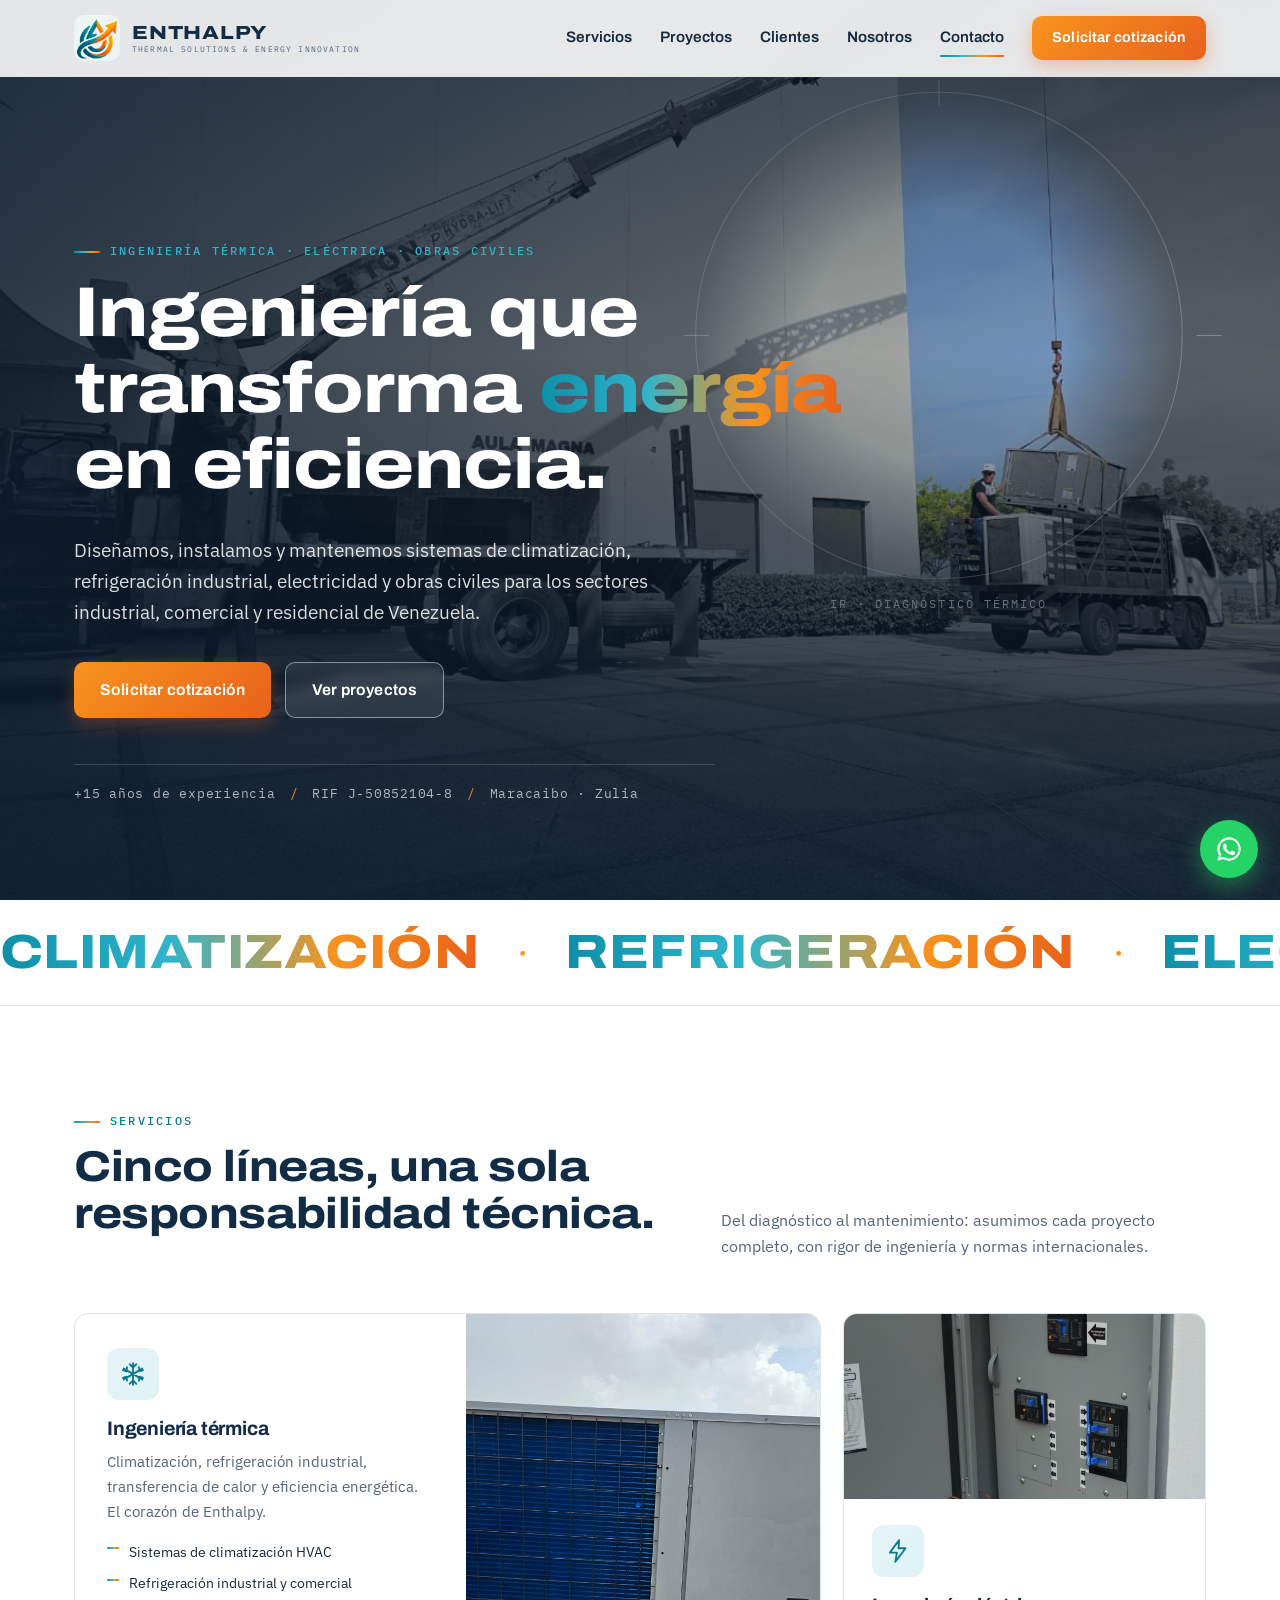
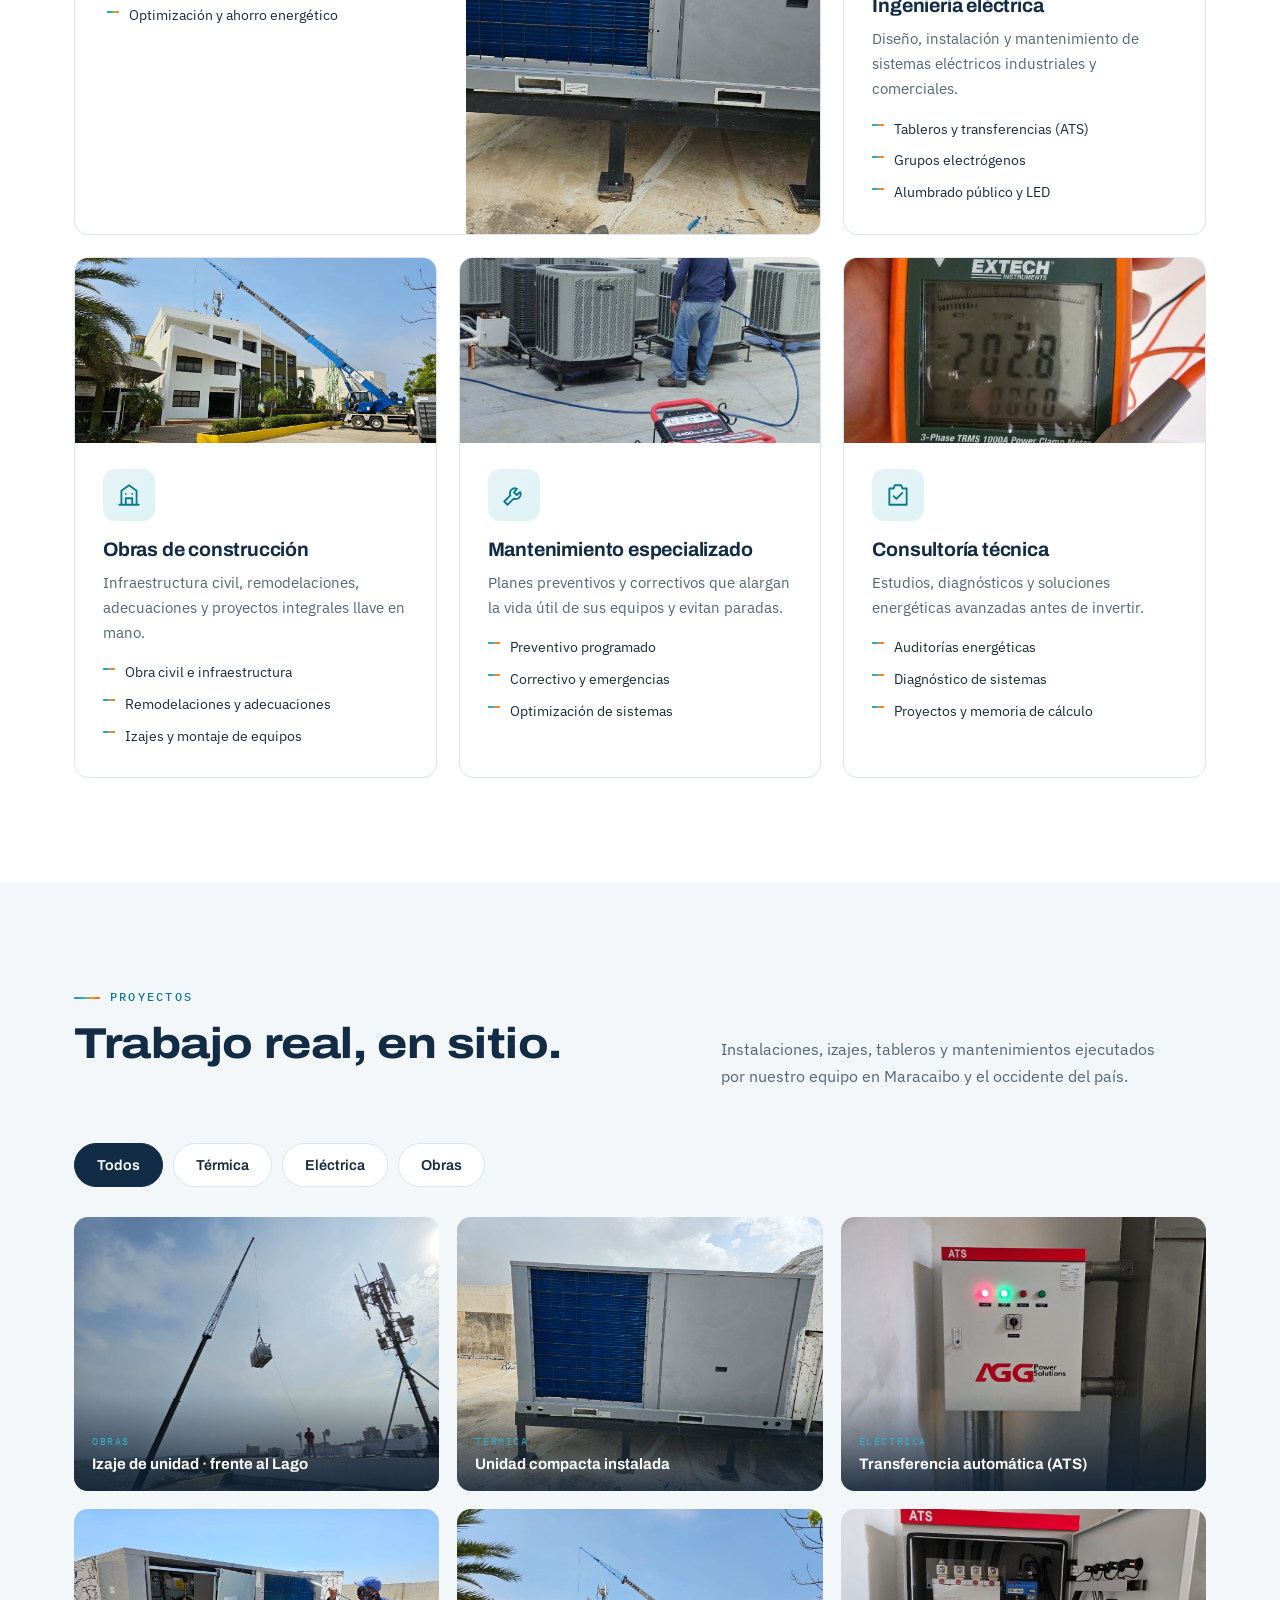
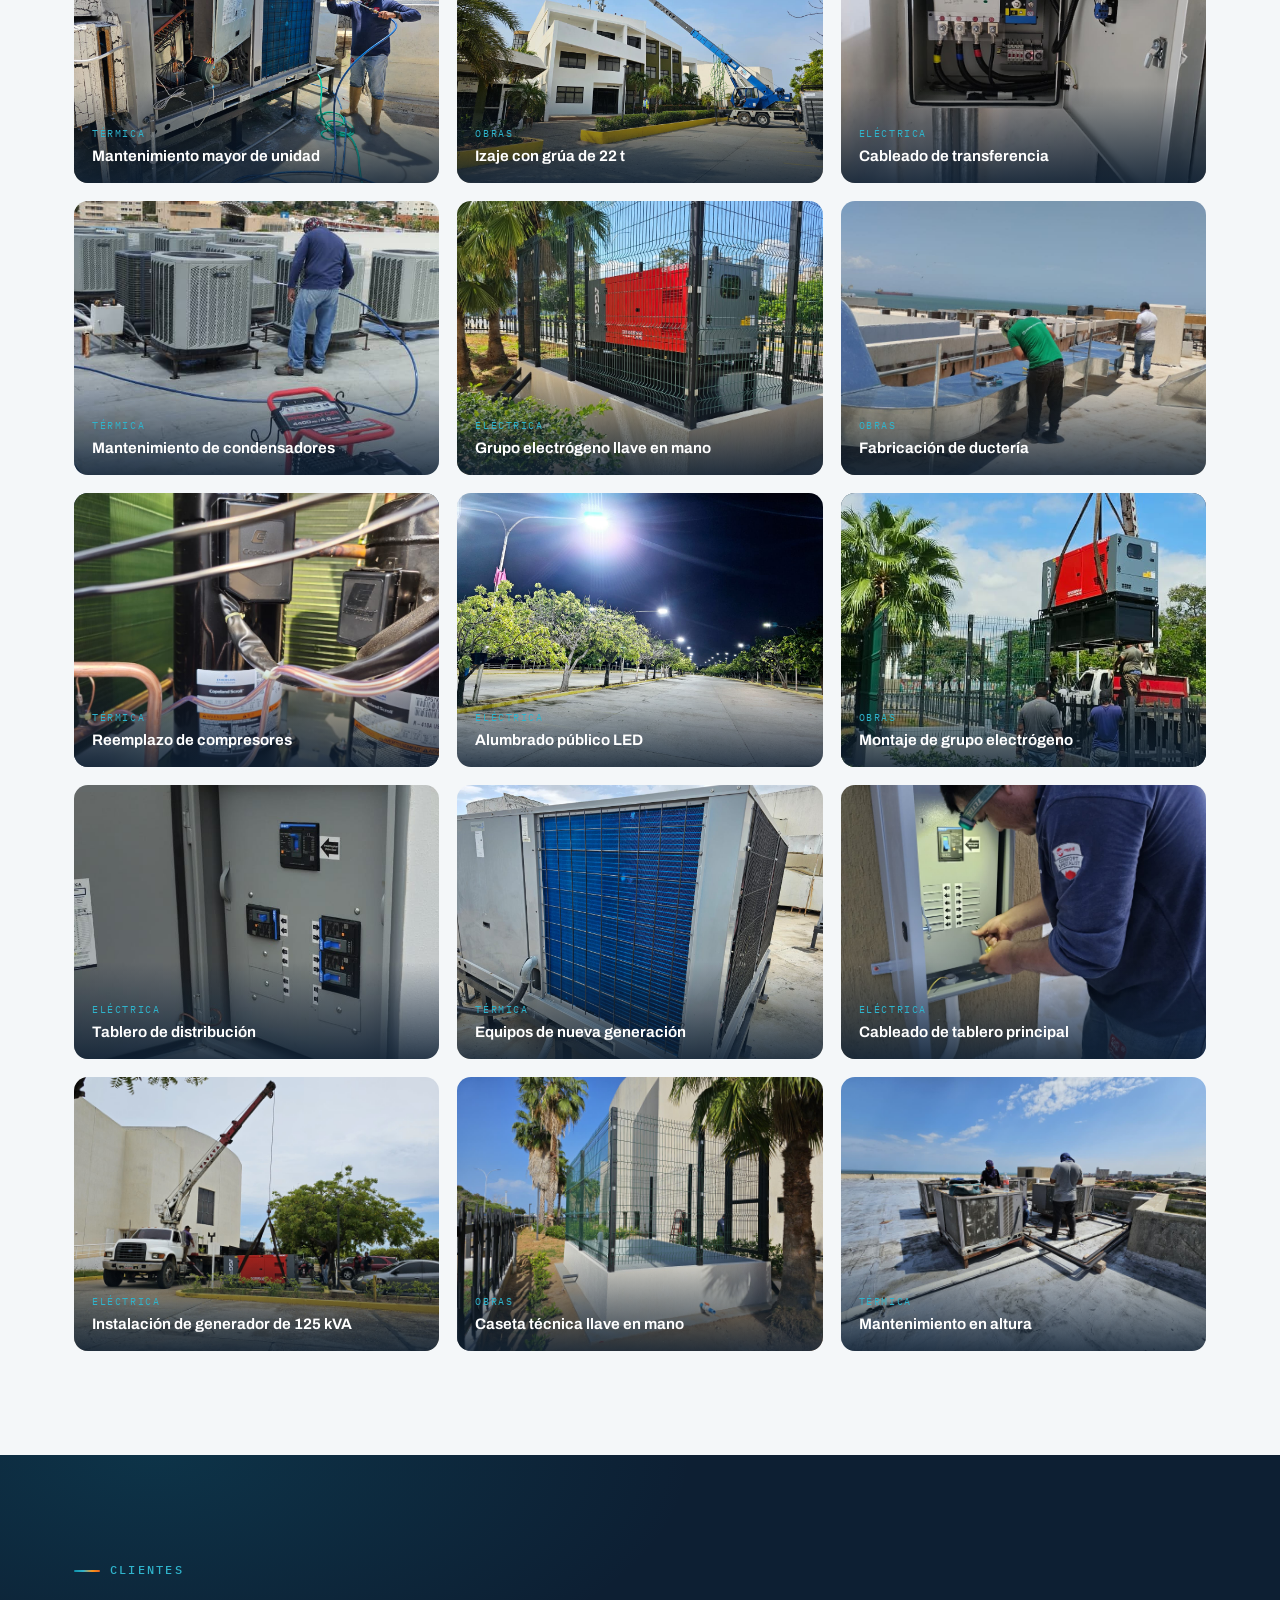
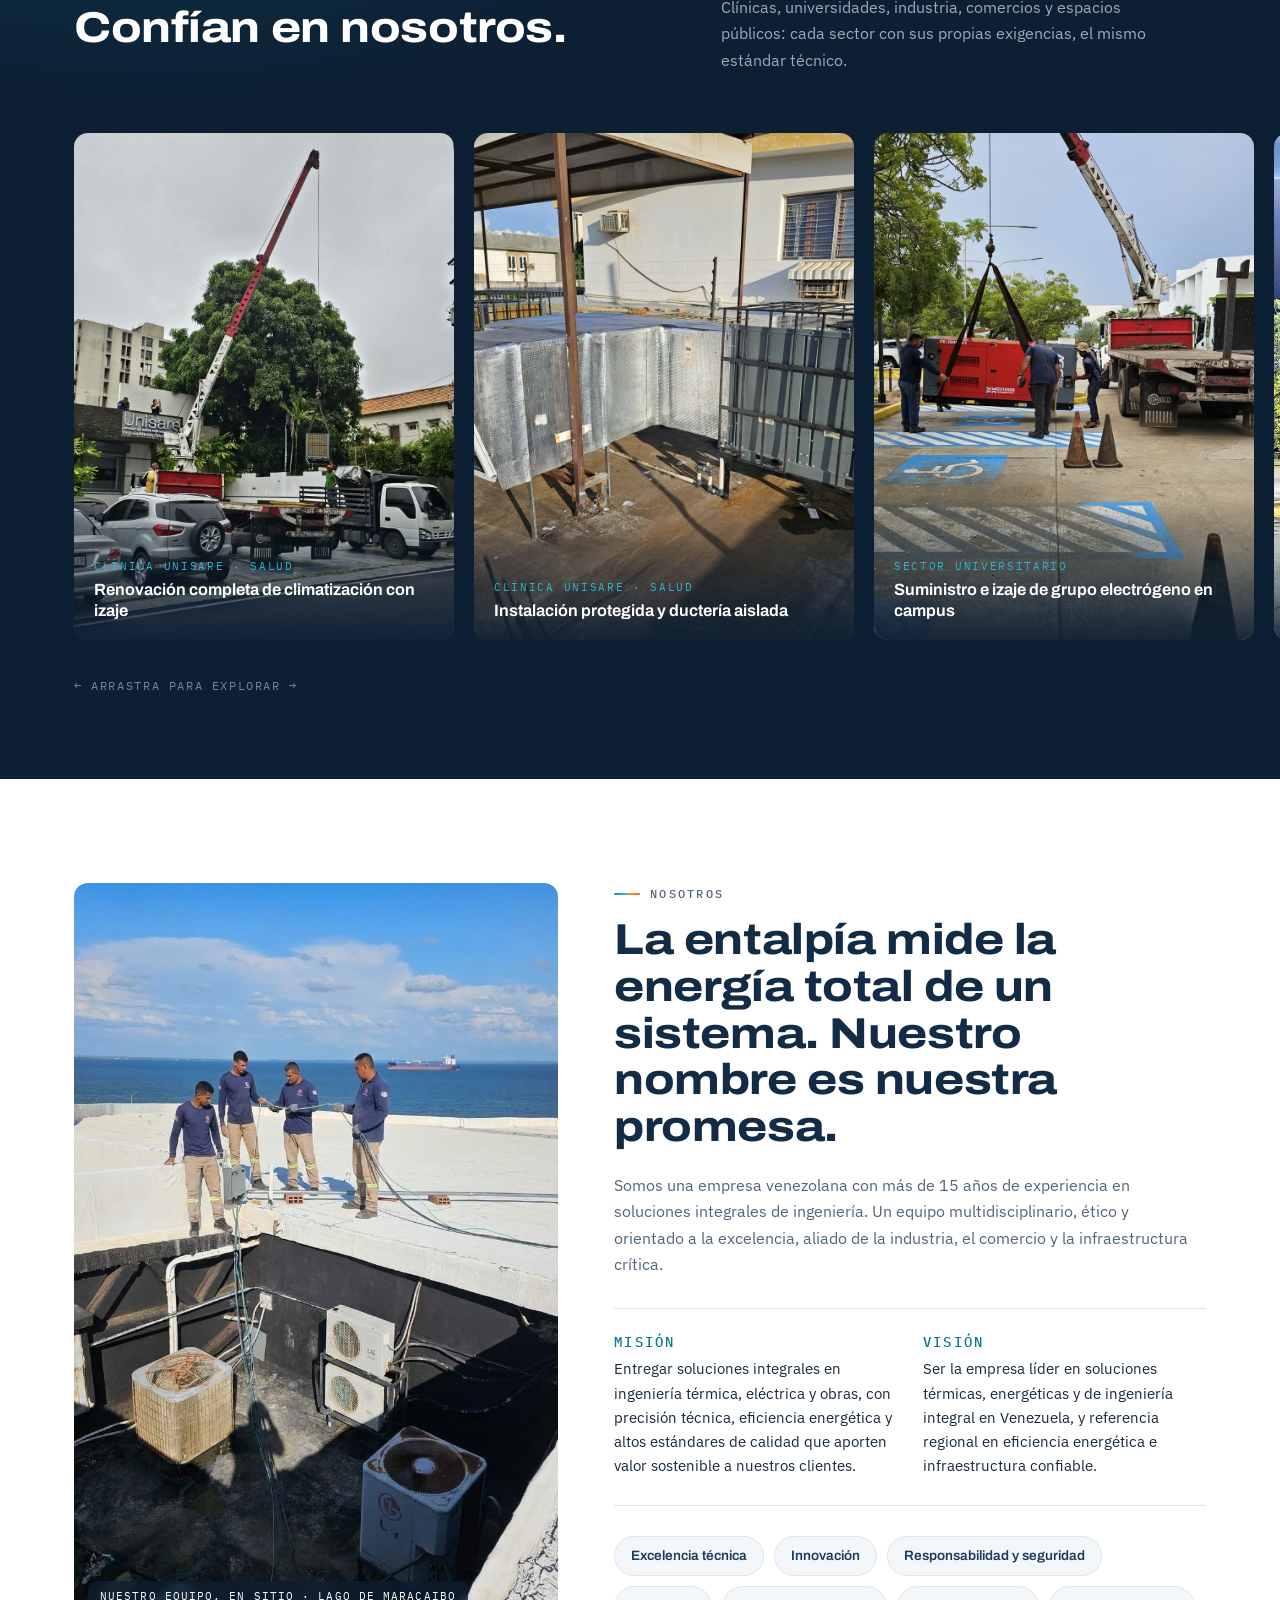
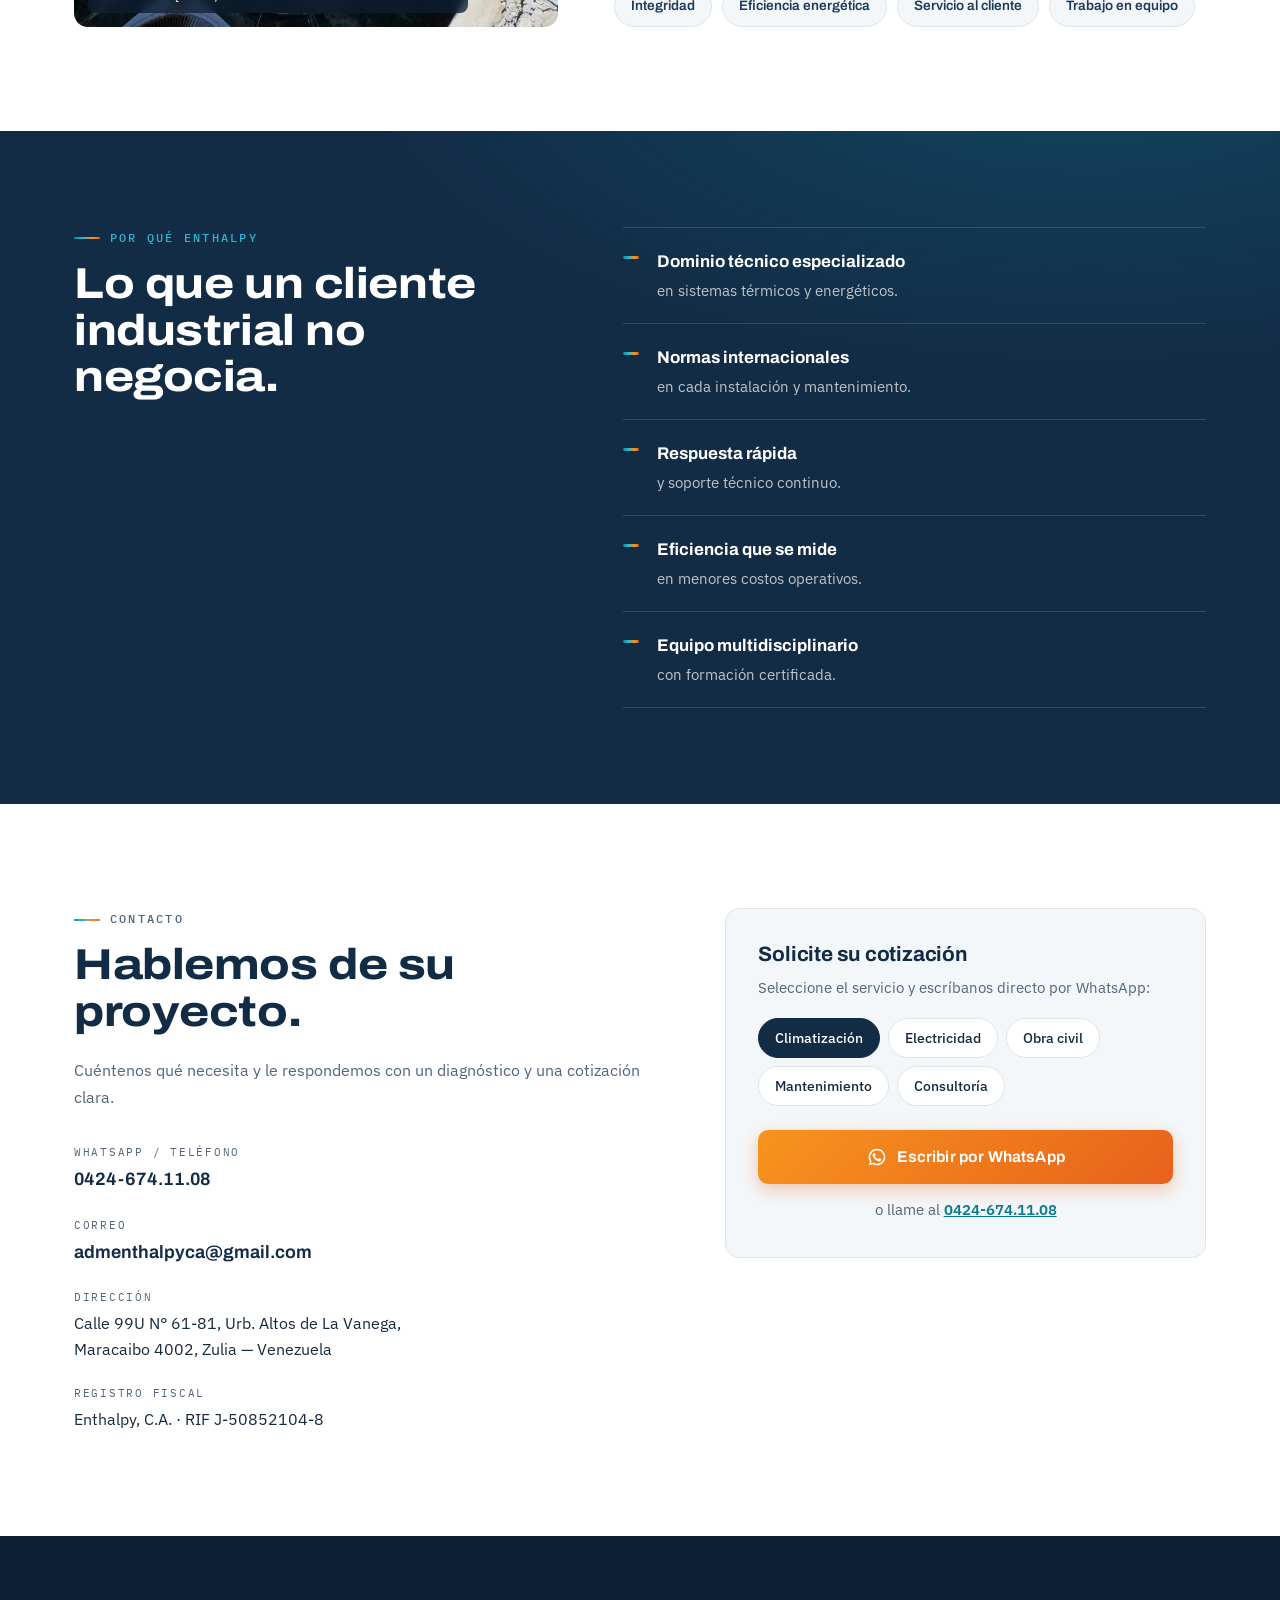
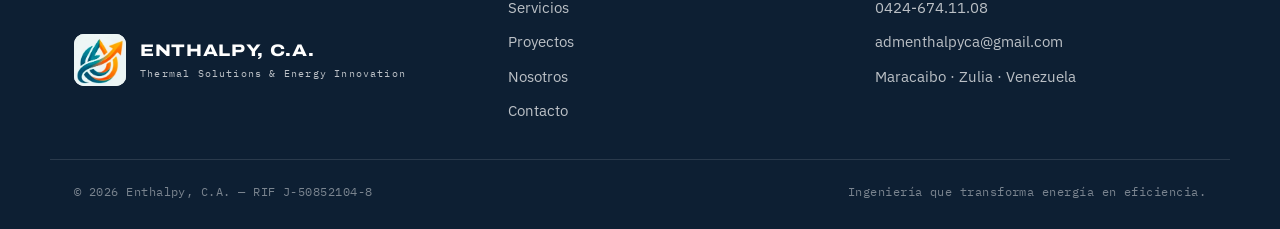
==== index.html @ ddd0178f "Cintillo en color: palabras rellenas con el degradado térmico Sustituye el contorno gris por relleno" ====
<!DOCTYPE html>
<html lang="es">
<head>
  <meta charset="UTF-8">
  <meta name="viewport" content="width=device-width, initial-scale=1.0">
  <title>Enthalpy, C.A. — Ingeniería térmica, eléctrica y obras civiles · Maracaibo</title>
  <meta name="description" content="Enthalpy, C.A. — Más de 15 años en climatización, refrigeración industrial, sistemas eléctricos y obras de construcción en Maracaibo, Venezuela. RIF J-50852104-8.">
  <meta property="og:title" content="Enthalpy, C.A. — Thermal Solutions & Energy Innovation">
  <meta property="og:description" content="Ingeniería que transforma energía en eficiencia. Climatización, electricidad y obras civiles en Venezuela.">
  <meta property="og:image" content="assets/img/logo-enthalpy.jpg">
  <meta property="og:type" content="website">
  <link rel="icon" type="image/jpeg" href="assets/img/logo-icon.jpg">
  <link rel="preconnect" href="https://fonts.googleapis.com">
  <link rel="preconnect" href="https://fonts.gstatic.com" crossorigin>
  <link href="https://fonts.googleapis.com/css2?family=Archivo:wdth,wght@100,500..800;125,600..800&family=IBM+Plex+Sans:wght@400;500;600&family=IBM+Plex+Mono:wght@400;500&display=swap" rel="stylesheet">
  <link rel="stylesheet" href="css/styles.css?v=6">
</head>
<body>
  <a class="skip-link" href="#servicios">Saltar al contenido</a>
  <div class="progress" id="progress" aria-hidden="true"></div>

  <!-- ============ NAV ============ -->
  <header class="nav" id="nav">
    <div class="nav__inner">
      <a class="nav__brand" href="#inicio" aria-label="Enthalpy, inicio">
        <span class="nav__logo-tile"><img src="assets/img/logo-icon.jpg" alt="" width="40" height="40"></span>
        <span class="nav__wordmark">
          <strong>ENTHALPY</strong>
          <small>THERMAL SOLUTIONS &amp; ENERGY INNOVATION</small>
        </span>
      </a>
      <nav class="nav__links" id="navLinks" aria-label="Navegación principal">
        <a href="#servicios">Servicios</a>
        <a href="#proyectos">Proyectos</a>
        <a href="#clientes">Clientes</a>
        <a href="#nosotros">Nosotros</a>
        <a href="#contacto">Contacto</a>
        <a class="btn btn--primary btn--nav" href="https://wa.me/584246741108?text=Hola%2C%20quiero%20solicitar%20una%20cotizaci%C3%B3n%20con%20Enthalpy." target="_blank" rel="noopener">Solicitar cotización</a>
      </nav>
      <button class="nav__toggle" id="navToggle" aria-expanded="false" aria-controls="navLinks" aria-label="Abrir menú">
        <span></span><span></span><span></span>
      </button>
    </div>
  </header>

  <main>
    <!-- ============ HERO ============ -->
    <section class="hero" id="inicio">
      <div class="hero__media" id="heroMedia" aria-hidden="true">
        <img class="hero__img hero__img--cool" src="assets/img/hero-grua-aula-magna.jpg" alt="">
        <img class="hero__img hero__img--warm" src="assets/img/hero-grua-aula-magna.jpg" alt="">
        <div class="hero__lens" id="heroLens">
          <span class="hero__lens-tag">IR · diagnóstico térmico</span>
        </div>
        <div class="hero__scrim"></div>
      </div>
      <div class="hero__content">
        <p class="eyebrow eyebrow--light">Ingeniería térmica · eléctrica · obras civiles</p>
        <h1>Ingeniería que transforma <em>energía</em> en eficiencia.</h1>
        <p class="hero__sub">Diseñamos, instalamos y mantenemos sistemas de climatización, refrigeración industrial, electricidad y obras civiles para los sectores industrial, comercial y residencial de Venezuela.</p>
        <div class="hero__actions">
          <a class="btn btn--primary" href="https://wa.me/584246741108?text=Hola%2C%20quiero%20solicitar%20una%20cotizaci%C3%B3n%20con%20Enthalpy." target="_blank" rel="noopener">Solicitar cotización</a>
          <a class="btn btn--ghost" href="#proyectos">Ver proyectos</a>
        </div>
        <p class="hero__data">
          <span>+15 años de experiencia</span>
          <span aria-hidden="true">/</span>
          <span>RIF J-50852104-8</span>
          <span aria-hidden="true">/</span>
          <span>Maracaibo · Zulia</span>
        </p>
      </div>
    </section>

    <!-- ============ MARQUEE ============ -->
    <div class="marquee" aria-hidden="true">
      <div class="marquee__track">
        <span>Climatización</span><i>·</i><span>Refrigeración</span><i>·</i><span>Electricidad</span><i>·</i><span>Obras civiles</span><i>·</i><span>Mantenimiento</span><i>·</i><span>+15 años</span><i>·</i>
        <span>Climatización</span><i>·</i><span>Refrigeración</span><i>·</i><span>Electricidad</span><i>·</i><span>Obras civiles</span><i>·</i><span>Mantenimiento</span><i>·</i><span>+15 años</span><i>·</i>
      </div>
    </div>

    <!-- ============ SERVICIOS ============ -->
    <section class="section" id="servicios">
      <div class="container">
        <p class="eyebrow reveal">Servicios</p>
        <div class="section__head reveal">
          <h2>Cinco líneas, una sola responsabilidad técnica.</h2>
          <p>Del diagnóstico al mantenimiento: asumimos cada proyecto completo, con rigor de ingeniería y normas internacionales.</p>
        </div>

        <div class="services">
          <article class="service service--feature reveal">
            <div class="service__body">
              <span class="service__icon" aria-hidden="true">
                <svg viewBox="0 0 24 24" fill="none" stroke="currentColor" stroke-width="1.7" stroke-linecap="round" stroke-linejoin="round"><path d="M12 2v20M12 6l3-3M12 6L9 3M12 18l3 3M12 18l-3 3M3.5 7l17 10M6.5 5.8 6 9.5 2.7 8.4M17.5 18.2l.5-3.7 3.3 1.1M20.5 7l-17 10M17.5 5.8l.5 3.7 3.3-1.1M6.5 18.2 6 14.5l-3.3 1.1"/></svg>
              </span>
              <h3>Ingeniería térmica</h3>
              <p>Climatización, refrigeración industrial, transferencia de calor y eficiencia energética. El corazón de Enthalpy.</p>
              <ul>
                <li>Sistemas de climatización HVAC</li>
                <li>Refrigeración industrial y comercial</li>
                <li>Optimización y ahorro energético</li>
              </ul>
            </div>
            <figure class="service__media">
              <img src="assets/img/termica-unidad-nueva.jpg" alt="Unidad compacta de climatización recién instalada sobre estructura metálica" loading="lazy">
            </figure>
          </article>

          <article class="service reveal">
            <figure class="service__thumb">
              <img src="assets/img/electrica-tablero-chint.jpg" alt="Tablero de distribución nuevo con interruptores etiquetados" loading="lazy">
            </figure>
            <div class="service__body">
              <span class="service__icon" aria-hidden="true">
                <svg viewBox="0 0 24 24" fill="none" stroke="currentColor" stroke-width="1.7" stroke-linecap="round" stroke-linejoin="round"><path d="M13 2 4.5 13.5H11L9.5 22 19 9.5h-6.5L13 2z"/></svg>
              </span>
              <h3>Ingeniería eléctrica</h3>
              <p>Diseño, instalación y mantenimiento de sistemas eléctricos industriales y comerciales.</p>
              <ul>
                <li>Tableros y transferencias (ATS)</li>
                <li>Grupos electrógenos</li>
                <li>Alumbrado público y LED</li>
              </ul>
            </div>
          </article>

          <article class="service reveal">
            <figure class="service__thumb">
              <img src="assets/img/obras-grua-rectorado.jpg" alt="Grúa telescópica de 22 toneladas trabajando sobre edificio institucional" loading="lazy">
            </figure>
            <div class="service__body">
              <span class="service__icon" aria-hidden="true">
                <svg viewBox="0 0 24 24" fill="none" stroke="currentColor" stroke-width="1.7" stroke-linecap="round" stroke-linejoin="round"><path d="M3 21h18M5 21V8l7-5 7 5v13M9 21v-6h6v6M9 11h.01M15 11h.01"/></svg>
              </span>
              <h3>Obras de construcción</h3>
              <p>Infraestructura civil, remodelaciones, adecuaciones y proyectos integrales llave en mano.</p>
              <ul>
                <li>Obra civil e infraestructura</li>
                <li>Remodelaciones y adecuaciones</li>
                <li>Izajes y montaje de equipos</li>
              </ul>
            </div>
          </article>

          <article class="service reveal">
            <figure class="service__thumb">
              <img src="assets/img/termica-campo-condensadores.jpg" alt="Técnico realizando mantenimiento a filas de unidades condensadoras en azotea" loading="lazy">
            </figure>
            <div class="service__body">
              <span class="service__icon" aria-hidden="true">
                <svg viewBox="0 0 24 24" fill="none" stroke="currentColor" stroke-width="1.7" stroke-linecap="round" stroke-linejoin="round"><path d="M14.7 6.3a4.5 4.5 0 0 0-6 6L3 18l3 3 5.7-5.7a4.5 4.5 0 0 0 6-6L14.5 12l-2.5-2.5 2.7-3.2z"/></svg>
              </span>
              <h3>Mantenimiento especializado</h3>
              <p>Planes preventivos y correctivos que alargan la vida útil de sus equipos y evitan paradas.</p>
              <ul>
                <li>Preventivo programado</li>
                <li>Correctivo y emergencias</li>
                <li>Optimización de sistemas</li>
              </ul>
            </div>
          </article>

          <article class="service reveal">
            <figure class="service__thumb">
              <img src="assets/img/consultoria-diagnostico.jpg" alt="Pinza amperimétrica trifásica midiendo voltaje durante un diagnóstico" loading="lazy">
            </figure>
            <div class="service__body">
              <span class="service__icon" aria-hidden="true">
                <svg viewBox="0 0 24 24" fill="none" stroke="currentColor" stroke-width="1.7" stroke-linecap="round" stroke-linejoin="round"><path d="M9 3h6l1 3h4v15H4V6h4l1-3zM8 13l2.5 2.5L16 10"/></svg>
              </span>
              <h3>Consultoría técnica</h3>
              <p>Estudios, diagnósticos y soluciones energéticas avanzadas antes de invertir.</p>
              <ul>
                <li>Auditorías energéticas</li>
                <li>Diagnóstico de sistemas</li>
                <li>Proyectos y memoria de cálculo</li>
              </ul>
            </div>
          </article>
        </div>
      </div>
    </section>

    <!-- ============ PROYECTOS ============ -->
    <section class="section section--tinted" id="proyectos">
      <div class="container">
        <p class="eyebrow reveal">Proyectos</p>
        <div class="section__head reveal">
          <h2>Trabajo real, en sitio.</h2>
          <p>Instalaciones, izajes, tableros y mantenimientos ejecutados por nuestro equipo en Maracaibo y el occidente del país.</p>
        </div>

        <div class="filters reveal" role="group" aria-label="Filtrar proyectos por categoría">
          <button class="filter is-active" data-filter="all">Todos</button>
          <button class="filter" data-filter="termica">Térmica</button>
          <button class="filter" data-filter="electrica">Eléctrica</button>
          <button class="filter" data-filter="obras">Obras</button>
        </div>

        <div class="gallery" id="gallery">
          <figure class="tile reveal" data-cat="obras" tabindex="0" role="button" aria-label="Ampliar: Izaje de unidad sobre azotea frente al Lago de Maracaibo">
            <img src="assets/img/obras-izaje-lago.jpg" alt="Grúa bajando una unidad de climatización sobre una azotea con el Lago de Maracaibo al fondo" loading="lazy">
            <figcaption><span class="tile__cat">Obras</span><span class="tile__title">Izaje de unidad · frente al Lago</span></figcaption>
          </figure>
          <figure class="tile reveal" data-cat="termica" tabindex="0" role="button" aria-label="Ampliar: Unidad compacta nueva instalada">
            <img src="assets/img/termica-unidad-nueva.jpg" alt="Unidad compacta de aire acondicionado nueva sobre base metálica" loading="lazy">
            <figcaption><span class="tile__cat">Térmica</span><span class="tile__title">Unidad compacta instalada</span></figcaption>
          </figure>
          <figure class="tile reveal" data-cat="electrica" tabindex="0" role="button" aria-label="Ampliar: Tablero de transferencia automática terminado">
            <img src="assets/img/electrica-ats-cerrado.jpg" alt="Tablero de transferencia automática cerrado con canalizaciones ordenadas" loading="lazy">
            <figcaption><span class="tile__cat">Eléctrica</span><span class="tile__title">Transferencia automática (ATS)</span></figcaption>
          </figure>
          <figure class="tile reveal" data-cat="termica" tabindex="0" role="button" aria-label="Ampliar: Mantenimiento mayor de unidad paquete">
            <img src="assets/img/termica-mantenimiento-unidad.jpg" alt="Técnico lavando a presión el serpentín de una unidad paquete abierta" loading="lazy">
            <figcaption><span class="tile__cat">Térmica</span><span class="tile__title">Mantenimiento mayor de unidad</span></figcaption>
          </figure>
          <figure class="tile reveal" data-cat="obras" tabindex="0" role="button" aria-label="Ampliar: Grúa de 22 toneladas en edificio institucional">
            <img src="assets/img/obras-grua-rectorado.jpg" alt="Grúa telescópica de 22 toneladas extendida sobre edificio institucional" loading="lazy">
            <figcaption><span class="tile__cat">Obras</span><span class="tile__title">Izaje con grúa de 22 t</span></figcaption>
          </figure>
          <figure class="tile reveal" data-cat="electrica" tabindex="0" role="button" aria-label="Ampliar: Cableado interno de tablero ATS">
            <img src="assets/img/electrica-ats-abierto.jpg" alt="Interior de tablero ATS con cableado codificado por colores" loading="lazy">
            <figcaption><span class="tile__cat">Eléctrica</span><span class="tile__title">Cableado de transferencia</span></figcaption>
          </figure>
          <figure class="tile reveal" data-cat="termica" tabindex="0" role="button" aria-label="Ampliar: Lavado de campo de condensadores">
            <img src="assets/img/termica-campo-condensadores.jpg" alt="Técnico lavando filas de unidades condensadoras en azotea con la ciudad al fondo" loading="lazy">
            <figcaption><span class="tile__cat">Térmica</span><span class="tile__title">Mantenimiento de condensadores</span></figcaption>
          </figure>
          <figure class="tile reveal" data-cat="electrica" tabindex="0" role="button" aria-label="Ampliar: Grupo electrógeno instalado en caseta">
            <img src="assets/img/electrica-generador-instalado.jpg" alt="Generador diésel rojo instalado en caseta cercada sobre base de concreto" loading="lazy">
            <figcaption><span class="tile__cat">Eléctrica</span><span class="tile__title">Grupo electrógeno llave en mano</span></figcaption>
          </figure>
          <figure class="tile reveal" data-cat="obras" tabindex="0" role="button" aria-label="Ampliar: Fabricación de ductos en azotea">
            <img src="assets/img/obras-ductos-fabricacion.jpg" alt="Cuadrilla fabricando ductos galvanizados en azotea frente al lago" loading="lazy">
            <figcaption><span class="tile__cat">Obras</span><span class="tile__title">Fabricación de ductería</span></figcaption>
          </figure>
          <figure class="tile reveal" data-cat="termica" tabindex="0" role="button" aria-label="Ampliar: Compresores scroll nuevos">
            <img src="assets/img/termica-compresores.jpg" alt="Dos compresores scroll nuevos con tuberías de cobre" loading="lazy">
            <figcaption><span class="tile__cat">Térmica</span><span class="tile__title">Reemplazo de compresores</span></figcaption>
          </figure>
          <figure class="tile reveal" data-cat="electrica" tabindex="0" role="button" aria-label="Ampliar: Alumbrado público LED encendido">
            <img src="assets/img/electrica-alumbrado-led.jpg" alt="Bulevar arbolado iluminado de noche con alumbrado LED nuevo" loading="lazy">
            <figcaption><span class="tile__cat">Eléctrica</span><span class="tile__title">Alumbrado público LED</span></figcaption>
          </figure>
          <figure class="tile reveal" data-cat="obras" tabindex="0" role="button" aria-label="Ampliar: Izaje de generador con cuadrilla">
            <img src="assets/img/obras-izaje-generador.jpg" alt="Grúa bajando un generador mientras la cuadrilla lo guía a su base" loading="lazy">
            <figcaption><span class="tile__cat">Obras</span><span class="tile__title">Montaje de grupo electrógeno</span></figcaption>
          </figure>
          <figure class="tile reveal" data-cat="electrica" tabindex="0" role="button" aria-label="Ampliar: Tablero de distribución nuevo">
            <img src="assets/img/electrica-tablero-chint.jpg" alt="Tablero de distribución nuevo con interruptores etiquetados" loading="lazy">
            <figcaption><span class="tile__cat">Eléctrica</span><span class="tile__title">Tablero de distribución</span></figcaption>
          </figure>
          <figure class="tile reveal" data-cat="termica" tabindex="0" role="button" aria-label="Ampliar: Serpentín de unidad nueva">
            <img src="assets/img/termica-serpentin.jpg" alt="Detalle del serpentín azul de una unidad compacta nueva" loading="lazy">
            <figcaption><span class="tile__cat">Térmica</span><span class="tile__title">Equipos de nueva generación</span></figcaption>
          </figure>
          <figure class="tile reveal" data-cat="electrica" tabindex="0" role="button" aria-label="Ampliar: Técnico cableando tablero de distribución nuevo">
            <img src="assets/img/electrica-tecnico-tablero.jpg" alt="Técnico con linterna frontal cableando un tablero de distribución nuevo con circuitos etiquetados" loading="lazy">
            <figcaption><span class="tile__cat">Eléctrica</span><span class="tile__title">Cableado de tablero principal</span></figcaption>
          </figure>
          <figure class="tile reveal" data-cat="electrica" tabindex="0" role="button" aria-label="Ampliar: Izaje de generador en campus universitario">
            <img src="assets/img/electrica-izaje-generador-campus.jpg" alt="Camión grúa colocando un generador industrial rojo junto a edificio institucional" loading="lazy">
            <figcaption><span class="tile__cat">Eléctrica</span><span class="tile__title">Instalación de generador de 125 kVA</span></figcaption>
          </figure>
          <figure class="tile reveal" data-cat="obras" tabindex="0" role="button" aria-label="Ampliar: Caseta de generador terminada con cerca de seguridad">
            <img src="assets/img/obras-caseta-generador.jpg" alt="Caseta impermeabilizada para generador con cerca de malla de seguridad, terminada" loading="lazy">
            <figcaption><span class="tile__cat">Obras</span><span class="tile__title">Caseta técnica llave en mano</span></figcaption>
          </figure>
          <figure class="tile reveal" data-cat="termica" tabindex="0" role="button" aria-label="Ampliar: Mantenimiento de unidades en azotea frente al puente de Maracaibo">
            <img src="assets/img/termica-azotea-puente.jpg" alt="Técnicos dando mantenimiento a unidades paquete en azotea con el puente de Maracaibo al fondo" loading="lazy">
            <figcaption><span class="tile__cat">Térmica</span><span class="tile__title">Mantenimiento en altura</span></figcaption>
          </figure>
        </div>
      </div>
    </section>

    <!-- ============ CLIENTES ============ -->
    <section class="showcase" id="clientes">
      <div class="container">
        <p class="eyebrow eyebrow--light reveal">Clientes</p>
        <div class="section__head section__head--light reveal">
          <h2>Confían en nosotros.</h2>
          <p>Clínicas, universidades, industria, comercios y espacios públicos: cada sector con sus propias exigencias, el mismo estándar técnico.</p>
        </div>
      </div>
      <div class="reel" id="reel" tabindex="0" aria-label="Casos de clientes, desplazable horizontalmente">
        <figure class="reel__item">
          <img src="assets/img/clientes-unisare-izaje.jpg" alt="Grúa izando una unidad de climatización nueva frente a la clínica Unisare" loading="lazy">
          <figcaption>
            <span class="reel__client">Clínica Unisare · Salud</span>
            <span class="reel__job">Renovación completa de climatización con izaje</span>
          </figcaption>
        </figure>
        <figure class="reel__item">
          <img src="assets/img/clientes-unisare-instalacion.jpg" alt="Unidad condensadora nueva instalada en jaula protectora con ductería aislada" loading="lazy">
          <figcaption>
            <span class="reel__client">Clínica Unisare · Salud</span>
            <span class="reel__job">Instalación protegida y ductería aislada</span>
          </figcaption>
        </figure>
        <figure class="reel__item">
          <img src="assets/img/clientes-rectorado-generador.jpg" alt="Grúa descargando un generador industrial frente al edificio del Rectorado universitario" loading="lazy">
          <figcaption>
            <span class="reel__client">Sector universitario</span>
            <span class="reel__job">Suministro e izaje de grupo electrógeno en campus</span>
          </figcaption>
        </figure>
        <figure class="reel__item">
          <img src="assets/img/electrica-alumbrado-led.jpg" alt="Bulevar público iluminado con alumbrado LED nuevo" loading="lazy">
          <figcaption>
            <span class="reel__client">Espacio público</span>
            <span class="reel__job">Alumbrado LED de bulevar completo</span>
          </figcaption>
        </figure>
        <figure class="reel__item">
          <img src="assets/img/electrica-generador-instalado.jpg" alt="Grupo electrógeno instalado en caseta cercada" loading="lazy">
          <figcaption>
            <span class="reel__client">Industria y comercio</span>
            <span class="reel__job">Respaldo eléctrico llave en mano</span>
          </figcaption>
        </figure>
      </div>
      <p class="reel__hint container" aria-hidden="true">← Arrastra para explorar →</p>
    </section>

    <!-- ============ NOSOTROS ============ -->
    <section class="section" id="nosotros">
      <div class="container about">
        <figure class="about__media reveal">
          <img src="assets/img/nosotros-equipo-lago.jpg" alt="Equipo de técnicos de Enthalpy trabajando en una azotea frente al Lago de Maracaibo" loading="lazy">
          <figcaption class="about__caption">Nuestro equipo, en sitio · Lago de Maracaibo</figcaption>
        </figure>
        <div class="about__text">
          <p class="eyebrow reveal">Nosotros</p>
          <h2 class="reveal">La entalpía mide la energía total de un sistema. Nuestro nombre es nuestra promesa.</h2>
          <p class="reveal">Somos una empresa venezolana con más de 15 años de experiencia en soluciones integrales de ingeniería. Un equipo multidisciplinario, ético y orientado a la excelencia, aliado de la industria, el comercio y la infraestructura crítica.</p>

          <div class="about__mv reveal">
            <div>
              <h3>Misión</h3>
              <p>Entregar soluciones integrales en ingeniería térmica, eléctrica y obras, con precisión técnica, eficiencia energética y altos estándares de calidad que aporten valor sostenible a nuestros clientes.</p>
            </div>
            <div>
              <h3>Visión</h3>
              <p>Ser la empresa líder en soluciones térmicas, energéticas y de ingeniería integral en Venezuela, y referencia regional en eficiencia energética e infraestructura confiable.</p>
            </div>
          </div>

          <ul class="values reveal" aria-label="Valores corporativos">
            <li>Excelencia técnica</li>
            <li>Innovación</li>
            <li>Responsabilidad y seguridad</li>
            <li>Integridad</li>
            <li>Eficiencia energética</li>
            <li>Servicio al cliente</li>
            <li>Trabajo en equipo</li>
          </ul>
        </div>
      </div>
    </section>

    <!-- ============ DIFERENCIALES ============ -->
    <section class="band">
      <div class="container">
        <div class="band__grid">
          <div class="band__intro reveal">
            <p class="eyebrow eyebrow--light">Por qué Enthalpy</p>
            <h2>Lo que un cliente industrial no negocia.</h2>
          </div>
          <ul class="band__list">
            <li class="reveal"><strong>Dominio técnico especializado</strong>en sistemas térmicos y energéticos.</li>
            <li class="reveal"><strong>Normas internacionales</strong>en cada instalación y mantenimiento.</li>
            <li class="reveal"><strong>Respuesta rápida</strong>y soporte técnico continuo.</li>
            <li class="reveal"><strong>Eficiencia que se mide</strong>en menores costos operativos.</li>
            <li class="reveal"><strong>Equipo multidisciplinario</strong>con formación certificada.</li>
          </ul>
        </div>
      </div>
    </section>

    <!-- ============ CONTACTO ============ -->
    <section class="section" id="contacto">
      <div class="container contact">
        <div class="contact__info">
          <p class="eyebrow reveal">Contacto</p>
          <h2 class="reveal">Hablemos de su proyecto.</h2>
          <p class="reveal">Cuéntenos qué necesita y le respondemos con un diagnóstico y una cotización clara.</p>
          <ul class="contact__list reveal">
            <li>
              <span class="contact__label">WhatsApp / Teléfono</span>
              <a href="tel:+584246741108">0424-674.11.08</a>
            </li>
            <li>
              <span class="contact__label">Correo</span>
              <a href="mailto:admenthalpyca@gmail.com">admenthalpyca@gmail.com</a>
            </li>
            <li>
              <span class="contact__label">Dirección</span>
              <span>Calle 99U N° 61-81, Urb. Altos de La Vanega,<br>Maracaibo 4002, Zulia — Venezuela</span>
            </li>
            <li>
              <span class="contact__label">Registro fiscal</span>
              <span>Enthalpy, C.A. · RIF J-50852104-8</span>
            </li>
          </ul>
        </div>
        <div class="contact__card reveal">
          <h3>Solicite su cotización</h3>
          <p>Seleccione el servicio y escríbanos directo por WhatsApp:</p>
          <div class="contact__chips" role="group" aria-label="Seleccionar servicio para la cotización">
            <button class="chip is-active" data-service="Climatización / Refrigeración">Climatización</button>
            <button class="chip" data-service="Ingeniería eléctrica">Electricidad</button>
            <button class="chip" data-service="Obra civil / Construcción">Obra civil</button>
            <button class="chip" data-service="Mantenimiento">Mantenimiento</button>
            <button class="chip" data-service="Consultoría técnica">Consultoría</button>
          </div>
          <a class="btn btn--primary btn--block" id="waQuote" href="https://wa.me/584246741108?text=Hola%20Enthalpy%2C%20quiero%20una%20cotizaci%C3%B3n%20de%3A%20Climatizaci%C3%B3n%20%2F%20Refrigeraci%C3%B3n." target="_blank" rel="noopener">
            <svg viewBox="0 0 24 24" fill="currentColor" aria-hidden="true" width="20" height="20"><path d="M12 2a10 10 0 0 0-8.5 15.3L2 22l4.9-1.4A10 10 0 1 0 12 2zm0 18.2a8.2 8.2 0 0 1-4.2-1.2l-.3-.2-2.9.8.8-2.8-.2-.3A8.2 8.2 0 1 1 12 20.2zm4.5-6.1c-.2-.1-1.5-.7-1.7-.8-.2-.1-.4-.1-.6.1-.2.2-.6.8-.8 1-.1.2-.3.2-.5.1a6.7 6.7 0 0 1-3.3-2.9c-.2-.4.2-.4.7-1.3.1-.2 0-.4 0-.5l-.8-1.9c-.2-.5-.4-.4-.6-.4h-.5c-.2 0-.5.1-.7.3-.2.3-.9.9-.9 2.2s.9 2.5 1.1 2.7c.1.2 1.8 2.8 4.4 3.9 1.6.7 2.3.8 3.1.6.5-.1 1.5-.6 1.7-1.2.2-.6.2-1.1.1-1.2 0-.1-.2-.2-.5-.3z"/></svg>
            Escribir por WhatsApp
          </a>
          <p class="contact__alt">o llame al <a href="tel:+584246741108">0424-674.11.08</a></p>
        </div>
      </div>
    </section>
  </main>

  <!-- ============ FOOTER ============ -->
  <footer class="footer">
    <div class="container footer__grid">
      <div class="footer__brand">
        <span class="nav__logo-tile nav__logo-tile--lg"><img src="assets/img/logo-icon.jpg" alt="Logo de Enthalpy" width="48" height="48"></span>
        <div>
          <strong>ENTHALPY, C.A.</strong>
          <p>Thermal Solutions &amp; Energy Innovation</p>
        </div>
      </div>
      <nav class="footer__nav" aria-label="Navegación del pie">
        <a href="#servicios">Servicios</a>
        <a href="#proyectos">Proyectos</a>
        <a href="#nosotros">Nosotros</a>
        <a href="#contacto">Contacto</a>
      </nav>
      <div class="footer__contact">
        <a href="tel:+584246741108">0424-674.11.08</a>
        <a href="mailto:admenthalpyca@gmail.com">admenthalpyca@gmail.com</a>
        <span>Maracaibo · Zulia · Venezuela</span>
      </div>
    </div>
    <div class="container footer__legal">
      <span>© 2026 Enthalpy, C.A. — RIF J-50852104-8</span>
      <span>Ingeniería que transforma energía en eficiencia.</span>
    </div>
  </footer>

  <!-- WhatsApp flotante -->
  <a class="wa-float" href="https://wa.me/584246741108?text=Hola%20Enthalpy%2C%20necesito%20informaci%C3%B3n." target="_blank" rel="noopener" aria-label="Escribir a Enthalpy por WhatsApp">
    <svg viewBox="0 0 24 24" fill="currentColor" aria-hidden="true" width="28" height="28"><path d="M12 2a10 10 0 0 0-8.5 15.3L2 22l4.9-1.4A10 10 0 1 0 12 2zm0 18.2a8.2 8.2 0 0 1-4.2-1.2l-.3-.2-2.9.8.8-2.8-.2-.3A8.2 8.2 0 1 1 12 20.2zm4.5-6.1c-.2-.1-1.5-.7-1.7-.8-.2-.1-.4-.1-.6.1-.2.2-.6.8-.8 1-.1.2-.3.2-.5.1a6.7 6.7 0 0 1-3.3-2.9c-.2-.4.2-.4.7-1.3.1-.2 0-.4 0-.5l-.8-1.9c-.2-.5-.4-.4-.6-.4h-.5c-.2 0-.5.1-.7.3-.2.3-.9.9-.9 2.2s.9 2.5 1.1 2.7c.1.2 1.8 2.8 4.4 3.9 1.6.7 2.3.8 3.1.6.5-.1 1.5-.6 1.7-1.2.2-.6.2-1.1.1-1.2 0-.1-.2-.2-.5-.3z"/></svg>
  </a>

  <!-- Lightbox -->
  <dialog class="lightbox" id="lightbox" aria-label="Vista ampliada del proyecto">
    <button class="lightbox__close" id="lbClose" aria-label="Cerrar">&times;</button>
    <button class="lightbox__nav lightbox__nav--prev" id="lbPrev" aria-label="Anterior">&#8249;</button>
    <figure>
      <img id="lbImg" src="" alt="">
      <figcaption id="lbCaption"></figcaption>
    </figure>
    <button class="lightbox__nav lightbox__nav--next" id="lbNext" aria-label="Siguiente">&#8250;</button>
  </dialog>

  <script src="js/main.js?v=5"></script>
</body>
</html>
---- css/styles.css ----
/* ============================================================
   ENTHALPY, C.A. — Sistema de diseño
   Paleta derivada del logo: navy / teal / cian / naranja
   Tipos: Archivo (display) · IBM Plex Sans (cuerpo) · IBM Plex Mono (datos)
   ============================================================ */

:root {
  /* Color */
  --navy-950: #0D1F33;
  --navy-900: #132C46;
  --navy-700: #1B3A5C;
  --ink: #17293D;
  --muted: #52657A;
  --teal-700: #0B7A90;
  --teal-600: #0E8FA8;
  --cyan-400: #2FB4CC;
  --orange-500: #F7941D;
  --ember-600: #E8611C;
  --surface: #F4F7F9;
  --line: #DDE5EB;
  --white: #FFFFFF;

  /* Gradiente térmico (frío → calor), ADN de la marca */
  --grad-thermal: linear-gradient(90deg, var(--teal-600), var(--cyan-400) 35%, var(--orange-500) 70%, var(--ember-600));
  --grad-cta: linear-gradient(135deg, var(--orange-500), var(--ember-600));

  /* Tipografía */
  --font-display: "Archivo", "Segoe UI", sans-serif;
  --font-body: "IBM Plex Sans", "Segoe UI", sans-serif;
  --font-mono: "IBM Plex Mono", Consolas, monospace;

  /* Movimiento */
  --ease-out: cubic-bezier(0.23, 1, 0.32, 1);
  --ease-in-out: cubic-bezier(0.77, 0, 0.175, 1);

  /* Métrica */
  --container: 1180px;
  --radius: 14px;
  --nav-h: 76px;
}

/* ---------- Reset básico ---------- */
*, *::before, *::after { box-sizing: border-box; }
html { scroll-behavior: smooth; }
body {
  margin: 0;
  font-family: var(--font-body);
  font-size: 16px;
  line-height: 1.65;
  color: var(--ink);
  background: var(--white);
  -webkit-font-smoothing: antialiased;
}
img { max-width: 100%; display: block; }
h1, h2, h3 { font-family: var(--font-display); line-height: 1.08; margin: 0 0 0.5em; letter-spacing: -0.01em; }
p { margin: 0 0 1em; }
ul { margin: 0; padding: 0; list-style: none; }
a { color: var(--teal-700); }

:focus-visible {
  outline: 3px solid var(--cyan-400);
  outline-offset: 2px;
  border-radius: 4px;
}

.skip-link {
  position: absolute; left: -999px; top: 0;
  background: var(--navy-900); color: #fff;
  padding: 10px 18px; z-index: 200; border-radius: 0 0 8px 0;
}
.skip-link:focus { left: 0; }

.container { max-width: var(--container); margin: 0 auto; padding: 0 24px; }

/* ---------- Utilidades tipográficas ---------- */
.eyebrow {
  font-family: var(--font-mono);
  font-size: 0.78rem;
  font-weight: 500;
  letter-spacing: 0.18em;
  text-transform: uppercase;
  color: var(--teal-700);
  margin: 0 0 14px;
}
.eyebrow::before {
  content: "";
  display: inline-block;
  width: 26px; height: 2px;
  background: var(--grad-thermal);
  vertical-align: middle;
  margin-right: 10px;
  border-radius: 2px;
}
.eyebrow--light { color: var(--cyan-400); }

h2 {
  font-size: clamp(1.75rem, 1.2rem + 2.2vw, 2.7rem);
  font-weight: 750;
  font-stretch: 115%;
  color: var(--navy-900);
}

/* ---------- Botones ---------- */
.btn {
  display: inline-flex;
  align-items: center;
  justify-content: center;
  gap: 10px;
  font-family: var(--font-display);
  font-weight: 650;
  font-size: 0.98rem;
  letter-spacing: 0.01em;
  padding: 14px 26px;
  border-radius: 10px;
  border: 0;
  cursor: pointer;
  text-decoration: none;
  transition: transform 160ms var(--ease-out), box-shadow 200ms var(--ease-out), background-color 200ms ease;
  min-height: 48px;
}
.btn:active { transform: scale(0.97); }
.btn--primary {
  background: var(--grad-cta);
  color: #fff;
  box-shadow: 0 6px 18px rgba(232, 97, 28, 0.32);
}
@media (hover: hover) and (pointer: fine) {
  .btn--primary:hover { box-shadow: 0 10px 26px rgba(232, 97, 28, 0.42); transform: translateY(-2px); }
  .btn--primary:hover:active { transform: scale(0.97); }
}
.btn--ghost {
  background: rgba(255, 255, 255, 0.08);
  color: #fff;
  border: 1px solid rgba(255, 255, 255, 0.45);
  backdrop-filter: blur(6px);
}
@media (hover: hover) and (pointer: fine) {
  .btn--ghost:hover { background: rgba(255, 255, 255, 0.18); }
}
.btn--block { width: 100%; }
.btn--nav { padding: 10px 20px; min-height: 42px; font-size: 0.9rem; }

/* ---------- Barra de progreso térmica ---------- */
.progress {
  position: fixed;
  top: 0; left: 0;
  width: 100%;
  height: 3px;
  z-index: 120;
  background: var(--grad-thermal);
  transform: scaleX(0);
  transform-origin: left;
  pointer-events: none;
}

/* ---------- Marquee cinético ---------- */
.marquee {
  overflow: hidden;
  border-bottom: 1px solid var(--line);
  padding: 26px 0;
  background: var(--white);
}
.marquee__track {
  display: flex;
  align-items: center;
  gap: 38px;
  width: max-content;
  animation: marquee 32s linear infinite;
}
.marquee__track span {
  font-family: var(--font-display);
  font-weight: 800;
  font-stretch: 120%;
  font-size: clamp(1.6rem, 1rem + 2.6vw, 3rem);
  line-height: 1.1;
  letter-spacing: 0.01em;
  text-transform: uppercase;
  background: var(--grad-thermal);
  -webkit-background-clip: text;
  background-clip: text;
  color: transparent;
  white-space: nowrap;
  transition: filter 300ms ease;
}
.marquee__track span:hover { filter: brightness(1.18) saturate(1.15); }
.marquee__track i {
  font-style: normal;
  font-size: 1.6rem;
  color: var(--orange-500);
  font-weight: 800;
}
@keyframes marquee {
  from { transform: translateX(0); }
  to { transform: translateX(-50%); }
}
@media (prefers-reduced-motion: reduce) {
  .marquee__track { animation: none; }
}

/* ---------- Nav ---------- */
.nav {
  position: fixed;
  inset: 0 0 auto 0;
  z-index: 100;
  background: rgba(255, 255, 255, 0.88);
  backdrop-filter: blur(12px);
  -webkit-backdrop-filter: blur(12px);
  border-bottom: 1px solid transparent;
  transition: border-color 250ms ease, box-shadow 250ms ease;
}
.nav.is-scrolled {
  border-bottom-color: var(--line);
  box-shadow: 0 4px 24px rgba(19, 44, 70, 0.07);
}
.nav__inner {
  max-width: var(--container);
  margin: 0 auto;
  padding: 0 24px;
  height: var(--nav-h);
  display: flex;
  align-items: center;
  justify-content: space-between;
  gap: 16px;
}
.nav__brand {
  display: flex;
  align-items: center;
  gap: 12px;
  text-decoration: none;
}
.nav__logo-tile {
  width: 46px; height: 46px;
  border-radius: 10px;
  overflow: hidden;
  flex: none;
  box-shadow: inset 0 0 0 1px var(--line);
  background: #eef2f4;
}
.nav__logo-tile img { width: 100%; height: 100%; object-fit: cover; }
.nav__logo-tile--lg { width: 52px; height: 52px; }
.nav__wordmark { display: flex; flex-direction: column; line-height: 1.15; }
.nav__wordmark strong {
  font-family: var(--font-display);
  font-weight: 800;
  font-stretch: 120%;
  font-size: 1.18rem;
  color: var(--navy-900);
  letter-spacing: 0.04em;
}
.nav__wordmark small {
  font-family: var(--font-mono);
  font-size: 0.52rem;
  letter-spacing: 0.14em;
  color: var(--muted);
}
.nav__links {
  display: flex;
  align-items: center;
  gap: 28px;
}
.nav__links > a:not(.btn) {
  font-family: var(--font-display);
  font-weight: 600;
  font-size: 0.95rem;
  color: var(--ink);
  text-decoration: none;
  position: relative;
  padding: 6px 0;
}
.nav__links > a:not(.btn)::after {
  content: "";
  position: absolute;
  left: 0; bottom: 0;
  width: 100%; height: 2px;
  background: var(--grad-thermal);
  border-radius: 2px;
  transform: scaleX(0);
  transform-origin: left;
  transition: transform 220ms var(--ease-out);
}
.nav__links > a:not(.btn):hover::after,
.nav__links > a.is-active::after { transform: scaleX(1); }

.nav__toggle {
  display: none;
  flex-direction: column;
  justify-content: center;
  gap: 5px;
  width: 46px; height: 46px;
  background: none;
  border: 1px solid var(--line);
  border-radius: 10px;
  cursor: pointer;
  padding: 10px;
}
.nav__toggle span {
  display: block;
  height: 2px;
  background: var(--navy-900);
  border-radius: 2px;
  transition: transform 220ms var(--ease-out), opacity 180ms ease;
}
.nav__toggle[aria-expanded="true"] span:nth-child(1) { transform: translateY(7px) rotate(45deg); }
.nav__toggle[aria-expanded="true"] span:nth-child(2) { opacity: 0; }
.nav__toggle[aria-expanded="true"] span:nth-child(3) { transform: translateY(-7px) rotate(-45deg); }

/* ---------- Hero ---------- */
.hero {
  position: relative;
  min-height: 100svh;
  display: flex;
  align-items: flex-end;
  overflow: hidden;
  background: var(--navy-950);
}
.hero__media { position: absolute; inset: 0; }
.hero__img {
  position: absolute;
  inset: 0;
  width: 100%;
  height: 100%;
  object-fit: cover;
  object-position: center 30%;
}
/* Capa fría: la escena vista "sin diagnóstico" */
.hero__img--cool {
  filter: grayscale(0.9) brightness(0.58) contrast(1.02);
}
/* Capa cálida: revelada por la lente térmica */
.hero__img--warm {
  filter: saturate(1.25) brightness(0.92) contrast(1.05);
  -webkit-mask-image: radial-gradient(circle 230px at var(--lx, 72%) var(--ly, 38%), #000 0 52%, transparent 100%);
  mask-image: radial-gradient(circle 230px at var(--lx, 72%) var(--ly, 38%), #000 0 52%, transparent 100%);
}
/* Anillo de la lente */
.hero__lens {
  position: absolute;
  left: var(--lx, 72%);
  top: var(--ly, 38%);
  width: 460px; height: 460px;
  transform: translate(-50%, -50%);
  border: 1px solid rgba(255, 255, 255, 0.35);
  border-radius: 50%;
  pointer-events: none;
}
.hero__lens::before,
.hero__lens::after {
  content: "";
  position: absolute;
  background: rgba(255, 255, 255, 0.4);
}
.hero__lens::before { left: 50%; top: -12px; width: 1px; height: 24px; transform: translateX(-50%); box-shadow: 0 484px 0 rgba(255,255,255,0.4); }
.hero__lens::after { top: 50%; left: -12px; height: 1px; width: 24px; transform: translateY(-50%); box-shadow: 484px 0 0 rgba(255,255,255,0.4); }
.hero__lens-tag {
  position: absolute;
  bottom: -34px;
  left: 50%;
  transform: translateX(-50%);
  font-family: var(--font-mono);
  font-size: 0.68rem;
  letter-spacing: 0.14em;
  text-transform: uppercase;
  color: rgba(255, 255, 255, 0.75);
  white-space: nowrap;
}
/* Oscurecido para legibilidad del texto */
.hero__scrim {
  position: absolute;
  inset: 0;
  background:
    linear-gradient(180deg, rgba(13, 31, 51, 0.55) 0%, rgba(13, 31, 51, 0.15) 40%, rgba(13, 31, 51, 0.82) 100%),
    linear-gradient(100deg, rgba(13, 31, 51, 0.72) 0%, rgba(13, 31, 51, 0.25) 55%, transparent 100%);
}
.hero__content {
  position: relative;
  z-index: 2;
  max-width: var(--container);
  margin: 0 auto;
  padding: calc(var(--nav-h) + 60px) 24px 96px;
  width: 100%;
}
.hero h1 {
  font-size: clamp(2.3rem, 1.4rem + 4.4vw, 4.4rem);
  font-weight: 780;
  font-stretch: 118%;
  color: #fff;
  max-width: 15ch;
  margin-bottom: 0.45em;
}
.hero h1 em {
  font-style: normal;
  background: var(--grad-thermal);
  -webkit-background-clip: text;
  background-clip: text;
  color: transparent;
}
.hero__sub {
  color: rgba(255, 255, 255, 0.85);
  font-size: clamp(1rem, 0.95rem + 0.4vw, 1.18rem);
  max-width: 54ch;
  margin-bottom: 34px;
}
.hero__actions { display: flex; flex-wrap: wrap; gap: 14px; margin-bottom: 46px; }
.hero__data {
  display: flex;
  flex-wrap: wrap;
  gap: 14px;
  font-family: var(--font-mono);
  font-size: 0.8rem;
  letter-spacing: 0.06em;
  color: rgba(255, 255, 255, 0.68);
  border-top: 1px solid rgba(255, 255, 255, 0.18);
  padding-top: 18px;
  margin: 0;
  max-width: 640px;
}
.hero__data span[aria-hidden] { color: var(--orange-500); }

/* ---------- Secciones ---------- */
.section { padding: 104px 0; }
.section--tinted { background: var(--surface); }
.section__head {
  display: grid;
  grid-template-columns: minmax(0, 1.2fr) minmax(0, 1fr);
  gap: 18px 64px;
  align-items: end;
  margin-bottom: 54px;
}
.section__head p { color: var(--muted); margin: 0; max-width: 46ch; }

/* ---------- Servicios ---------- */
.services {
  display: grid;
  grid-template-columns: repeat(3, 1fr);
  gap: 22px;
}
.service {
  background: var(--white);
  border: 1px solid var(--line);
  border-radius: var(--radius);
  padding: 0;
  position: relative;
  overflow: hidden;
  display: flex;
  flex-direction: column;
  transition: transform 240ms var(--ease-out), box-shadow 240ms var(--ease-out), border-color 240ms ease;
}
.service__body { padding: 26px 28px 30px; }
.service__thumb {
  margin: 0;
  height: 185px;
  overflow: hidden;
  flex: none;
}
.service__thumb img {
  width: 100%;
  height: 100%;
  object-fit: cover;
  transition: transform 450ms var(--ease-out);
}
@media (hover: hover) and (pointer: fine) {
  .service:hover .service__thumb img { transform: scale(1.04); }
}
.service::before {
  content: "";
  position: absolute;
  inset: 0 auto 0 0;
  width: 3px;
  background: var(--grad-thermal);
  opacity: 0;
  transition: opacity 240ms ease;
}
@media (hover: hover) and (pointer: fine) {
  .service:hover {
    transform: translateY(-4px);
    box-shadow: 0 18px 40px rgba(19, 44, 70, 0.10);
    border-color: transparent;
  }
  .service:hover::before { opacity: 1; }
}
.service--feature {
  grid-column: span 2;
  display: grid;
  grid-template-columns: 1.05fr 0.95fr;
  gap: 0;
  padding: 0;
}
.service--feature .service__body { padding: 34px 32px; }
.service__media { margin: 0; position: relative; min-height: 260px; }
.service__media img {
  position: absolute;
  inset: 0;
  width: 100%;
  height: 100%;
  object-fit: cover;
}
.service__icon {
  display: inline-flex;
  width: 52px; height: 52px;
  align-items: center;
  justify-content: center;
  border-radius: 12px;
  background: linear-gradient(135deg, rgba(14, 143, 168, 0.10), rgba(47, 180, 204, 0.16));
  color: var(--teal-700);
  margin-bottom: 18px;
}
.service__icon svg { width: 26px; height: 26px; }
.service h3 {
  font-size: 1.22rem;
  font-weight: 700;
  color: var(--navy-900);
}
.service p { color: var(--muted); font-size: 0.95rem; }
.service ul { margin-top: 14px; display: grid; gap: 8px; }
.service li {
  font-size: 0.9rem;
  color: var(--ink);
  padding-left: 22px;
  position: relative;
}
.service li::before {
  content: "";
  position: absolute;
  left: 0; top: 0.52em;
  width: 12px; height: 2px;
  border-radius: 2px;
  background: var(--grad-thermal);
}

/* ---------- Galería / Proyectos ---------- */
.filters { display: flex; flex-wrap: wrap; gap: 10px; margin-bottom: 30px; }
.filter {
  font-family: var(--font-display);
  font-weight: 600;
  font-size: 0.9rem;
  color: var(--ink);
  background: var(--white);
  border: 1px solid var(--line);
  border-radius: 999px;
  padding: 10px 22px;
  min-height: 44px;
  cursor: pointer;
  transition: transform 160ms var(--ease-out), background-color 200ms ease, color 200ms ease, border-color 200ms ease;
}
.filter:active { transform: scale(0.96); }
.filter.is-active {
  background: var(--navy-900);
  color: #fff;
  border-color: var(--navy-900);
}
@media (hover: hover) and (pointer: fine) {
  .filter:not(.is-active):hover { border-color: var(--teal-600); color: var(--teal-700); }
}

.gallery {
  display: grid;
  grid-template-columns: repeat(3, 1fr);
  gap: 18px;
}
.tile {
  margin: 0;
  position: relative;
  border-radius: var(--radius);
  overflow: hidden;
  aspect-ratio: 4 / 3;
  cursor: zoom-in;
  background: var(--navy-900);
}
.tile img {
  width: 100%;
  height: 100%;
  object-fit: cover;
  transition: transform 450ms var(--ease-out), opacity 300ms ease;
}
@media (hover: hover) and (pointer: fine) {
  .tile:hover img { transform: scale(1.045); }
}
.tile figcaption {
  position: absolute;
  inset: auto 0 0 0;
  padding: 40px 18px 14px;
  background: linear-gradient(180deg, transparent, rgba(13, 31, 51, 0.85));
  display: flex;
  flex-direction: column;
  gap: 2px;
}
.tile__cat {
  font-family: var(--font-mono);
  font-size: 0.62rem;
  letter-spacing: 0.16em;
  text-transform: uppercase;
  color: var(--cyan-400);
}
.tile__title {
  font-family: var(--font-display);
  font-weight: 650;
  font-size: 0.95rem;
  color: #fff;
}
.tile.is-hidden { display: none; }
.tile.is-entering { opacity: 0; transform: translateY(10px); }
.tile { transition: opacity 350ms var(--ease-out), transform 350ms var(--ease-out); }

/* ---------- Clientes / Showcase ---------- */
.showcase {
  background:
    radial-gradient(900px 420px at 12% 0%, rgba(14, 143, 168, 0.18), transparent 60%),
    var(--navy-950);
  padding: 104px 0 84px;
  overflow: hidden;
}
.showcase h2 { color: #fff; }
.section__head--light p { color: rgba(255, 255, 255, 0.62); }
.reel {
  display: flex;
  gap: 20px;
  overflow-x: auto;
  padding: 6px max(24px, calc((100vw - var(--container)) / 2 + 24px)) 26px;
  scroll-snap-type: x proximity;
  scrollbar-width: none;
  cursor: grab;
}
.reel::-webkit-scrollbar { display: none; }
.reel.is-dragging { cursor: grabbing; scroll-snap-type: none; }
.reel:focus-visible { outline: 3px solid var(--cyan-400); outline-offset: -3px; }
.reel__item {
  margin: 0;
  position: relative;
  flex: 0 0 auto;
  width: min(380px, 78vw);
  aspect-ratio: 3 / 4;
  border-radius: var(--radius);
  overflow: hidden;
  scroll-snap-align: center;
  background: var(--navy-900);
  transition: transform 300ms var(--ease-out);
}
.reel__item img, .reel__item video {
  width: 100%;
  height: 100%;
  object-fit: cover;
  display: block;
  pointer-events: none;
  user-select: none;
  -webkit-user-drag: none;
}
@media (hover: hover) and (pointer: fine) {
  .reel__item:hover { transform: translateY(-6px); }
}
.reel__item figcaption {
  position: absolute;
  inset: auto 0 0 0;
  padding: 60px 20px 18px;
  background: linear-gradient(180deg, transparent, rgba(13, 31, 51, 0.92));
  display: flex;
  flex-direction: column;
  gap: 4px;
}
.reel__client {
  font-family: var(--font-mono);
  font-size: 0.66rem;
  letter-spacing: 0.16em;
  text-transform: uppercase;
  color: var(--cyan-400);
}
.reel__job {
  font-family: var(--font-display);
  font-weight: 650;
  font-size: 1.02rem;
  line-height: 1.3;
  color: #fff;
}
.reel__hint {
  margin: 10px auto 0;
  font-family: var(--font-mono);
  font-size: 0.72rem;
  letter-spacing: 0.14em;
  text-transform: uppercase;
  color: rgba(255, 255, 255, 0.45);
}
/* ---------- Nosotros ---------- */
.about {
  display: grid;
  grid-template-columns: minmax(0, 0.9fr) minmax(0, 1.1fr);
  gap: 56px;
  align-items: center;
}
.about__media {
  margin: 0;
  position: relative;
  border-radius: var(--radius);
  overflow: hidden;
  align-self: stretch;
  min-height: 420px;
}
.about__media img {
  position: absolute;
  inset: 0;
  width: 100%; height: 100%;
  object-fit: cover;
}
.about__caption {
  position: absolute;
  left: 14px; bottom: 14px;
  font-family: var(--font-mono);
  font-size: 0.68rem;
  letter-spacing: 0.1em;
  text-transform: uppercase;
  color: #fff;
  background: rgba(13, 31, 51, 0.72);
  padding: 7px 12px;
  border-radius: 8px;
  backdrop-filter: blur(4px);
}
.about__text h2 { max-width: 22ch; }
.about__text > p { color: var(--muted); max-width: 58ch; }
.about__mv {
  display: grid;
  grid-template-columns: 1fr 1fr;
  gap: 26px;
  margin: 30px 0;
  padding: 26px 0;
  border-top: 1px solid var(--line);
  border-bottom: 1px solid var(--line);
}
.about__mv h3 {
  font-size: 0.85rem;
  font-family: var(--font-mono);
  font-weight: 500;
  text-transform: uppercase;
  letter-spacing: 0.16em;
  color: var(--teal-700);
  margin-bottom: 8px;
}
.about__mv p { font-size: 0.92rem; color: var(--ink); margin: 0; }
.values { display: flex; flex-wrap: wrap; gap: 10px; }
.values li {
  font-family: var(--font-display);
  font-weight: 600;
  font-size: 0.85rem;
  color: var(--navy-700);
  background: var(--surface);
  border: 1px solid var(--line);
  padding: 8px 16px;
  border-radius: 999px;
}

/* ---------- Banda diferenciales ---------- */
.band {
  background:
    radial-gradient(1200px 500px at 85% -10%, rgba(14, 143, 168, 0.25), transparent 60%),
    var(--navy-900);
  color: #fff;
  padding: 96px 0;
}
.band__grid {
  display: grid;
  grid-template-columns: minmax(0, 0.9fr) minmax(0, 1.1fr);
  gap: 48px 72px;
  align-items: start;
}
.band h2 { color: #fff; max-width: 16ch; }
.band__list { display: grid; gap: 0; }
.band__list li {
  display: grid;
  gap: 2px;
  padding: 20px 0 20px 34px;
  position: relative;
  border-bottom: 1px solid rgba(255, 255, 255, 0.14);
  color: rgba(255, 255, 255, 0.72);
  font-size: 0.95rem;
}
.band__list li:first-child { border-top: 1px solid rgba(255, 255, 255, 0.14); }
.band__list li::before {
  content: "";
  position: absolute;
  left: 0;
  top: 28px;
  width: 16px;
  height: 3px;
  border-radius: 2px;
  background: var(--grad-thermal);
}
.band__list strong {
  display: block;
  font-family: var(--font-display);
  font-weight: 700;
  font-size: 1.06rem;
  color: #fff;
}

/* ---------- Contacto ---------- */
.contact {
  display: grid;
  grid-template-columns: minmax(0, 1.1fr) minmax(0, 0.9fr);
  gap: 64px;
  align-items: start;
}
.contact__info h2 { max-width: 18ch; }
.contact__info > p { color: var(--muted); }
.contact__list { display: grid; gap: 22px; margin-top: 34px; }
.contact__list li { display: grid; gap: 3px; }
.contact__label {
  font-family: var(--font-mono);
  font-size: 0.68rem;
  letter-spacing: 0.16em;
  text-transform: uppercase;
  color: var(--muted);
}
.contact__list a {
  color: var(--navy-900);
  font-family: var(--font-display);
  font-weight: 650;
  font-size: 1.12rem;
  text-decoration: none;
  width: fit-content;
}
.contact__list a:hover { color: var(--teal-700); }
.contact__card {
  background: var(--surface);
  border: 1px solid var(--line);
  border-radius: var(--radius);
  padding: 34px 32px;
  position: sticky;
  top: calc(var(--nav-h) + 24px);
}
.contact__card h3 { font-size: 1.3rem; color: var(--navy-900); }
.contact__card > p { color: var(--muted); font-size: 0.93rem; }
.contact__chips { display: flex; flex-wrap: wrap; gap: 8px; margin: 18px 0 24px; }
.chip {
  font-family: var(--font-body);
  font-weight: 500;
  font-size: 0.85rem;
  background: var(--white);
  color: var(--ink);
  border: 1px solid var(--line);
  border-radius: 999px;
  padding: 9px 16px;
  min-height: 40px;
  cursor: pointer;
  transition: transform 160ms var(--ease-out), border-color 200ms ease, background-color 200ms ease, color 200ms ease;
}
.chip:active { transform: scale(0.96); }
.chip.is-active {
  background: var(--navy-900);
  border-color: var(--navy-900);
  color: #fff;
}
.contact__alt {
  text-align: center;
  font-size: 0.88rem;
  color: var(--muted);
  margin: 14px 0 0;
}
.contact__alt a { color: var(--teal-700); font-weight: 600; }

/* ---------- Footer ---------- */
.footer {
  background: var(--navy-950);
  color: rgba(255, 255, 255, 0.72);
  padding: 60px 0 28px;
}
.footer__grid {
  display: grid;
  grid-template-columns: minmax(0, 1.2fr) minmax(0, 1fr) minmax(0, 1fr);
  gap: 36px;
  padding-bottom: 36px;
  border-bottom: 1px solid rgba(255, 255, 255, 0.12);
}
.footer__brand { display: flex; gap: 14px; align-items: center; }
.footer__brand strong {
  font-family: var(--font-display);
  font-weight: 800;
  font-stretch: 120%;
  letter-spacing: 0.04em;
  color: #fff;
  font-size: 1.05rem;
}
.footer__brand p { margin: 2px 0 0; font-family: var(--font-mono); font-size: 0.62rem; letter-spacing: 0.12em; }
.footer__nav, .footer__contact { display: grid; gap: 10px; align-content: start; }
.footer__nav a, .footer__contact a {
  color: rgba(255, 255, 255, 0.72);
  text-decoration: none;
  font-size: 0.92rem;
  width: fit-content;
}
.footer__nav a:hover, .footer__contact a:hover { color: var(--cyan-400); }
.footer__contact span { font-size: 0.92rem; }
.footer__legal {
  display: flex;
  flex-wrap: wrap;
  justify-content: space-between;
  gap: 8px;
  padding-top: 22px;
  font-family: var(--font-mono);
  font-size: 0.72rem;
  letter-spacing: 0.04em;
  color: rgba(255, 255, 255, 0.45);
}

/* ---------- WhatsApp flotante ---------- */
.wa-float {
  position: fixed;
  right: 22px;
  bottom: 22px;
  z-index: 90;
  width: 58px; height: 58px;
  border-radius: 50%;
  background: #25D366;
  color: #fff;
  display: flex;
  align-items: center;
  justify-content: center;
  box-shadow: 0 8px 24px rgba(37, 211, 102, 0.45);
  transition: transform 200ms var(--ease-out), box-shadow 200ms var(--ease-out);
}
@media (hover: hover) and (pointer: fine) {
  .wa-float:hover { transform: translateY(-3px) scale(1.05); box-shadow: 0 12px 30px rgba(37, 211, 102, 0.55); }
}
.wa-float:active { transform: scale(0.94); }

/* ---------- Lightbox ---------- */
.lightbox {
  border: 0;
  padding: 0;
  background: transparent;
  max-width: min(1100px, 94vw);
  width: auto;
}
.lightbox::backdrop {
  background: rgba(13, 31, 51, 0.88);
  backdrop-filter: blur(6px);
}
.lightbox figure { margin: 0; }
.lightbox img {
  max-height: 78vh;
  width: auto;
  max-width: 100%;
  margin: 0 auto;
  border-radius: 12px;
}
.lightbox figcaption {
  text-align: center;
  color: rgba(255, 255, 255, 0.85);
  font-family: var(--font-mono);
  font-size: 0.78rem;
  letter-spacing: 0.08em;
  padding-top: 14px;
}
.lightbox__close, .lightbox__nav {
  position: fixed;
  background: rgba(255, 255, 255, 0.1);
  border: 1px solid rgba(255, 255, 255, 0.3);
  color: #fff;
  border-radius: 50%;
  width: 48px; height: 48px;
  font-size: 1.5rem;
  line-height: 1;
  cursor: pointer;
  display: flex;
  align-items: center;
  justify-content: center;
  transition: background-color 180ms ease, transform 160ms var(--ease-out);
}
.lightbox__close:hover, .lightbox__nav:hover { background: rgba(255, 255, 255, 0.22); }
.lightbox__close:active, .lightbox__nav:active { transform: scale(0.94); }
.lightbox__close { top: 20px; right: 20px; }
.lightbox__nav--prev { left: 20px; top: 50%; transform: translateY(-50%); }
.lightbox__nav--next { right: 20px; top: 50%; transform: translateY(-50%); }
.lightbox__nav--prev:active { transform: translateY(-50%) scale(0.94); }
.lightbox__nav--next:active { transform: translateY(-50%) scale(0.94); }

/* ---------- Reveal on scroll ---------- */
.reveal {
  opacity: 0;
  transform: translateY(18px);
  filter: blur(6px);
  transition: opacity 600ms var(--ease-out), transform 600ms var(--ease-out), filter 600ms var(--ease-out);
  transition-delay: var(--reveal-delay, 0ms);
}
.reveal.in { opacity: 1; transform: none; filter: none; }

/* Parallax del héroe (JS actualiza la variable) */
.hero__media { will-change: transform; transform: translate3d(0, var(--parallax, 0px), 0) scale(1.06); }

/* ---------- Responsive ---------- */
@media (max-width: 1024px) {
  .services { grid-template-columns: 1fr 1fr; }
  .service--feature { grid-column: span 2; }
  .gallery { grid-template-columns: 1fr 1fr; }
  .band__grid, .contact { gap: 44px; }
}

@media (max-width: 820px) {
  :root { --nav-h: 66px; }
  .nav__wordmark small { display: none; }
  .nav__toggle { display: flex; }
  .nav__links {
    position: absolute;
    top: var(--nav-h);
    left: 0; right: 0;
    background: var(--white);
    border-bottom: 1px solid var(--line);
    box-shadow: 0 18px 30px rgba(19, 44, 70, 0.12);
    flex-direction: column;
    align-items: stretch;
    gap: 0;
    padding: 10px 24px 20px;
    display: none;
  }
  .nav__links.is-open { display: flex; }
  .nav__links > a:not(.btn) { padding: 14px 0; border-bottom: 1px solid var(--surface); }
  .nav__links > .btn { margin-top: 14px; }
  .section { padding: 72px 0; }
  .section__head { grid-template-columns: 1fr; align-items: start; margin-bottom: 38px; }
  .hero__content { padding-bottom: 72px; }
  /* En táctil la lente deriva sola: sin anillo ni etiqueta para no chocar con el texto */
  .hero__lens { display: none; }
  .hero__img--warm {
    -webkit-mask-image: radial-gradient(circle 150px at var(--lx, 72%) var(--ly, 38%), #000 0 52%, transparent 100%);
    mask-image: radial-gradient(circle 150px at var(--lx, 72%) var(--ly, 38%), #000 0 52%, transparent 100%);
  }
  .services { grid-template-columns: 1fr; }
  .service--feature { grid-column: auto; grid-template-columns: 1fr; }
  .service__media { min-height: 220px; }
  .about { grid-template-columns: 1fr; gap: 34px; }
  .about__media { min-height: 300px; }
  .about__mv { grid-template-columns: 1fr; }
  .band__grid { grid-template-columns: 1fr; }
  .contact { grid-template-columns: 1fr; }
  .contact__card { position: static; }
  .footer__grid { grid-template-columns: 1fr; }
}

@media (max-width: 560px) {
  .gallery { grid-template-columns: 1fr; }
  .hero__actions .btn { flex: 1 1 100%; }
  .hero__data { font-size: 0.72rem; }
  .lightbox__nav { width: 42px; height: 42px; }
  .lightbox__nav--prev { left: 8px; }
  .lightbox__nav--next { right: 8px; }
}

/* ---------- Movimiento reducido ---------- */
@media (prefers-reduced-motion: reduce) {
  html { scroll-behavior: auto; }
  .reveal { opacity: 1; transform: none; transition: none; }
  .btn, .tile img, .service, .filter, .chip, .wa-float { transition: none; }
  .hero__img--warm {
    -webkit-mask-image: none;
    mask-image: none;
    opacity: 0.55;
  }
  .hero__lens { display: none; }
}
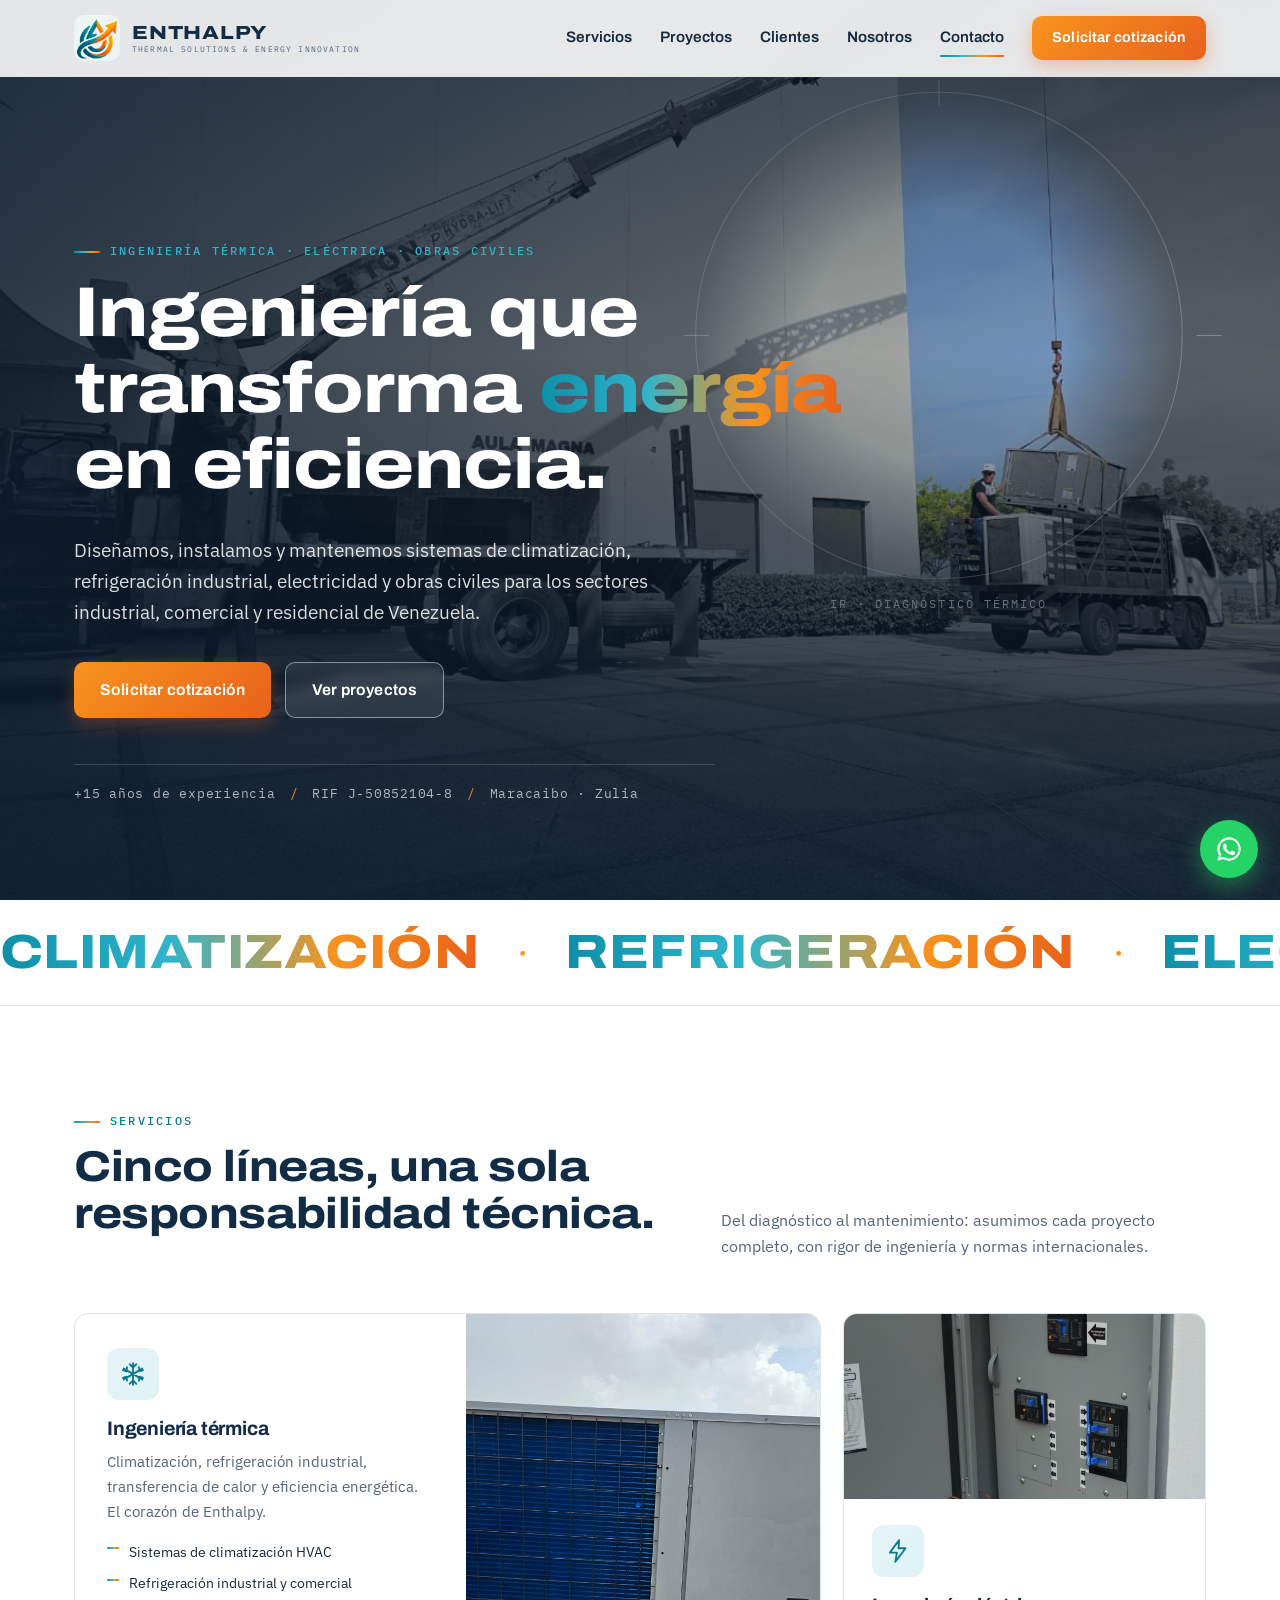
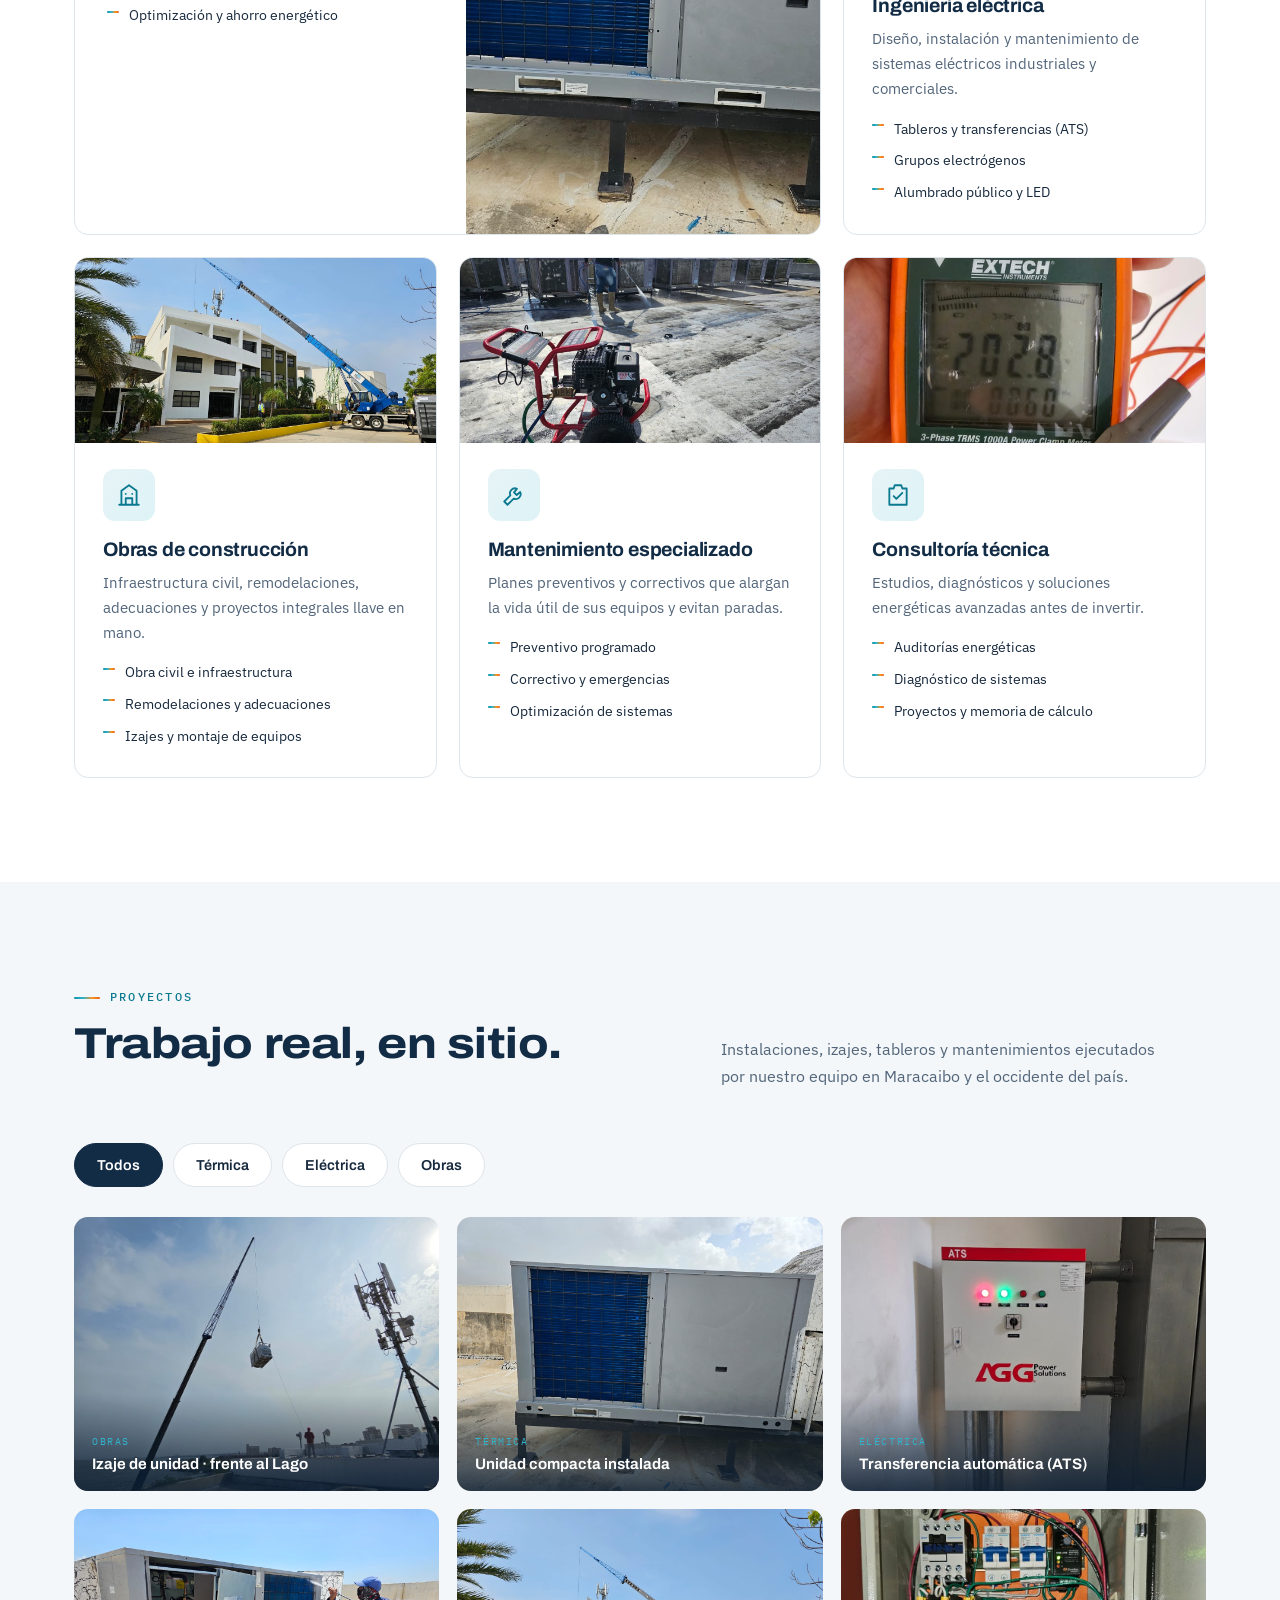
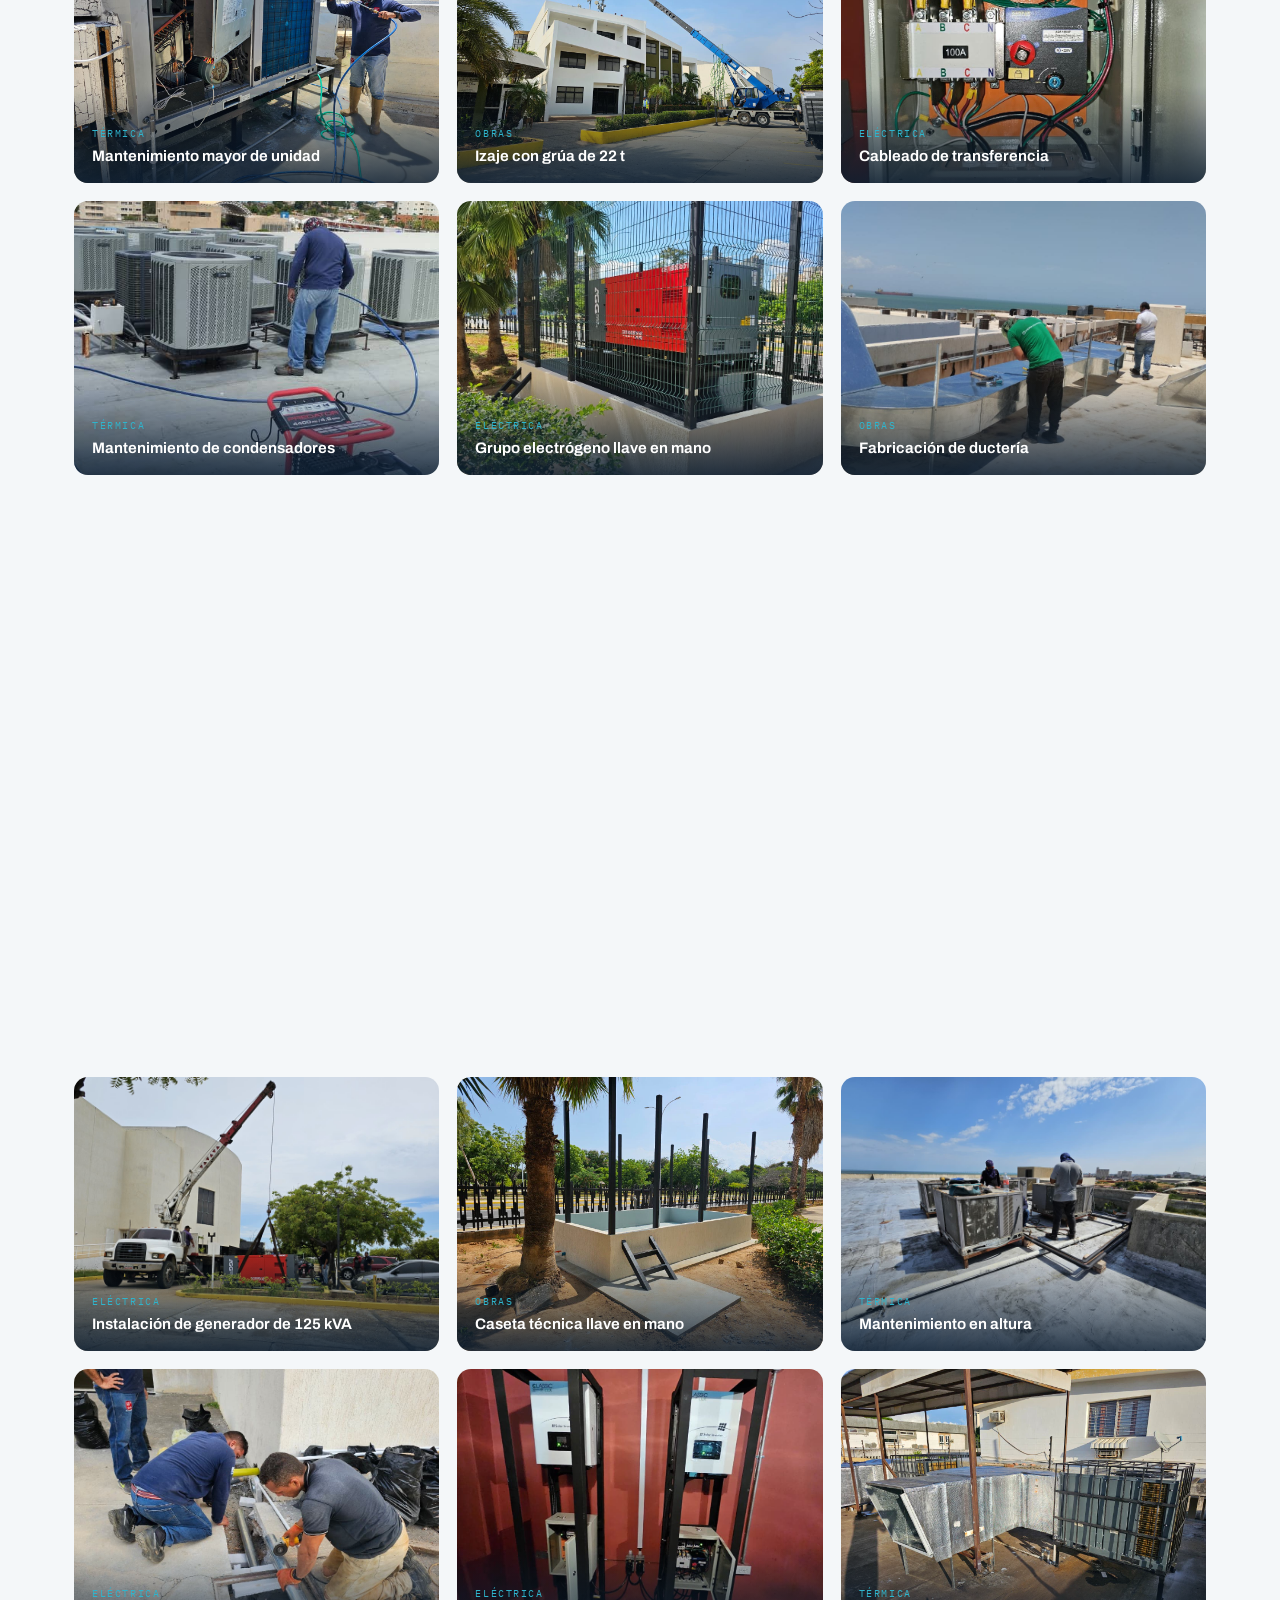
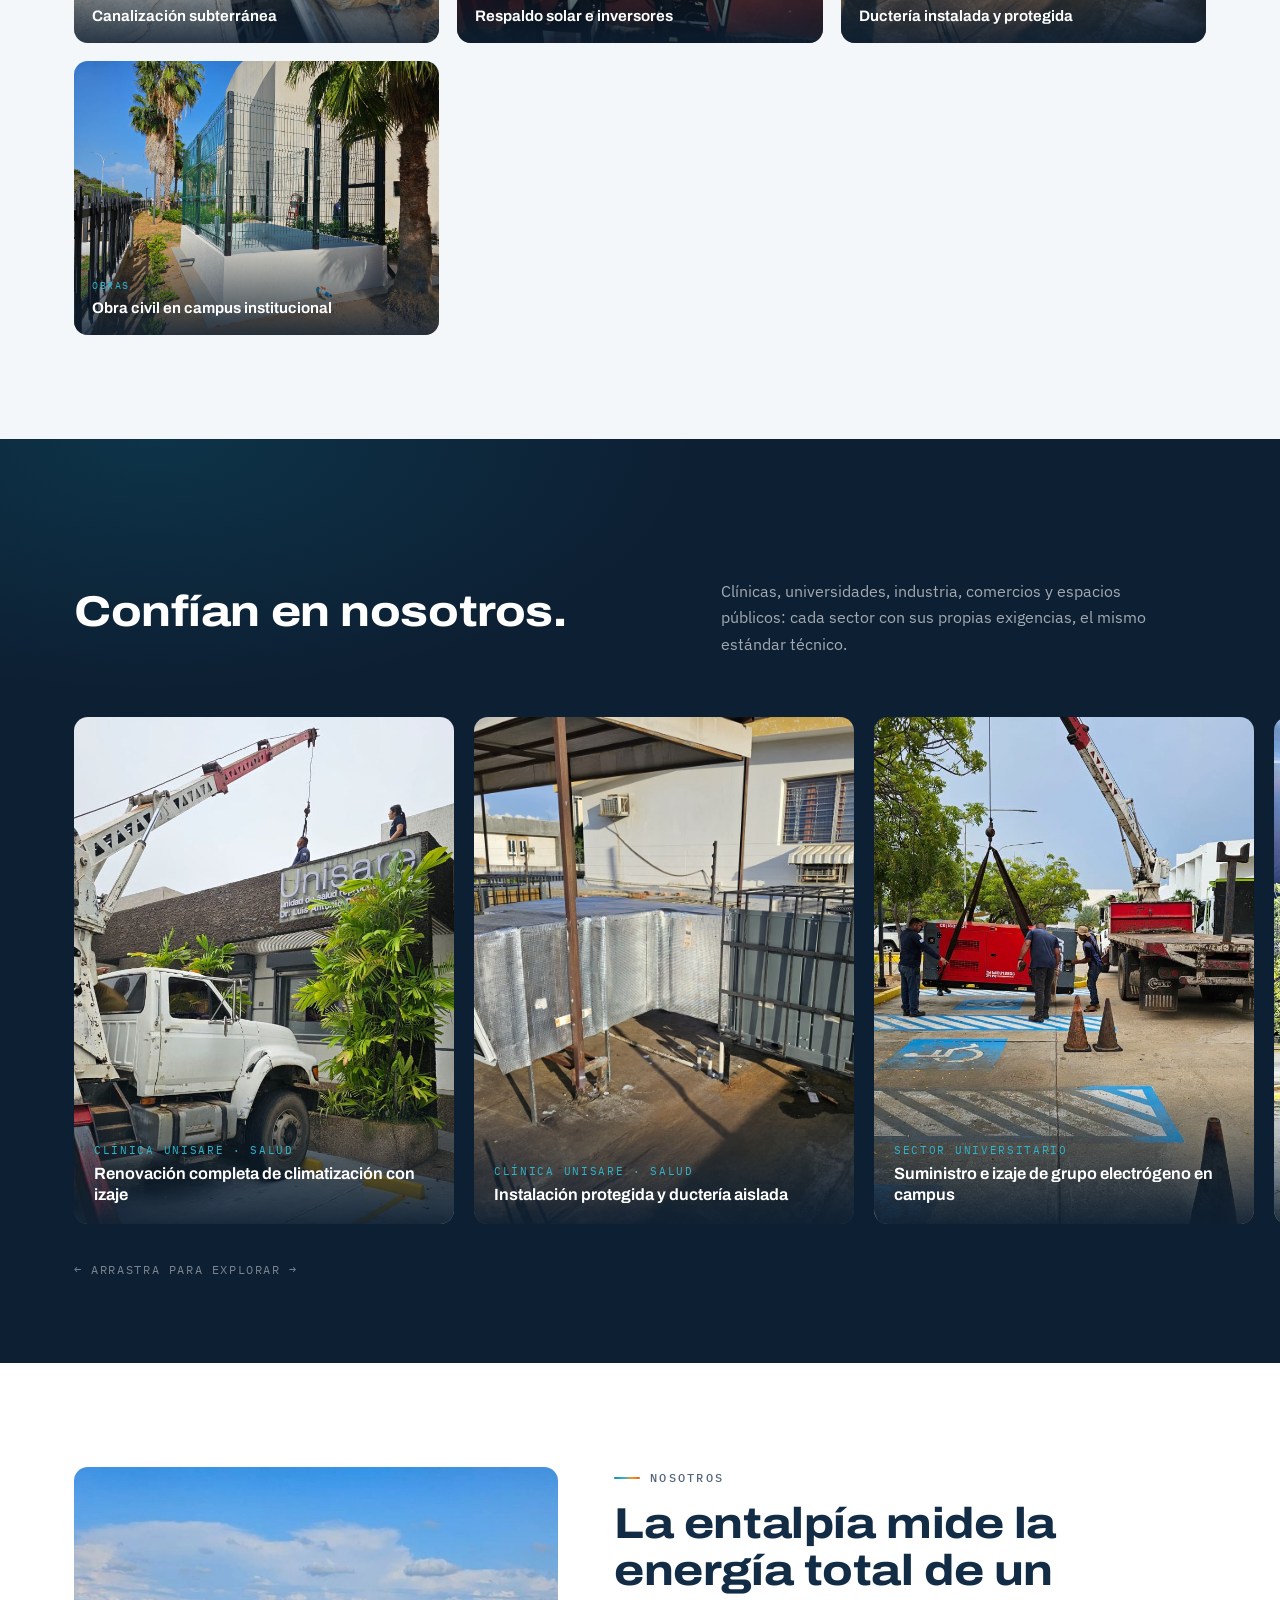
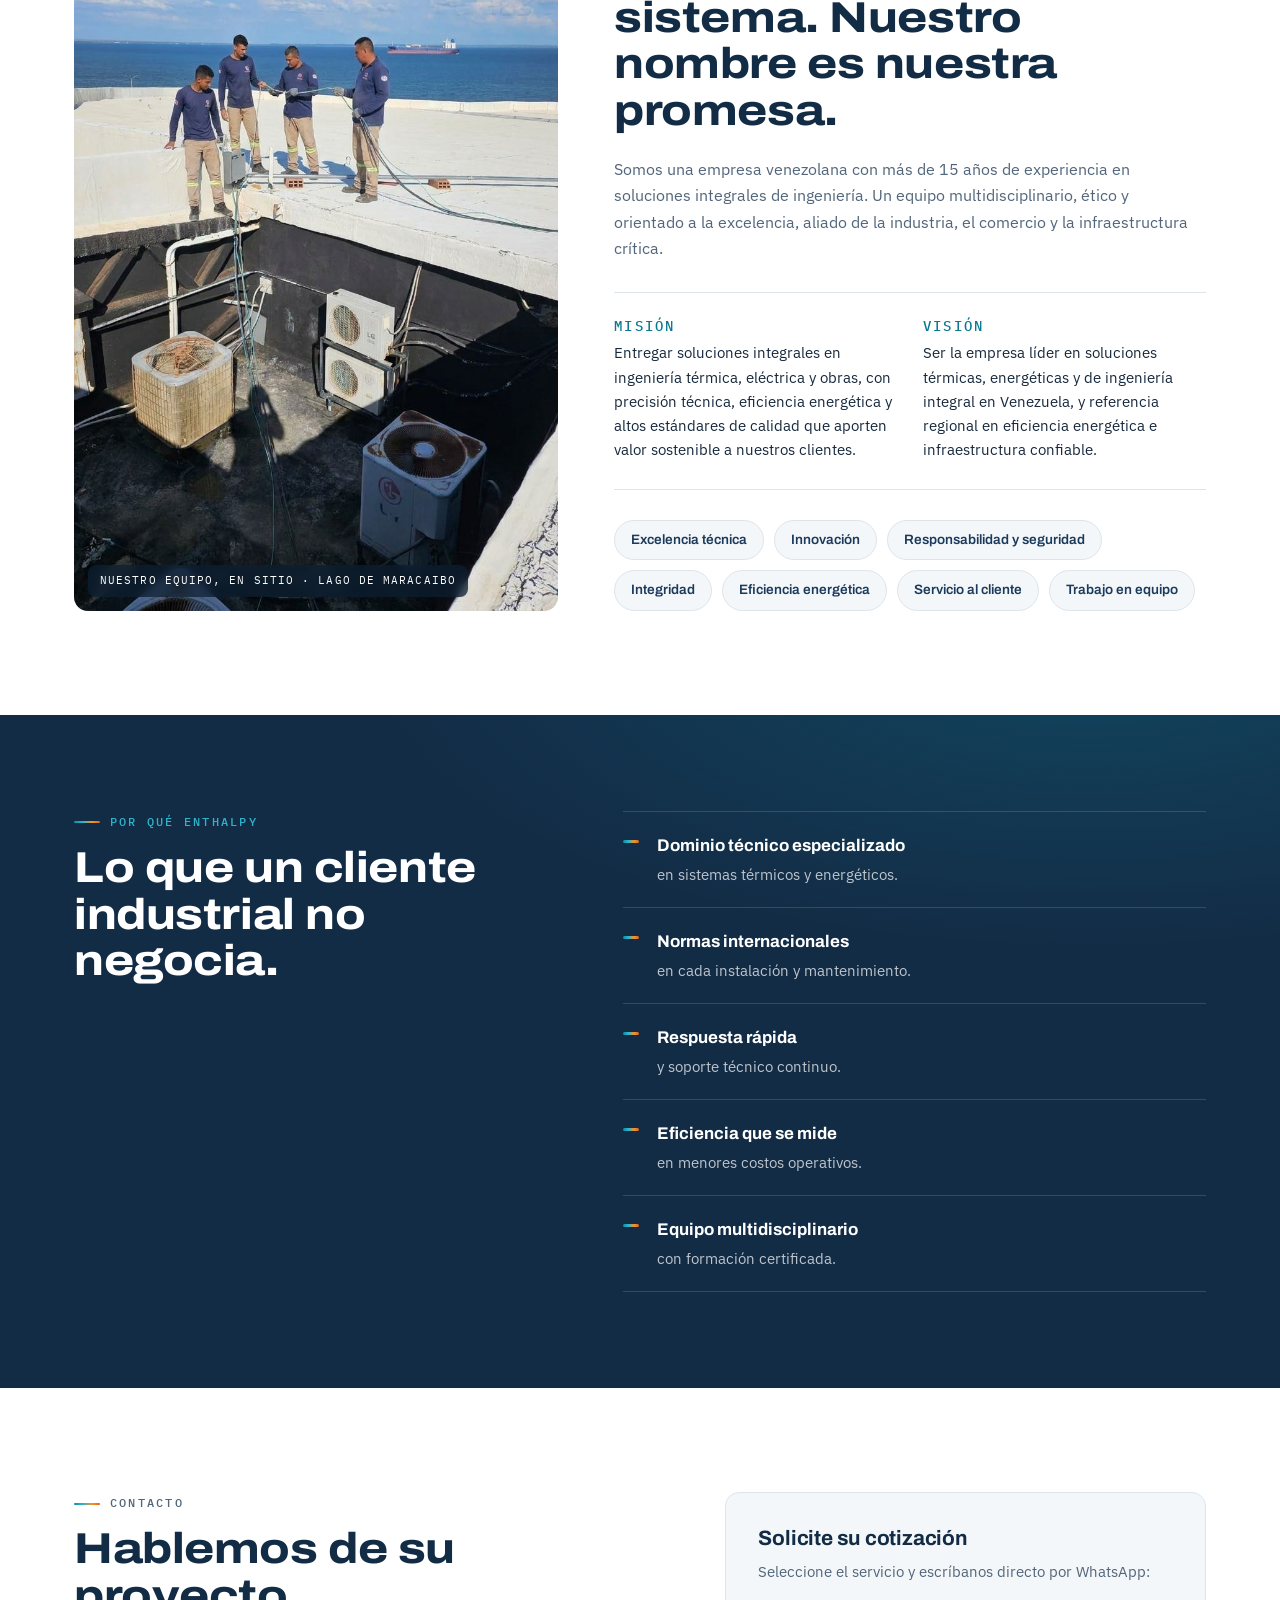
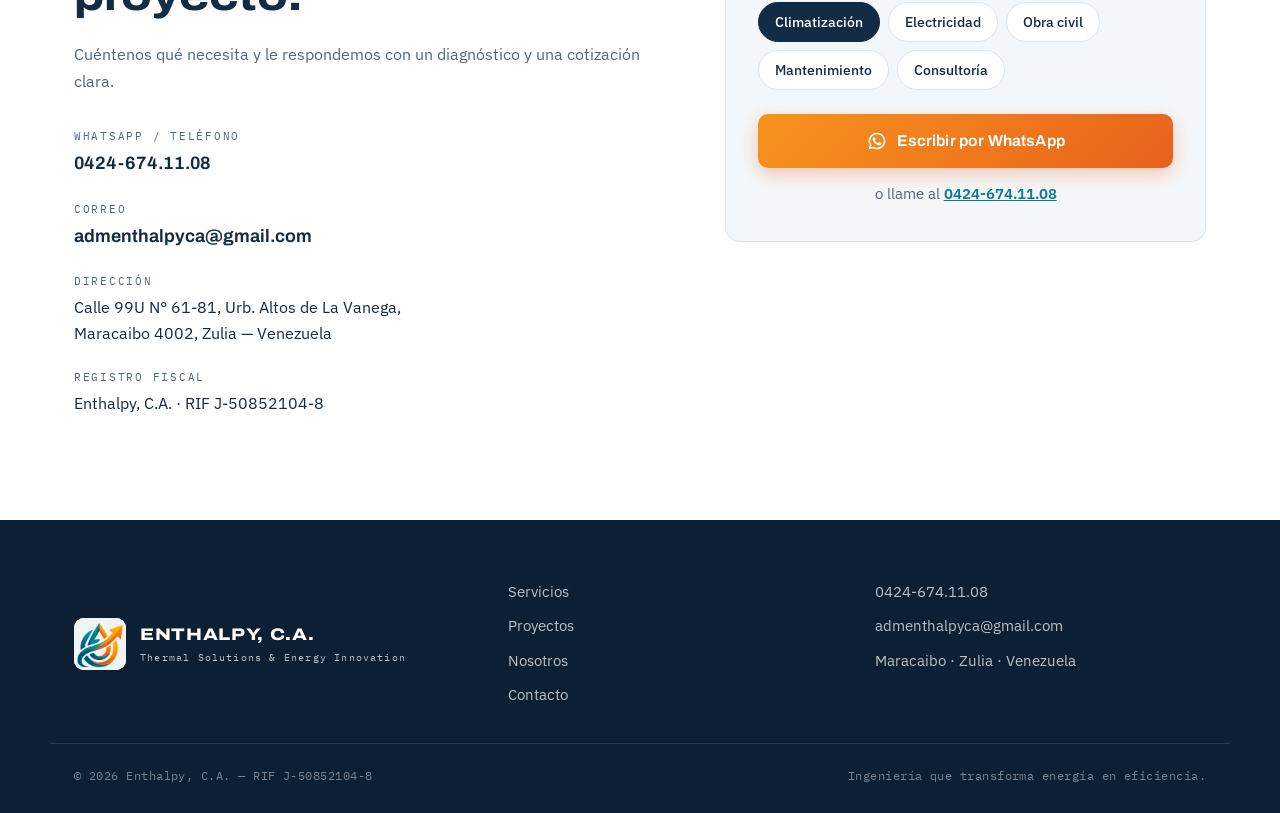
==== commit 9cf37ca6: "Integrar lote "más fotos" (21 nuevas, 7 duplicadas descartadas) Mejoras (mismo archivo, mejor foto, " ====
--- a/index.html
+++ b/index.html
@@ -146,7 +146,7 @@
 
           <article class="service reveal">
             <figure class="service__thumb">
-              <img src="assets/img/termica-campo-condensadores.jpg" alt="Técnico realizando mantenimiento a filas de unidades condensadoras en azotea" loading="lazy">
+              <img src="assets/img/termica-lavado-condensadores.jpg" alt="Técnico lavando a presión una fila de unidades de climatización en azotea con la ciudad al fondo" loading="lazy">
             </figure>
             <div class="service__body">
               <span class="service__icon" aria-hidden="true">
@@ -221,7 +221,7 @@
             <figcaption><span class="tile__cat">Obras</span><span class="tile__title">Izaje con grúa de 22 t</span></figcaption>
           </figure>
           <figure class="tile reveal" data-cat="electrica" tabindex="0" role="button" aria-label="Ampliar: Cableado interno de tablero ATS">
-            <img src="assets/img/electrica-ats-abierto.jpg" alt="Interior de tablero ATS con cableado codificado por colores" loading="lazy">
+            <img src="assets/img/electrica-ats-abierto.jpg?v=2" alt="Interior de tablero ATS con cableado codificado por colores" loading="lazy">
             <figcaption><span class="tile__cat">Eléctrica</span><span class="tile__title">Cableado de transferencia</span></figcaption>
           </figure>
           <figure class="tile reveal" data-cat="termica" tabindex="0" role="button" aria-label="Ampliar: Lavado de campo de condensadores">
@@ -265,12 +265,28 @@
             <figcaption><span class="tile__cat">Eléctrica</span><span class="tile__title">Instalación de generador de 125 kVA</span></figcaption>
           </figure>
           <figure class="tile reveal" data-cat="obras" tabindex="0" role="button" aria-label="Ampliar: Caseta de generador terminada con cerca de seguridad">
-            <img src="assets/img/obras-caseta-generador.jpg" alt="Caseta impermeabilizada para generador con cerca de malla de seguridad, terminada" loading="lazy">
+            <img src="assets/img/obras-caseta-generador.jpg?v=2" alt="Caseta impermeabilizada para generador con cerca de malla de seguridad, terminada" loading="lazy">
             <figcaption><span class="tile__cat">Obras</span><span class="tile__title">Caseta técnica llave en mano</span></figcaption>
           </figure>
           <figure class="tile reveal" data-cat="termica" tabindex="0" role="button" aria-label="Ampliar: Mantenimiento de unidades en azotea frente al puente de Maracaibo">
             <img src="assets/img/termica-azotea-puente.jpg" alt="Técnicos dando mantenimiento a unidades paquete en azotea con el puente de Maracaibo al fondo" loading="lazy">
             <figcaption><span class="tile__cat">Térmica</span><span class="tile__title">Mantenimiento en altura</span></figcaption>
+          </figure>
+          <figure class="tile reveal" data-cat="electrica" tabindex="0" role="button" aria-label="Ampliar: Canalización eléctrica subterránea">
+            <img src="assets/img/electrica-canalizacion.jpg" alt="Cuadrilla instalando tubería galvanizada en canalización subterránea" loading="lazy">
+            <figcaption><span class="tile__cat">Eléctrica</span><span class="tile__title">Canalización subterránea</span></figcaption>
+          </figure>
+          <figure class="tile reveal" data-cat="electrica" tabindex="0" role="button" aria-label="Ampliar: Inversores solares y bancos de baterías">
+            <img src="assets/img/electrica-solar-respaldo.jpg" alt="Inversores solares con bancos de baterías instalados en rack metálico" loading="lazy">
+            <figcaption><span class="tile__cat">Eléctrica</span><span class="tile__title">Respaldo solar e inversores</span></figcaption>
+          </figure>
+          <figure class="tile reveal" data-cat="termica" tabindex="0" role="button" aria-label="Ampliar: Ductería instalada con unidad protegida">
+            <img src="assets/img/termica-ductos-instalados.jpg" alt="Ductería aislada instalada en azotea junto a unidad condensadora en jaula protectora" loading="lazy">
+            <figcaption><span class="tile__cat">Térmica</span><span class="tile__title">Ductería instalada y protegida</span></figcaption>
+          </figure>
+          <figure class="tile reveal" data-cat="obras" tabindex="0" role="button" aria-label="Ampliar: Caseta técnica terminada en campus institucional">
+            <img src="assets/img/obras-caseta-campus.jpg" alt="Caseta técnica con cerca de seguridad terminada junto a edificio institucional" loading="lazy">
+            <figcaption><span class="tile__cat">Obras</span><span class="tile__title">Obra civil en campus institucional</span></figcaption>
           </figure>
         </div>
       </div>
@@ -287,7 +303,7 @@
       </div>
       <div class="reel" id="reel" tabindex="0" aria-label="Casos de clientes, desplazable horizontalmente">
         <figure class="reel__item">
-          <img src="assets/img/clientes-unisare-izaje.jpg" alt="Grúa izando una unidad de climatización nueva frente a la clínica Unisare" loading="lazy">
+          <img src="assets/img/clientes-unisare-izaje.jpg?v=2" alt="Grúa izando una unidad de climatización nueva frente a la clínica Unisare" loading="lazy">
           <figcaption>
             <span class="reel__client">Clínica Unisare · Salud</span>
             <span class="reel__job">Renovación completa de climatización con izaje</span>
@@ -301,7 +317,7 @@
           </figcaption>
         </figure>
         <figure class="reel__item">
-          <img src="assets/img/clientes-rectorado-generador.jpg" alt="Grúa descargando un generador industrial frente al edificio del Rectorado universitario" loading="lazy">
+          <img src="assets/img/clientes-rectorado-generador.jpg?v=2" alt="Grúa descargando un generador industrial frente al edificio del Rectorado universitario" loading="lazy">
           <figcaption>
             <span class="reel__client">Sector universitario</span>
             <span class="reel__job">Suministro e izaje de grupo electrógeno en campus</span>
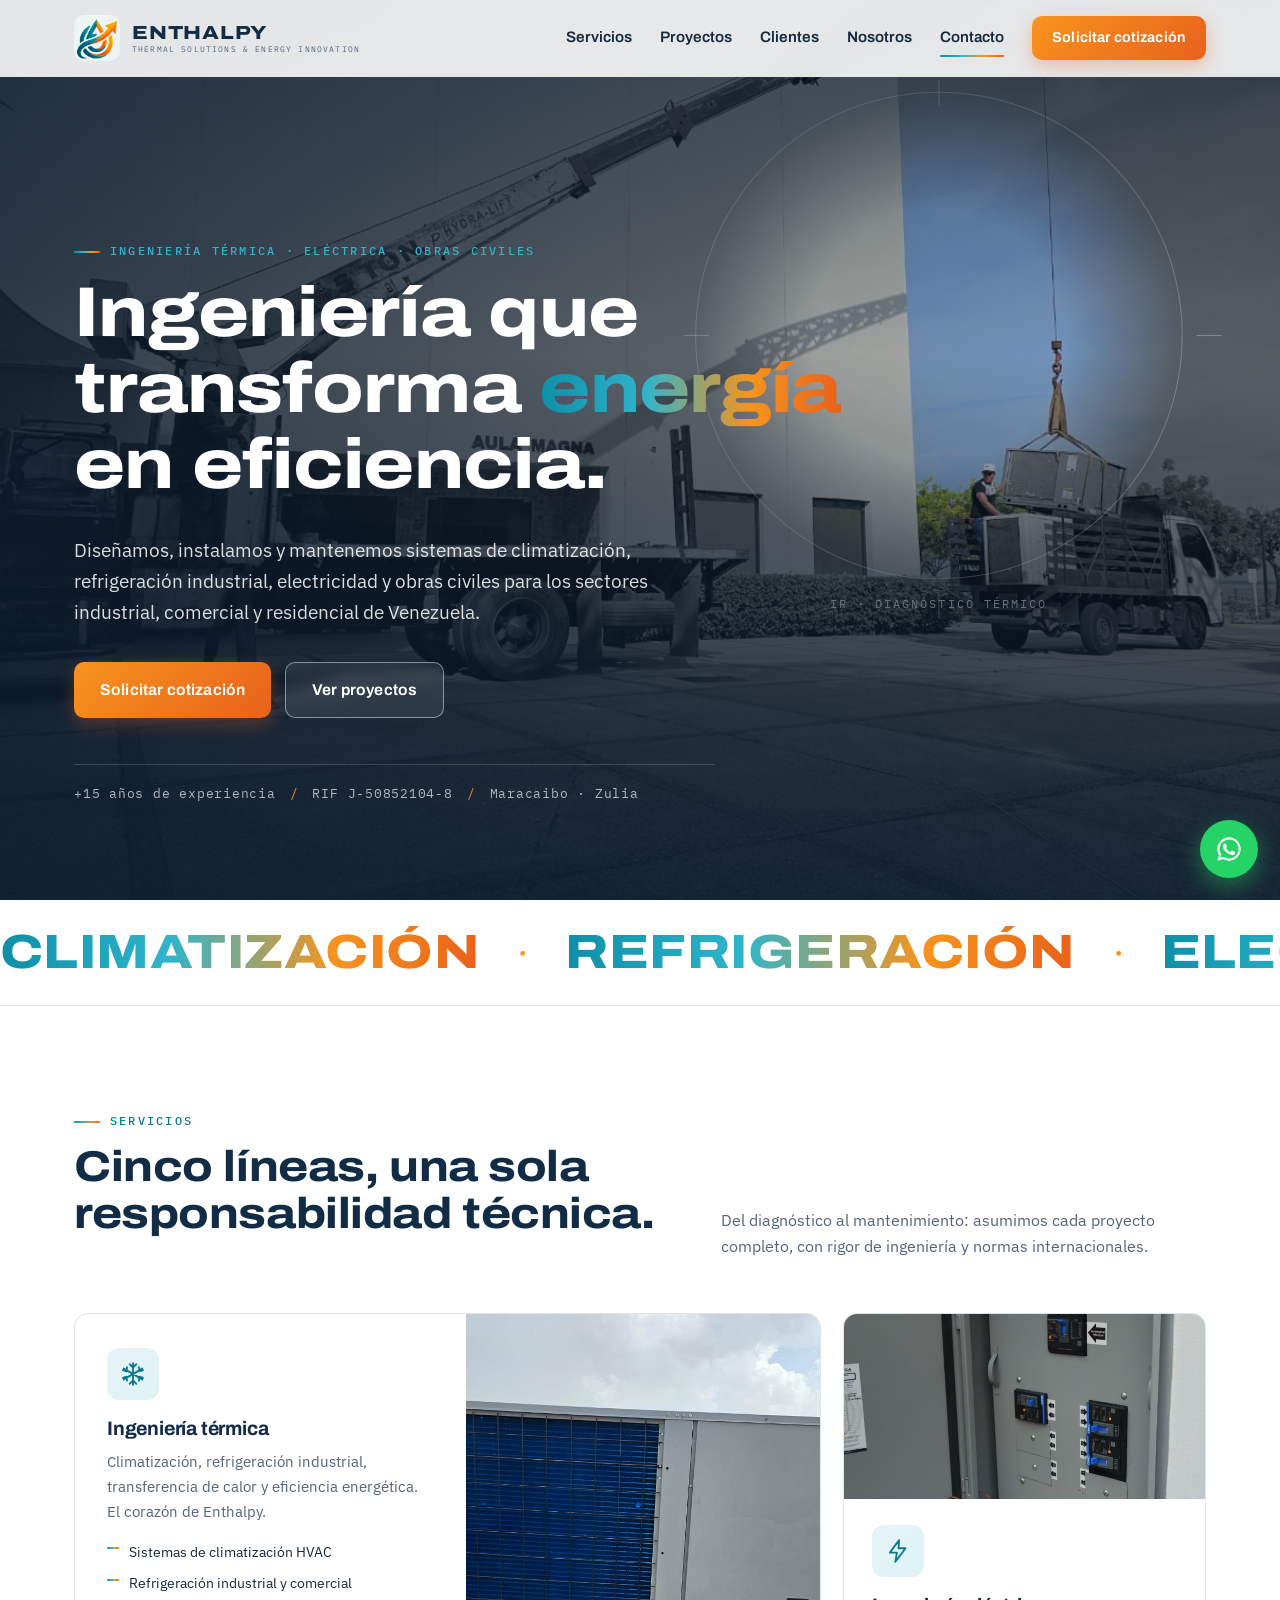
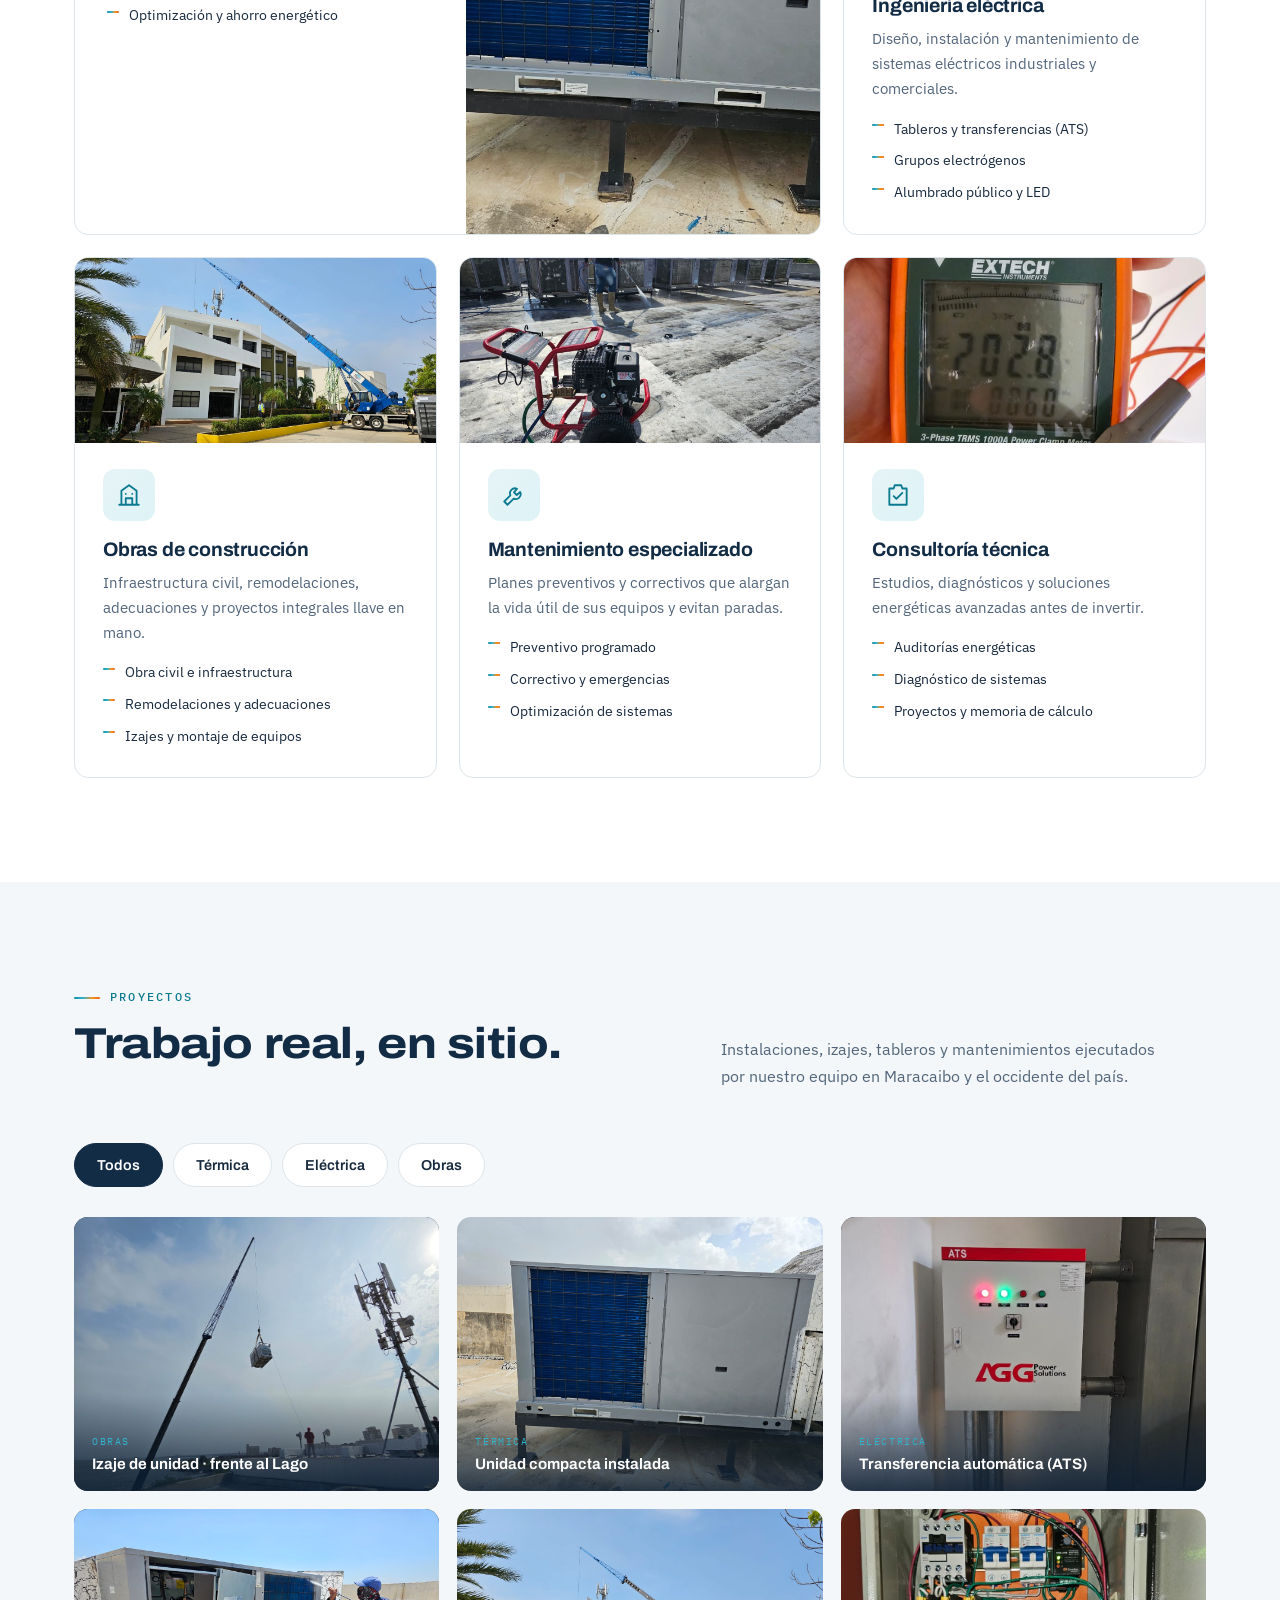
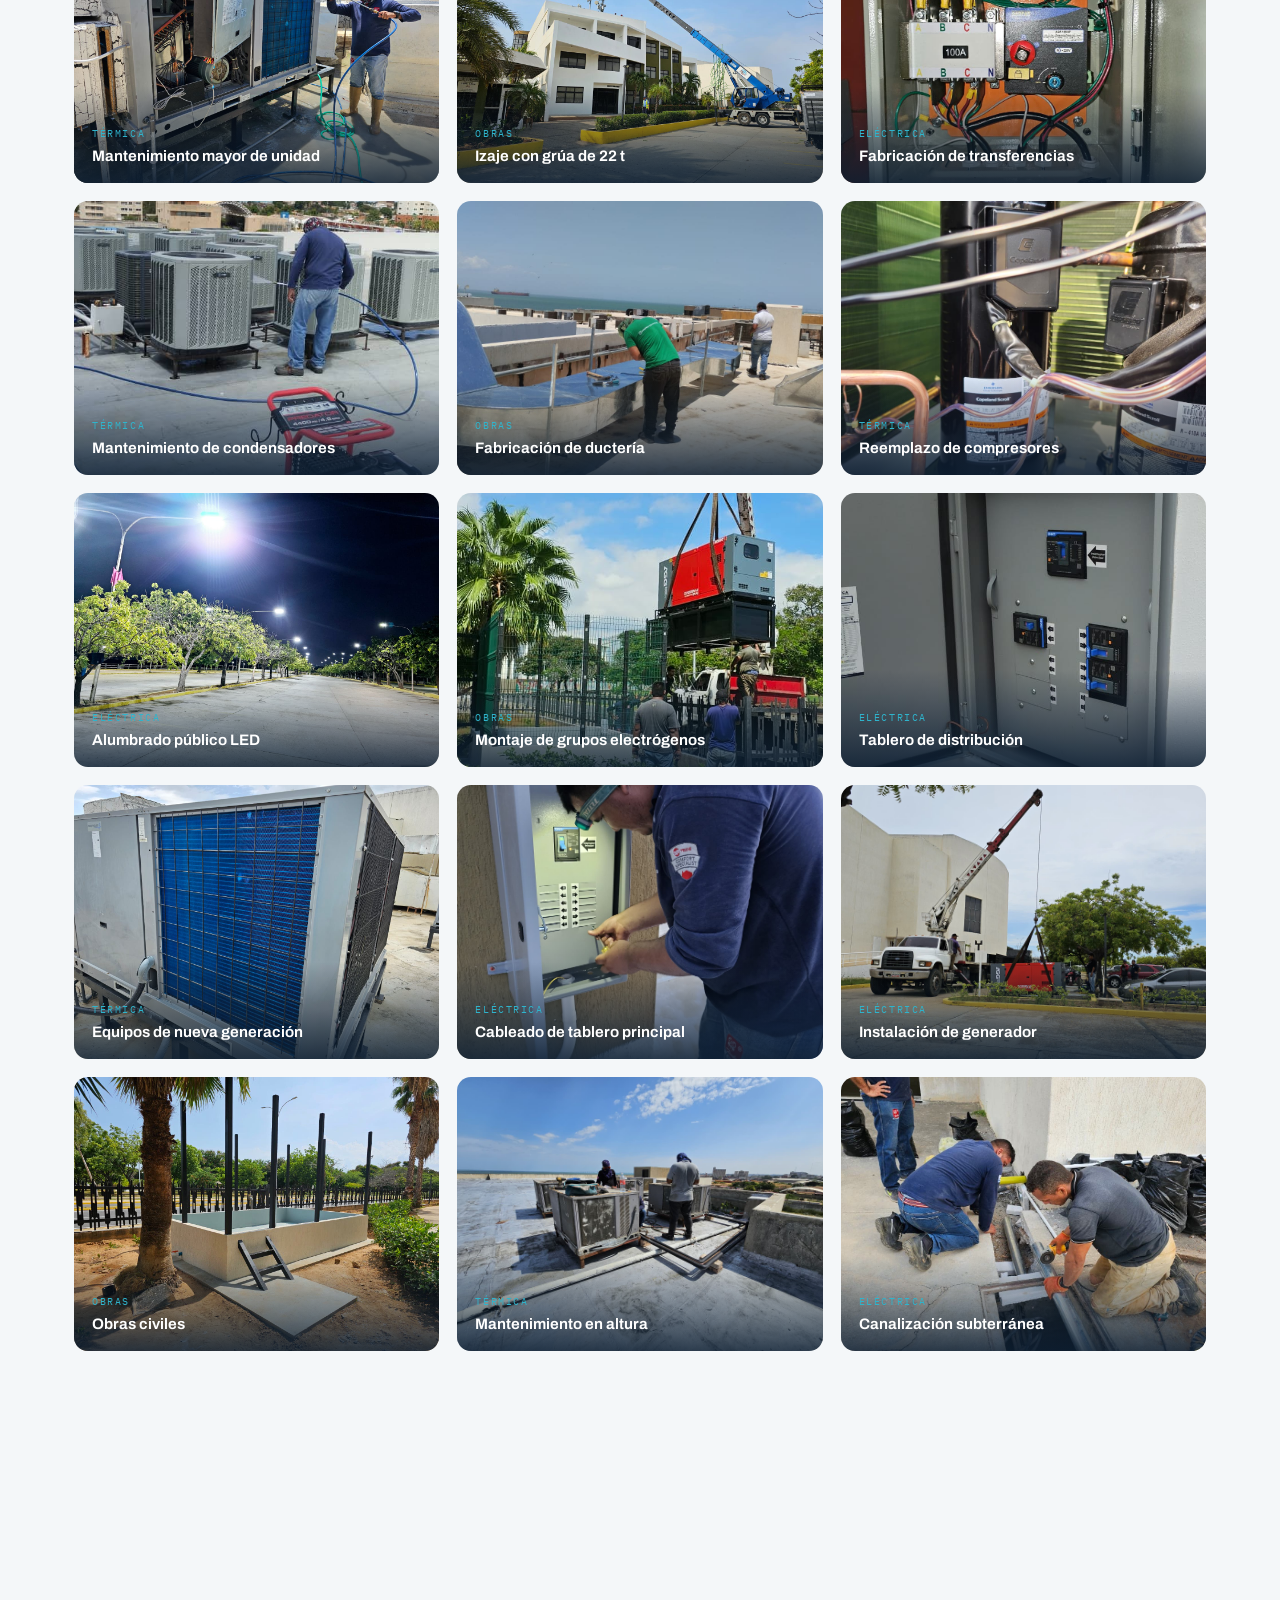
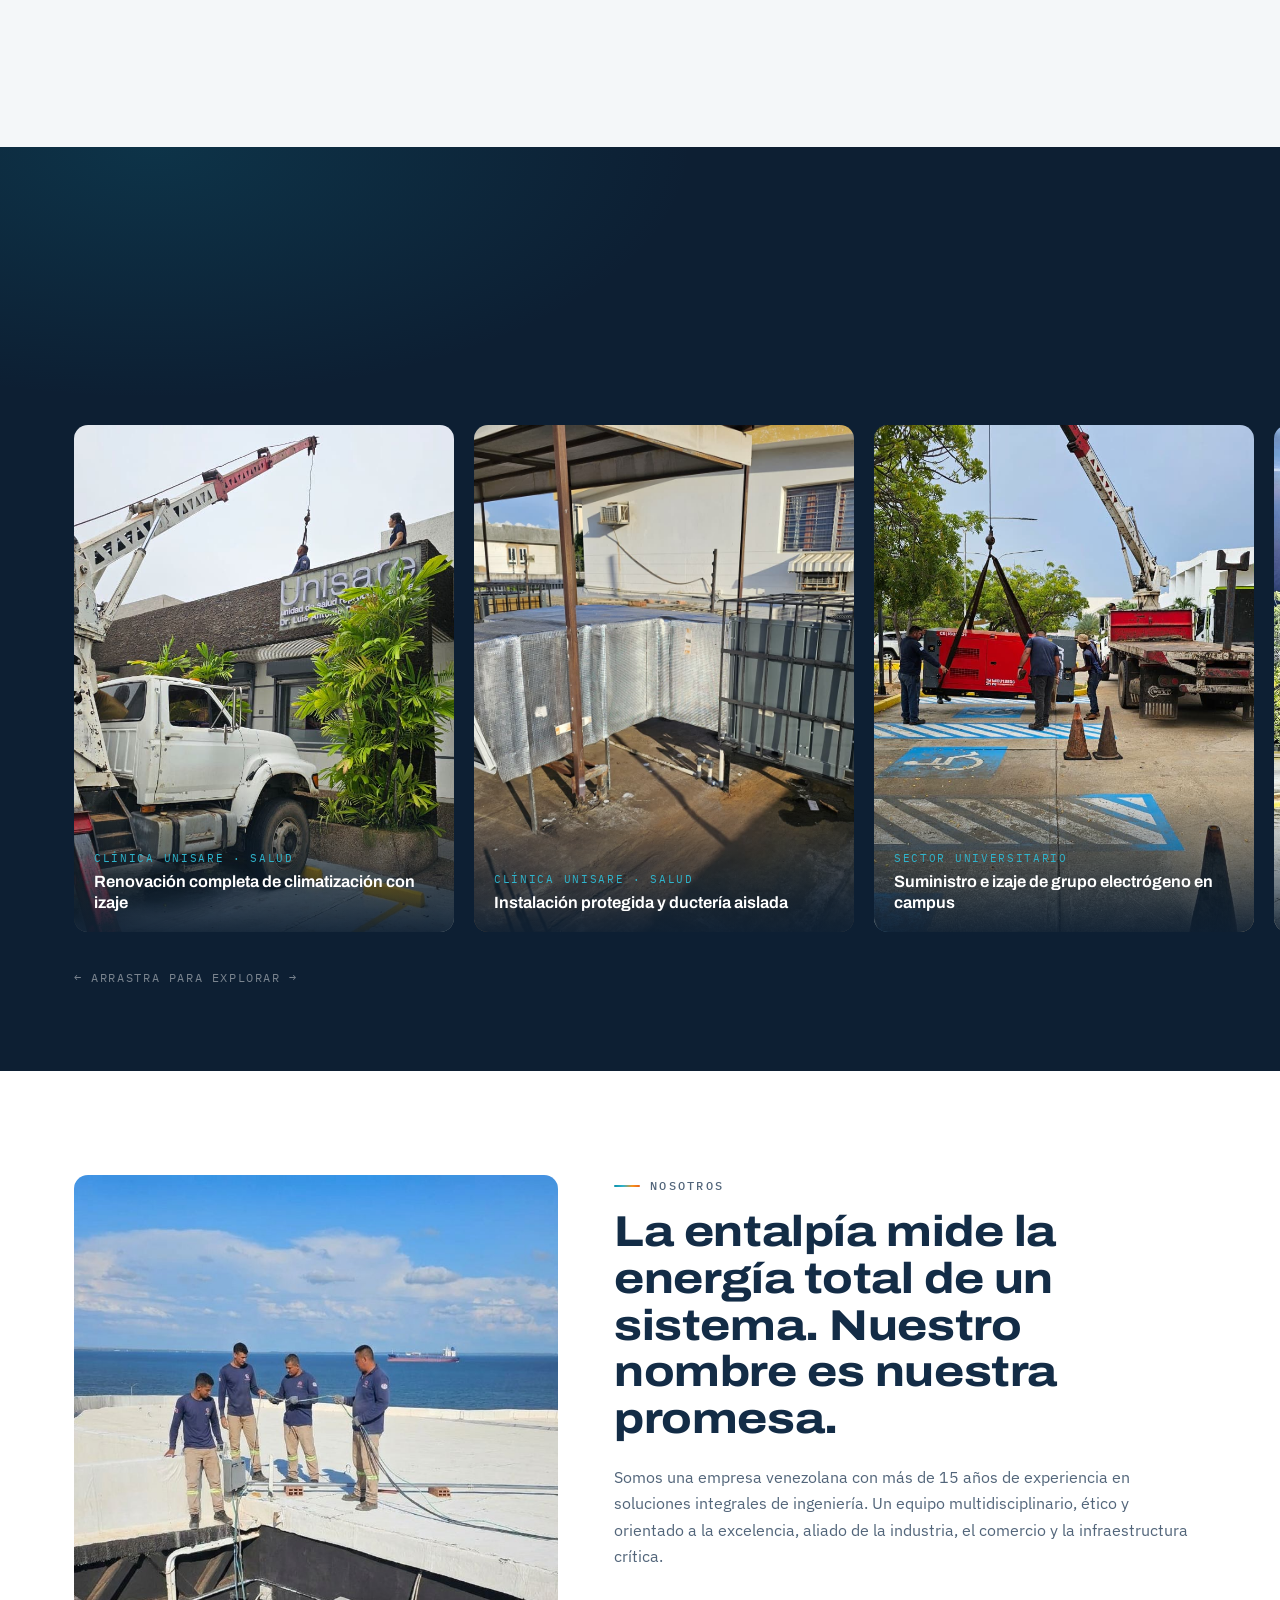
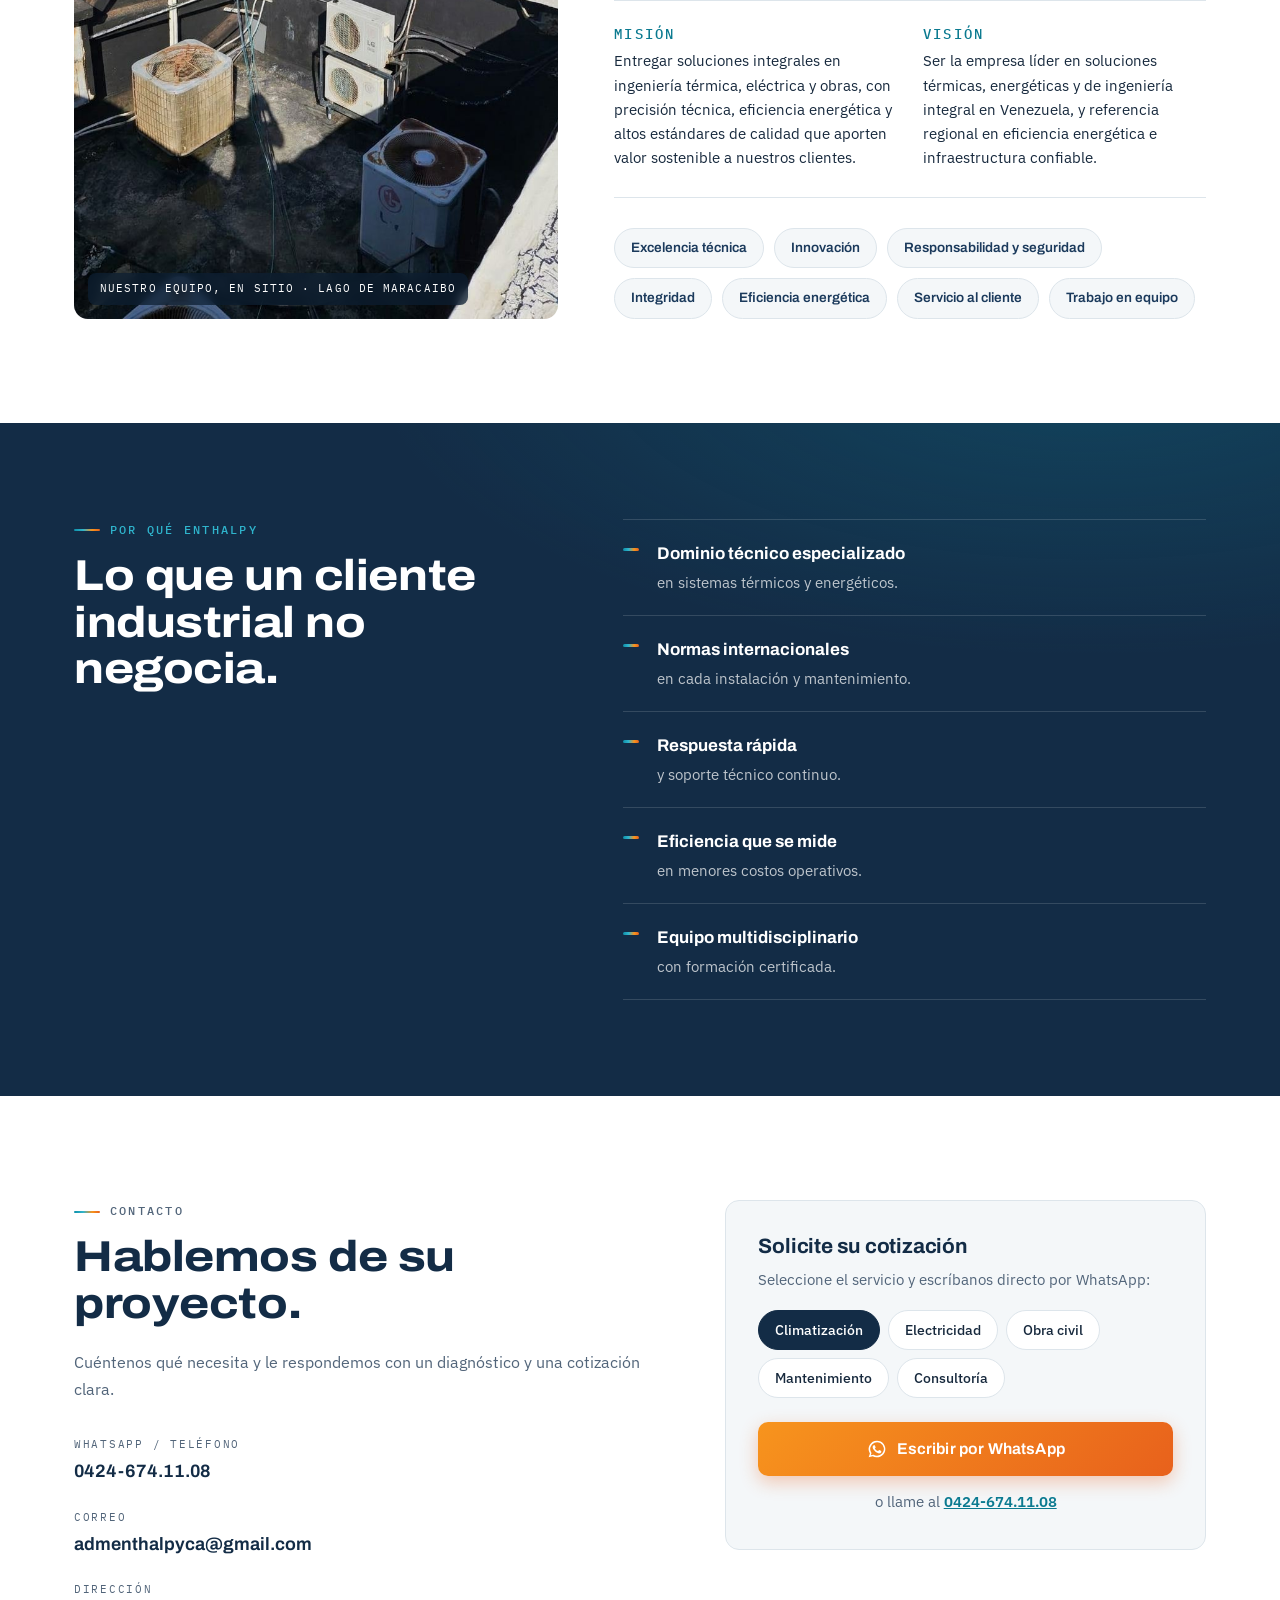
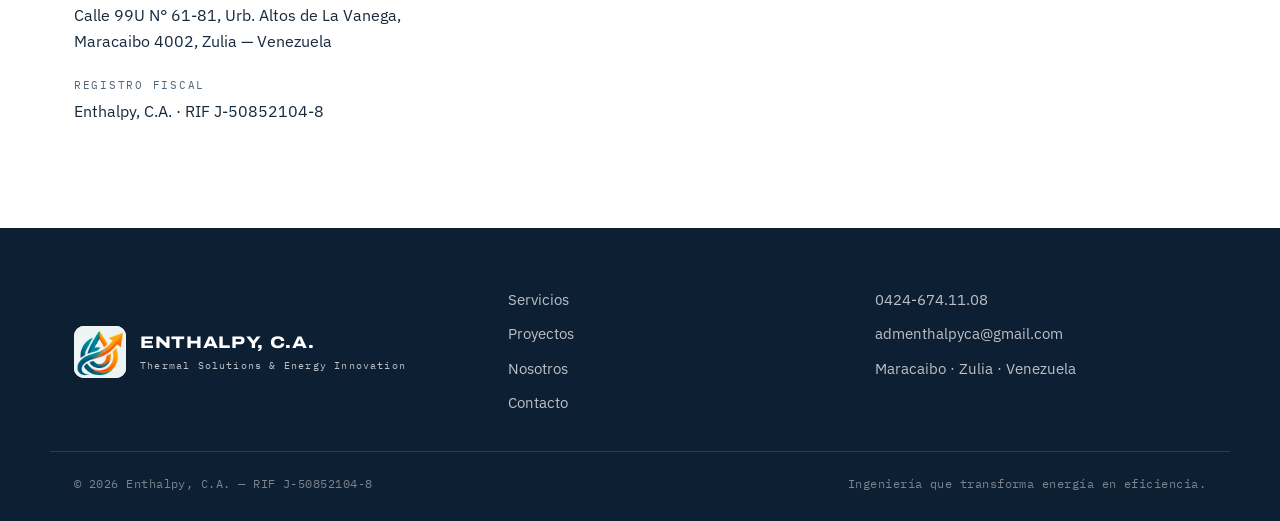
==== commit 391eeb36: "Ajustes de texto en galería según feedback del cliente - "Instalación de generador" sin la capacidad" ====
--- a/index.html
+++ b/index.html
@@ -222,16 +222,12 @@
           </figure>
           <figure class="tile reveal" data-cat="electrica" tabindex="0" role="button" aria-label="Ampliar: Cableado interno de tablero ATS">
             <img src="assets/img/electrica-ats-abierto.jpg?v=2" alt="Interior de tablero ATS con cableado codificado por colores" loading="lazy">
-            <figcaption><span class="tile__cat">Eléctrica</span><span class="tile__title">Cableado de transferencia</span></figcaption>
+            <figcaption><span class="tile__cat">Eléctrica</span><span class="tile__title">Fabricación de transferencias</span></figcaption>
           </figure>
           <figure class="tile reveal" data-cat="termica" tabindex="0" role="button" aria-label="Ampliar: Lavado de campo de condensadores">
             <img src="assets/img/termica-campo-condensadores.jpg" alt="Técnico lavando filas de unidades condensadoras en azotea con la ciudad al fondo" loading="lazy">
             <figcaption><span class="tile__cat">Térmica</span><span class="tile__title">Mantenimiento de condensadores</span></figcaption>
           </figure>
-          <figure class="tile reveal" data-cat="electrica" tabindex="0" role="button" aria-label="Ampliar: Grupo electrógeno instalado en caseta">
-            <img src="assets/img/electrica-generador-instalado.jpg" alt="Generador diésel rojo instalado en caseta cercada sobre base de concreto" loading="lazy">
-            <figcaption><span class="tile__cat">Eléctrica</span><span class="tile__title">Grupo electrógeno llave en mano</span></figcaption>
-          </figure>
           <figure class="tile reveal" data-cat="obras" tabindex="0" role="button" aria-label="Ampliar: Fabricación de ductos en azotea">
             <img src="assets/img/obras-ductos-fabricacion.jpg" alt="Cuadrilla fabricando ductos galvanizados en azotea frente al lago" loading="lazy">
             <figcaption><span class="tile__cat">Obras</span><span class="tile__title">Fabricación de ductería</span></figcaption>
@@ -244,9 +240,9 @@
             <img src="assets/img/electrica-alumbrado-led.jpg" alt="Bulevar arbolado iluminado de noche con alumbrado LED nuevo" loading="lazy">
             <figcaption><span class="tile__cat">Eléctrica</span><span class="tile__title">Alumbrado público LED</span></figcaption>
           </figure>
-          <figure class="tile reveal" data-cat="obras" tabindex="0" role="button" aria-label="Ampliar: Izaje de generador con cuadrilla">
+          <figure class="tile reveal" data-cat="obras" tabindex="0" role="button" aria-label="Ampliar: Montaje de grupos electrógenos">
             <img src="assets/img/obras-izaje-generador.jpg" alt="Grúa bajando un generador mientras la cuadrilla lo guía a su base" loading="lazy">
-            <figcaption><span class="tile__cat">Obras</span><span class="tile__title">Montaje de grupo electrógeno</span></figcaption>
+            <figcaption><span class="tile__cat">Obras</span><span class="tile__title">Montaje de grupos electrógenos</span></figcaption>
           </figure>
           <figure class="tile reveal" data-cat="electrica" tabindex="0" role="button" aria-label="Ampliar: Tablero de distribución nuevo">
             <img src="assets/img/electrica-tablero-chint.jpg" alt="Tablero de distribución nuevo con interruptores etiquetados" loading="lazy">
@@ -260,13 +256,13 @@
             <img src="assets/img/electrica-tecnico-tablero.jpg" alt="Técnico con linterna frontal cableando un tablero de distribución nuevo con circuitos etiquetados" loading="lazy">
             <figcaption><span class="tile__cat">Eléctrica</span><span class="tile__title">Cableado de tablero principal</span></figcaption>
           </figure>
-          <figure class="tile reveal" data-cat="electrica" tabindex="0" role="button" aria-label="Ampliar: Izaje de generador en campus universitario">
+          <figure class="tile reveal" data-cat="electrica" tabindex="0" role="button" aria-label="Ampliar: Instalación de generador en campus universitario">
             <img src="assets/img/electrica-izaje-generador-campus.jpg" alt="Camión grúa colocando un generador industrial rojo junto a edificio institucional" loading="lazy">
-            <figcaption><span class="tile__cat">Eléctrica</span><span class="tile__title">Instalación de generador de 125 kVA</span></figcaption>
-          </figure>
-          <figure class="tile reveal" data-cat="obras" tabindex="0" role="button" aria-label="Ampliar: Caseta de generador terminada con cerca de seguridad">
-            <img src="assets/img/obras-caseta-generador.jpg?v=2" alt="Caseta impermeabilizada para generador con cerca de malla de seguridad, terminada" loading="lazy">
-            <figcaption><span class="tile__cat">Obras</span><span class="tile__title">Caseta técnica llave en mano</span></figcaption>
+            <figcaption><span class="tile__cat">Eléctrica</span><span class="tile__title">Instalación de generador</span></figcaption>
+          </figure>
+          <figure class="tile reveal" data-cat="obras" tabindex="0" role="button" aria-label="Ampliar: Obras civiles, caseta técnica terminada">
+            <img src="assets/img/obras-caseta-generador.jpg?v=2" alt="Caseta impermeabilizada terminada con estructura metálica y acceso" loading="lazy">
+            <figcaption><span class="tile__cat">Obras</span><span class="tile__title">Obras civiles</span></figcaption>
           </figure>
           <figure class="tile reveal" data-cat="termica" tabindex="0" role="button" aria-label="Ampliar: Mantenimiento de unidades en azotea frente al puente de Maracaibo">
             <img src="assets/img/termica-azotea-puente.jpg" alt="Técnicos dando mantenimiento a unidades paquete en azotea con el puente de Maracaibo al fondo" loading="lazy">
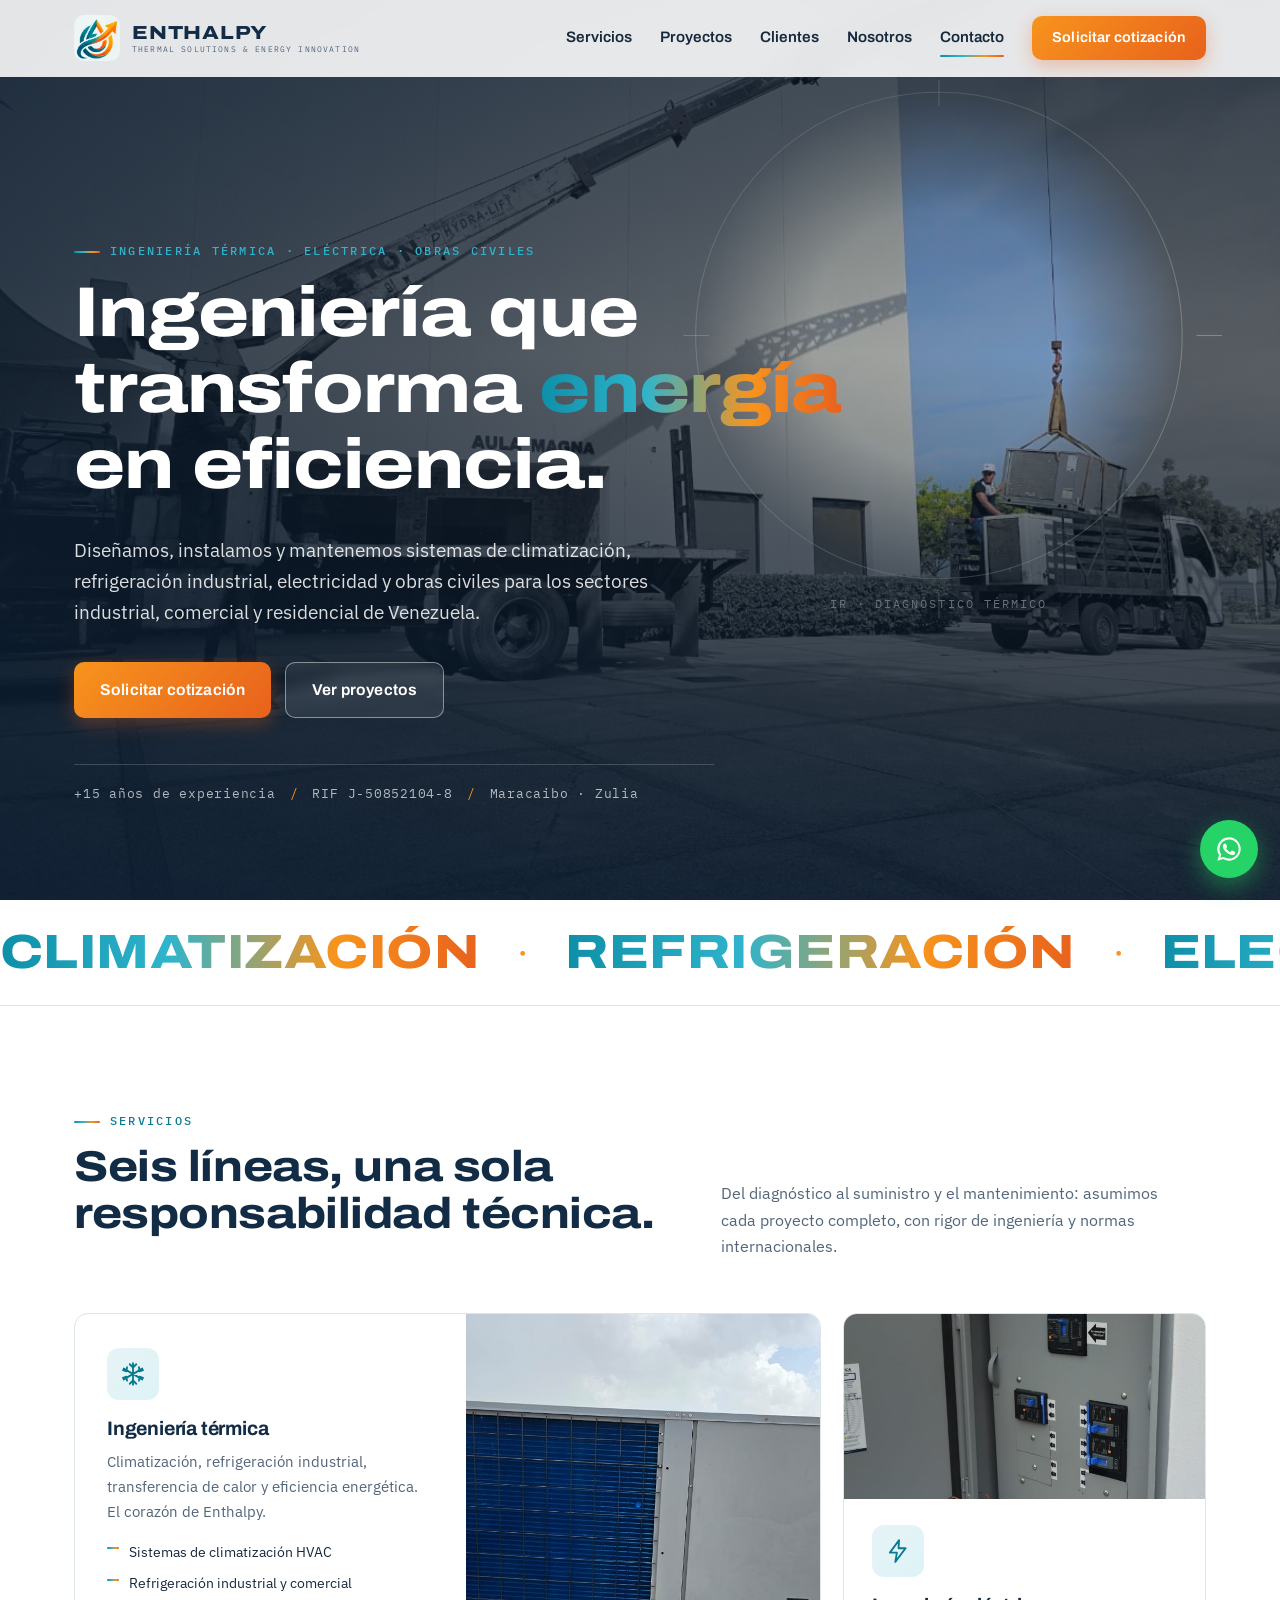
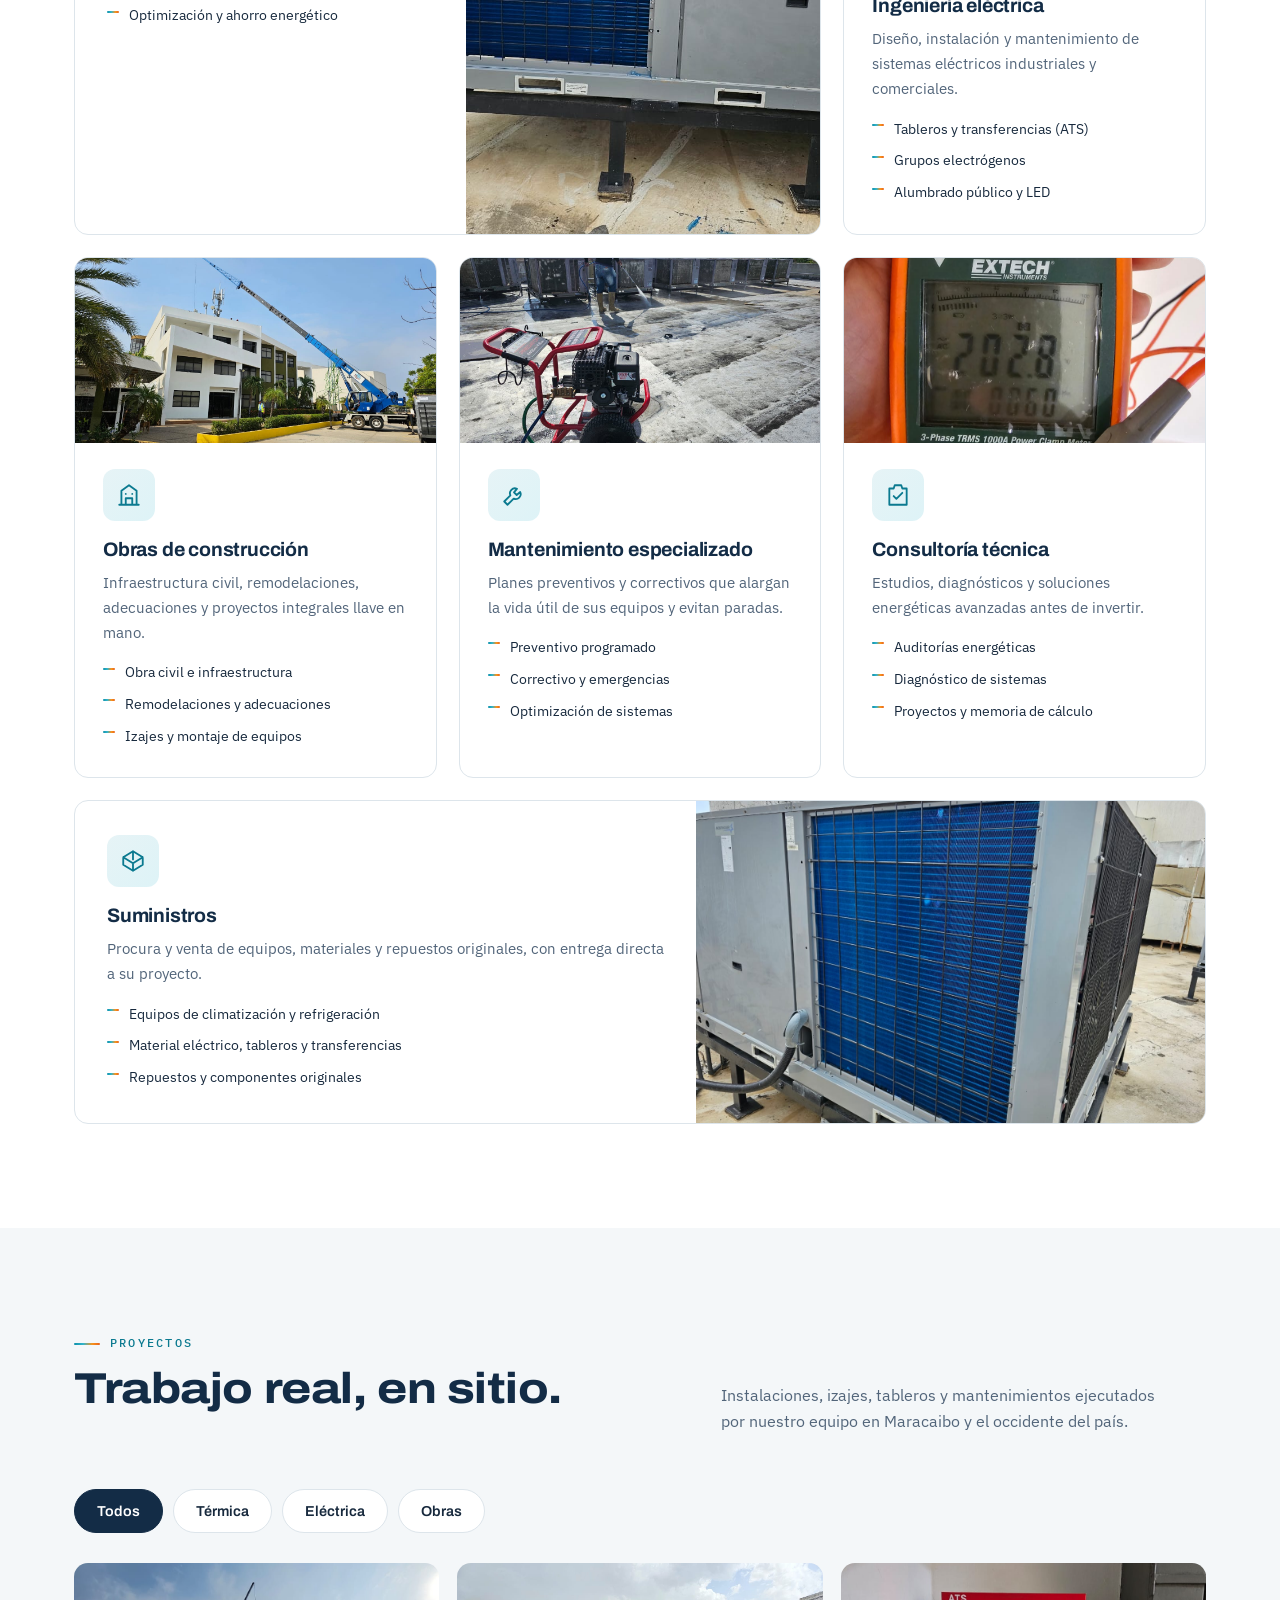
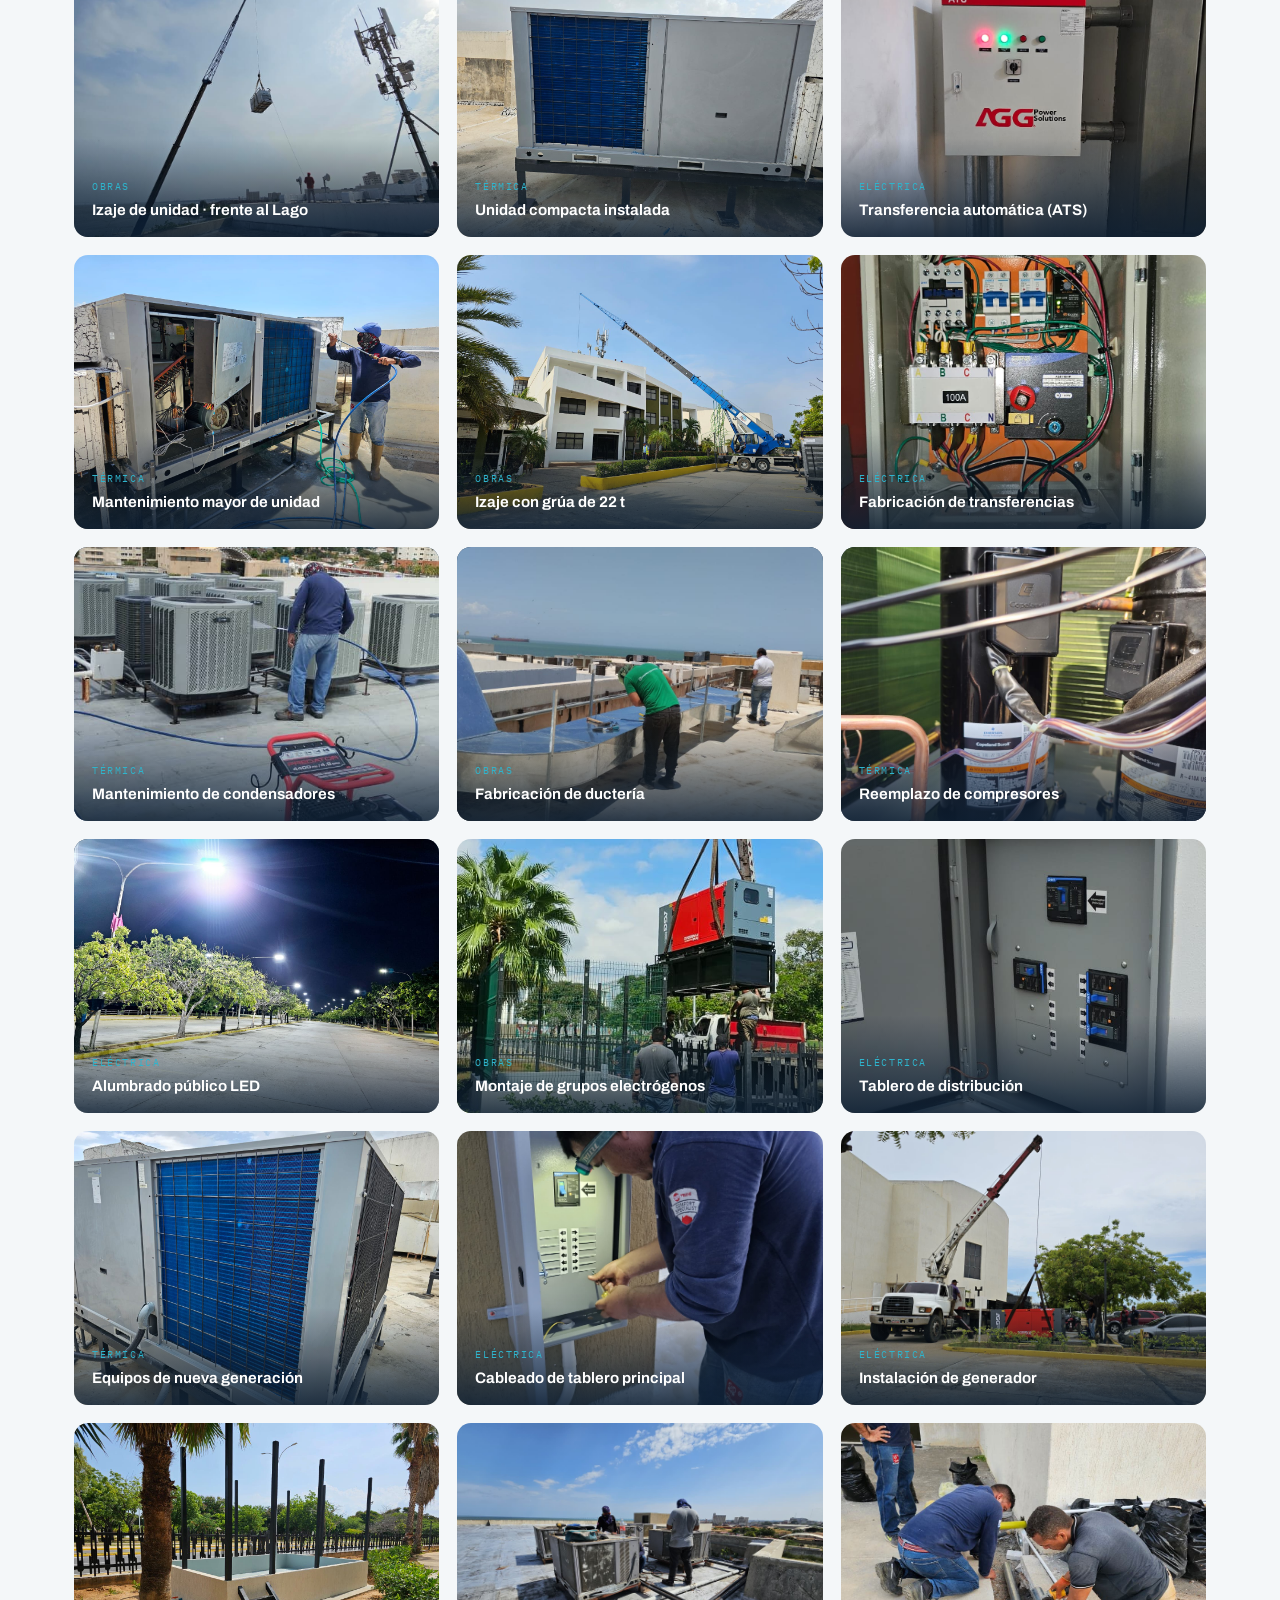
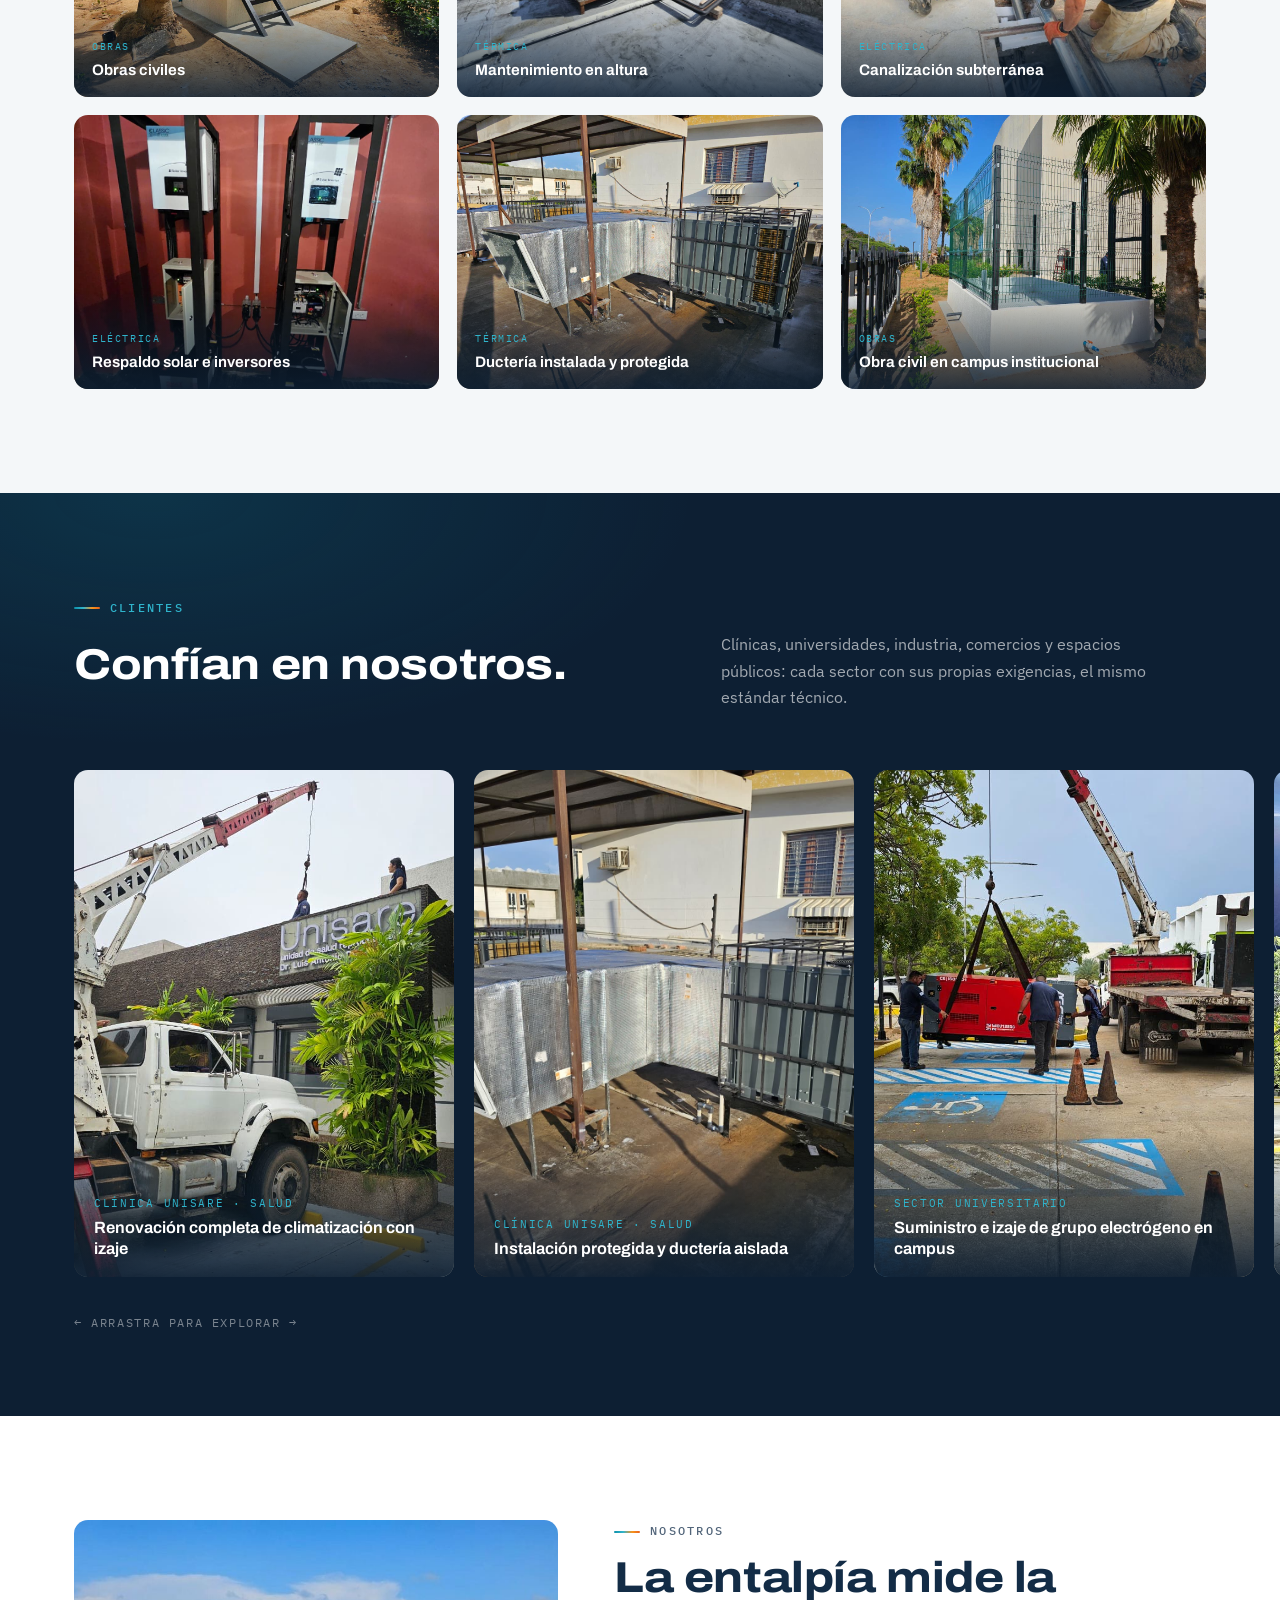
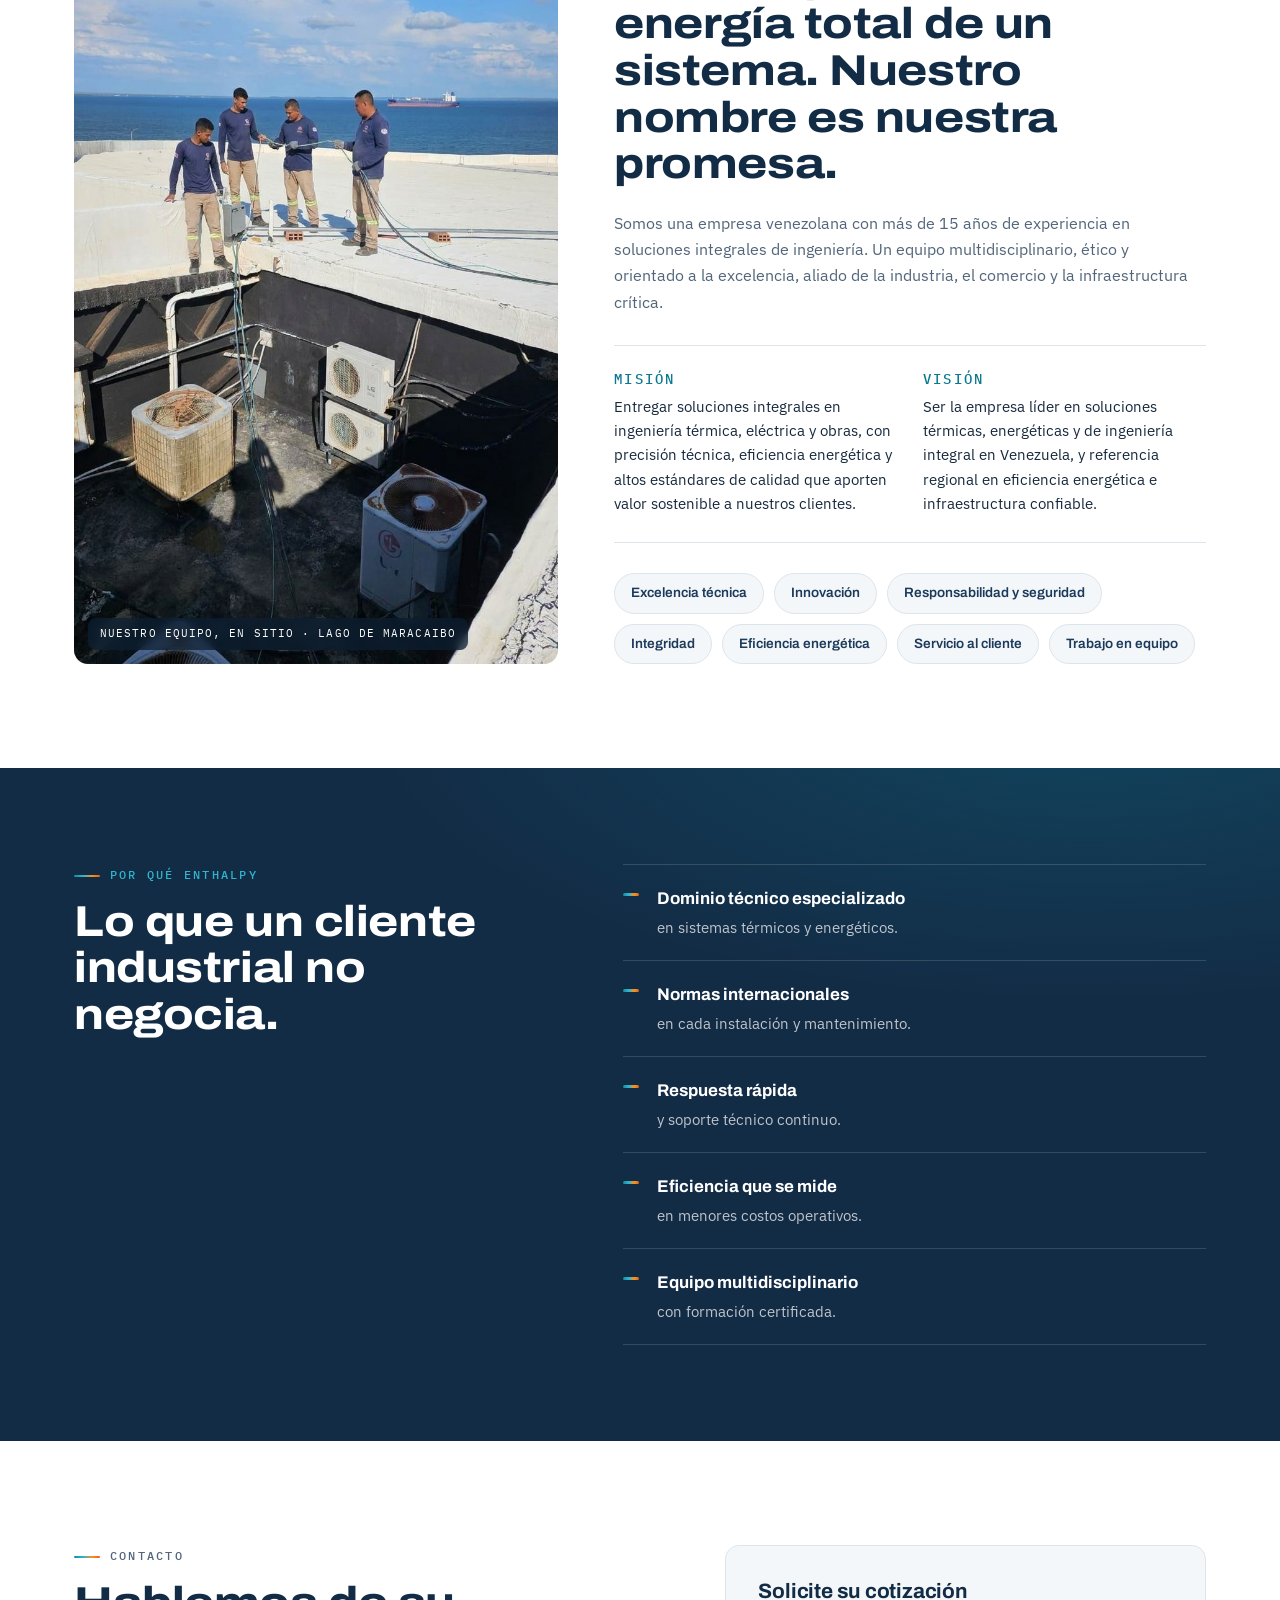
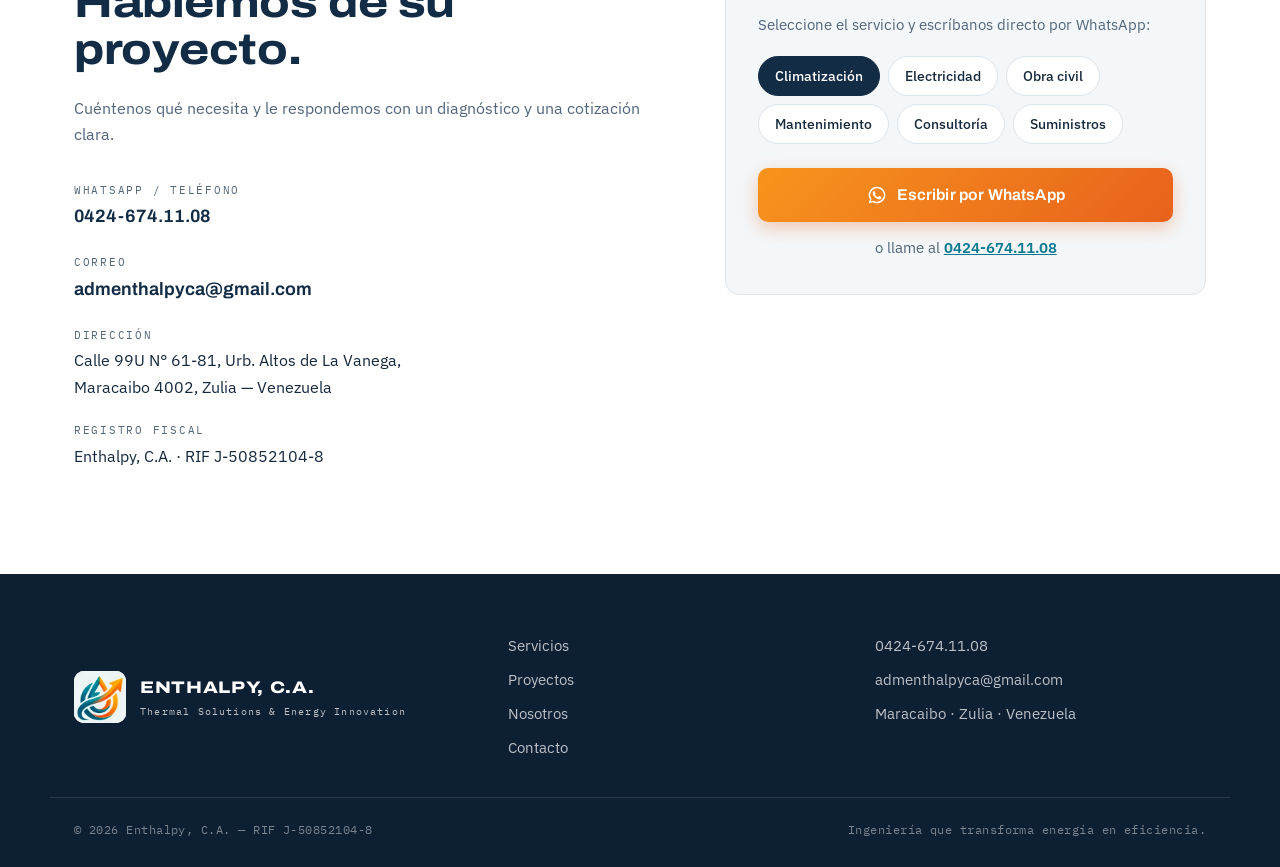
==== commit 2f416bcf: "Agregar Suministros como sexta línea de servicio - Tarjeta ancha de cierre en Servicios: procura y v" ====
--- a/index.html
+++ b/index.html
@@ -13,7 +13,7 @@
   <link rel="preconnect" href="https://fonts.googleapis.com">
   <link rel="preconnect" href="https://fonts.gstatic.com" crossorigin>
   <link href="https://fonts.googleapis.com/css2?family=Archivo:wdth,wght@100,500..800;125,600..800&family=IBM+Plex+Sans:wght@400;500;600&family=IBM+Plex+Mono:wght@400;500&display=swap" rel="stylesheet">
-  <link rel="stylesheet" href="css/styles.css?v=6">
+  <link rel="stylesheet" href="css/styles.css?v=7">
 </head>
 <body>
   <a class="skip-link" href="#servicios">Saltar al contenido</a>
@@ -75,8 +75,8 @@
     <!-- ============ MARQUEE ============ -->
     <div class="marquee" aria-hidden="true">
       <div class="marquee__track">
-        <span>Climatización</span><i>·</i><span>Refrigeración</span><i>·</i><span>Electricidad</span><i>·</i><span>Obras civiles</span><i>·</i><span>Mantenimiento</span><i>·</i><span>+15 años</span><i>·</i>
-        <span>Climatización</span><i>·</i><span>Refrigeración</span><i>·</i><span>Electricidad</span><i>·</i><span>Obras civiles</span><i>·</i><span>Mantenimiento</span><i>·</i><span>+15 años</span><i>·</i>
+        <span>Climatización</span><i>·</i><span>Refrigeración</span><i>·</i><span>Electricidad</span><i>·</i><span>Obras civiles</span><i>·</i><span>Mantenimiento</span><i>·</i><span>Suministros</span><i>·</i><span>+15 años</span><i>·</i>
+        <span>Climatización</span><i>·</i><span>Refrigeración</span><i>·</i><span>Electricidad</span><i>·</i><span>Obras civiles</span><i>·</i><span>Mantenimiento</span><i>·</i><span>Suministros</span><i>·</i><span>+15 años</span><i>·</i>
       </div>
     </div>
 
@@ -85,8 +85,8 @@
       <div class="container">
         <p class="eyebrow reveal">Servicios</p>
         <div class="section__head reveal">
-          <h2>Cinco líneas, una sola responsabilidad técnica.</h2>
-          <p>Del diagnóstico al mantenimiento: asumimos cada proyecto completo, con rigor de ingeniería y normas internacionales.</p>
+          <h2>Seis líneas, una sola responsabilidad técnica.</h2>
+          <p>Del diagnóstico al suministro y el mantenimiento: asumimos cada proyecto completo, con rigor de ingeniería y normas internacionales.</p>
         </div>
 
         <div class="services">
@@ -178,6 +178,24 @@
                 <li>Proyectos y memoria de cálculo</li>
               </ul>
             </div>
+          </article>
+
+          <article class="service service--wide reveal">
+            <div class="service__body">
+              <span class="service__icon" aria-hidden="true">
+                <svg viewBox="0 0 24 24" fill="none" stroke="currentColor" stroke-width="1.7" stroke-linecap="round" stroke-linejoin="round"><path d="M21 8.5 12 3 3 8.5v7L12 21l9-5.5v-7zM12 3v7.5M3 8.5l9 5.5 9-5.5M12 21v-7"/></svg>
+              </span>
+              <h3>Suministros</h3>
+              <p>Procura y venta de equipos, materiales y repuestos originales, con entrega directa a su proyecto.</p>
+              <ul>
+                <li>Equipos de climatización y refrigeración</li>
+                <li>Material eléctrico, tableros y transferencias</li>
+                <li>Repuestos y componentes originales</li>
+              </ul>
+            </div>
+            <figure class="service__media">
+              <img src="assets/img/termica-serpentin.jpg" alt="Serpentín azul de una unidad de climatización nueva de fábrica" loading="lazy">
+            </figure>
           </article>
         </div>
       </div>
@@ -427,6 +445,7 @@
             <button class="chip" data-service="Obra civil / Construcción">Obra civil</button>
             <button class="chip" data-service="Mantenimiento">Mantenimiento</button>
             <button class="chip" data-service="Consultoría técnica">Consultoría</button>
+            <button class="chip" data-service="Suministro de equipos y materiales">Suministros</button>
           </div>
           <a class="btn btn--primary btn--block" id="waQuote" href="https://wa.me/584246741108?text=Hola%20Enthalpy%2C%20quiero%20una%20cotizaci%C3%B3n%20de%3A%20Climatizaci%C3%B3n%20%2F%20Refrigeraci%C3%B3n." target="_blank" rel="noopener">
             <svg viewBox="0 0 24 24" fill="currentColor" aria-hidden="true" width="20" height="20"><path d="M12 2a10 10 0 0 0-8.5 15.3L2 22l4.9-1.4A10 10 0 1 0 12 2zm0 18.2a8.2 8.2 0 0 1-4.2-1.2l-.3-.2-2.9.8.8-2.8-.2-.3A8.2 8.2 0 1 1 12 20.2zm4.5-6.1c-.2-.1-1.5-.7-1.7-.8-.2-.1-.4-.1-.6.1-.2.2-.6.8-.8 1-.1.2-.3.2-.5.1a6.7 6.7 0 0 1-3.3-2.9c-.2-.4.2-.4.7-1.3.1-.2 0-.4 0-.5l-.8-1.9c-.2-.5-.4-.4-.6-.4h-.5c-.2 0-.5.1-.7.3-.2.3-.9.9-.9 2.2s.9 2.5 1.1 2.7c.1.2 1.8 2.8 4.4 3.9 1.6.7 2.3.8 3.1.6.5-.1 1.5-.6 1.7-1.2.2-.6.2-1.1.1-1.2 0-.1-.2-.2-.5-.3z"/></svg>
--- a/css/styles.css
+++ b/css/styles.css
@@ -486,6 +486,16 @@
   padding: 0;
 }
 .service--feature .service__body { padding: 34px 32px; }
+/* Tarjeta ancha de cierre (Suministros): texto + foto a lo largo de toda la fila */
+.service--wide {
+  grid-column: 1 / -1;
+  display: grid;
+  grid-template-columns: 1.1fr 0.9fr;
+  gap: 0;
+  padding: 0;
+}
+.service--wide .service__body { padding: 34px 32px; }
+.service--wide .service__media { min-height: 240px; }
 .service__media { margin: 0; position: relative; min-height: 260px; }
 .service__media img {
   position: absolute;
@@ -1021,7 +1031,7 @@
     mask-image: radial-gradient(circle 150px at var(--lx, 72%) var(--ly, 38%), #000 0 52%, transparent 100%);
   }
   .services { grid-template-columns: 1fr; }
-  .service--feature { grid-column: auto; grid-template-columns: 1fr; }
+  .service--feature, .service--wide { grid-column: auto; grid-template-columns: 1fr; }
   .service__media { min-height: 220px; }
   .about { grid-template-columns: 1fr; gap: 34px; }
   .about__media { min-height: 300px; }
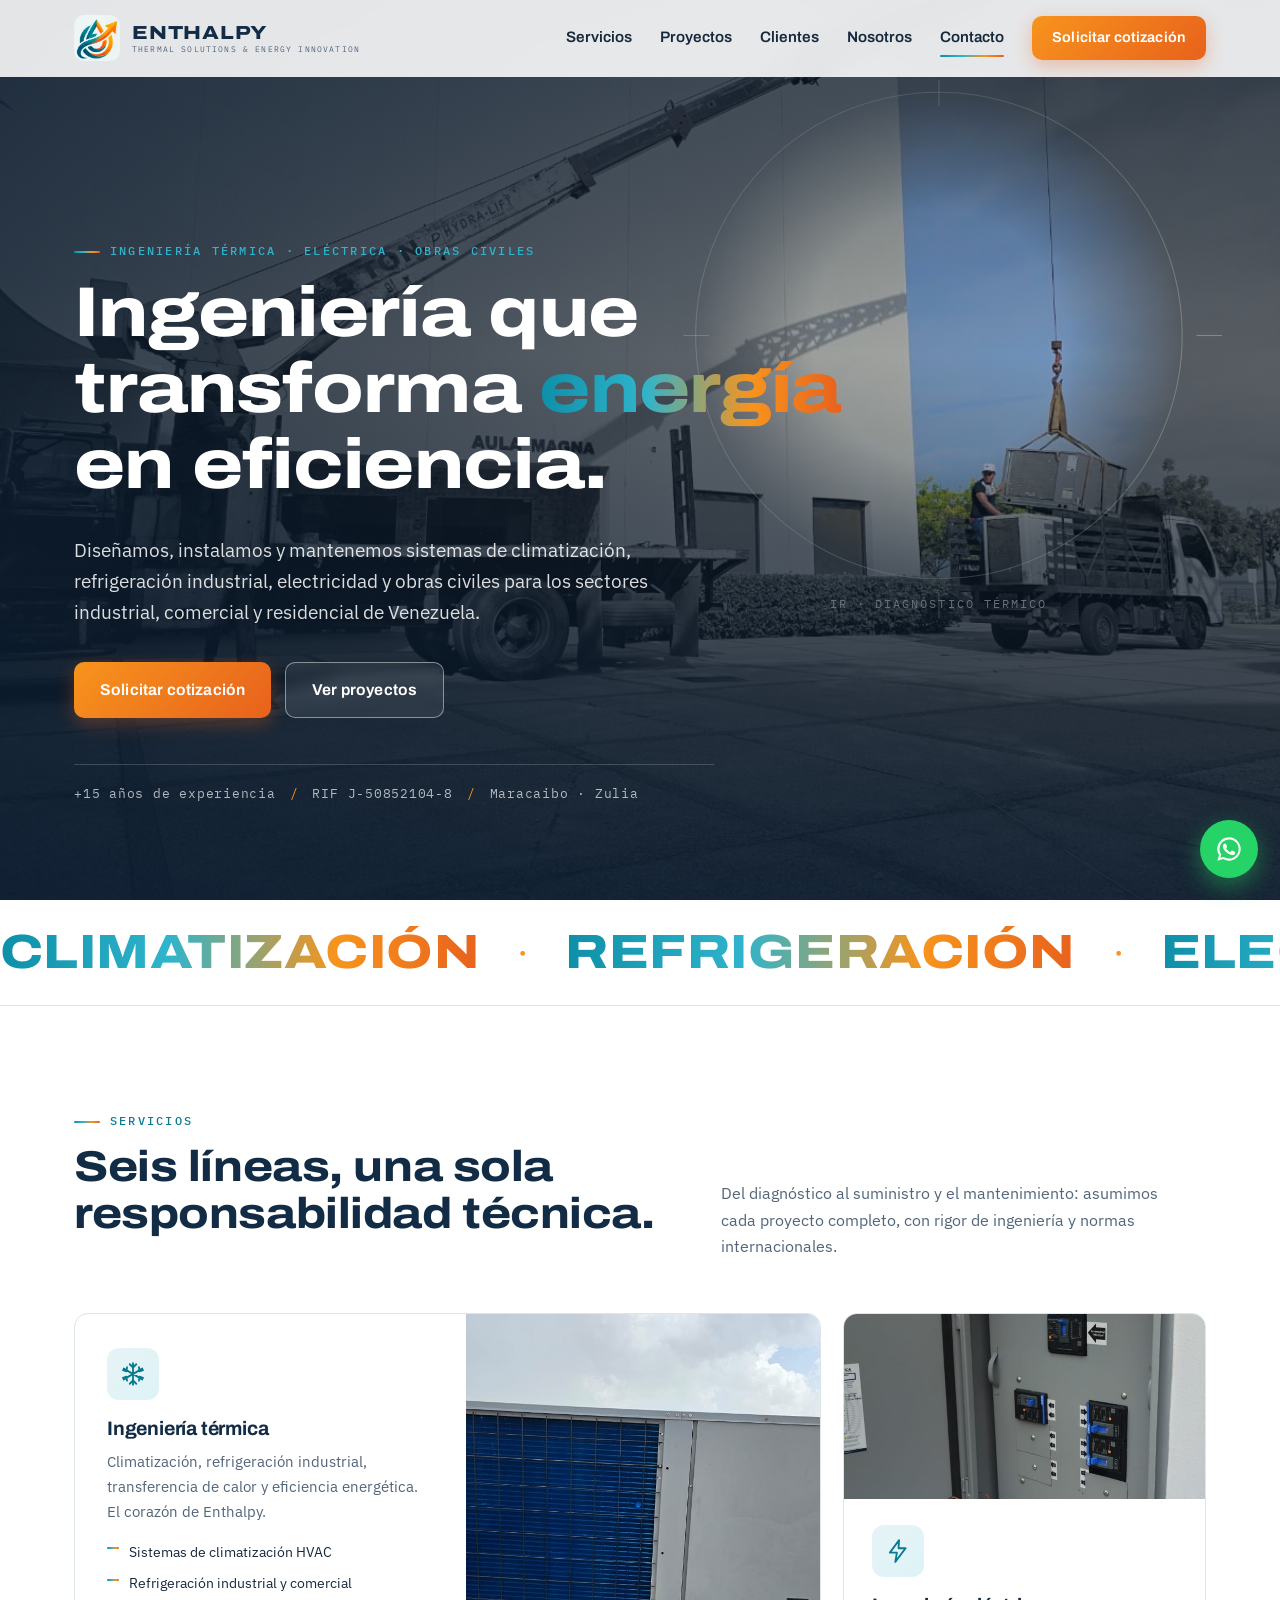
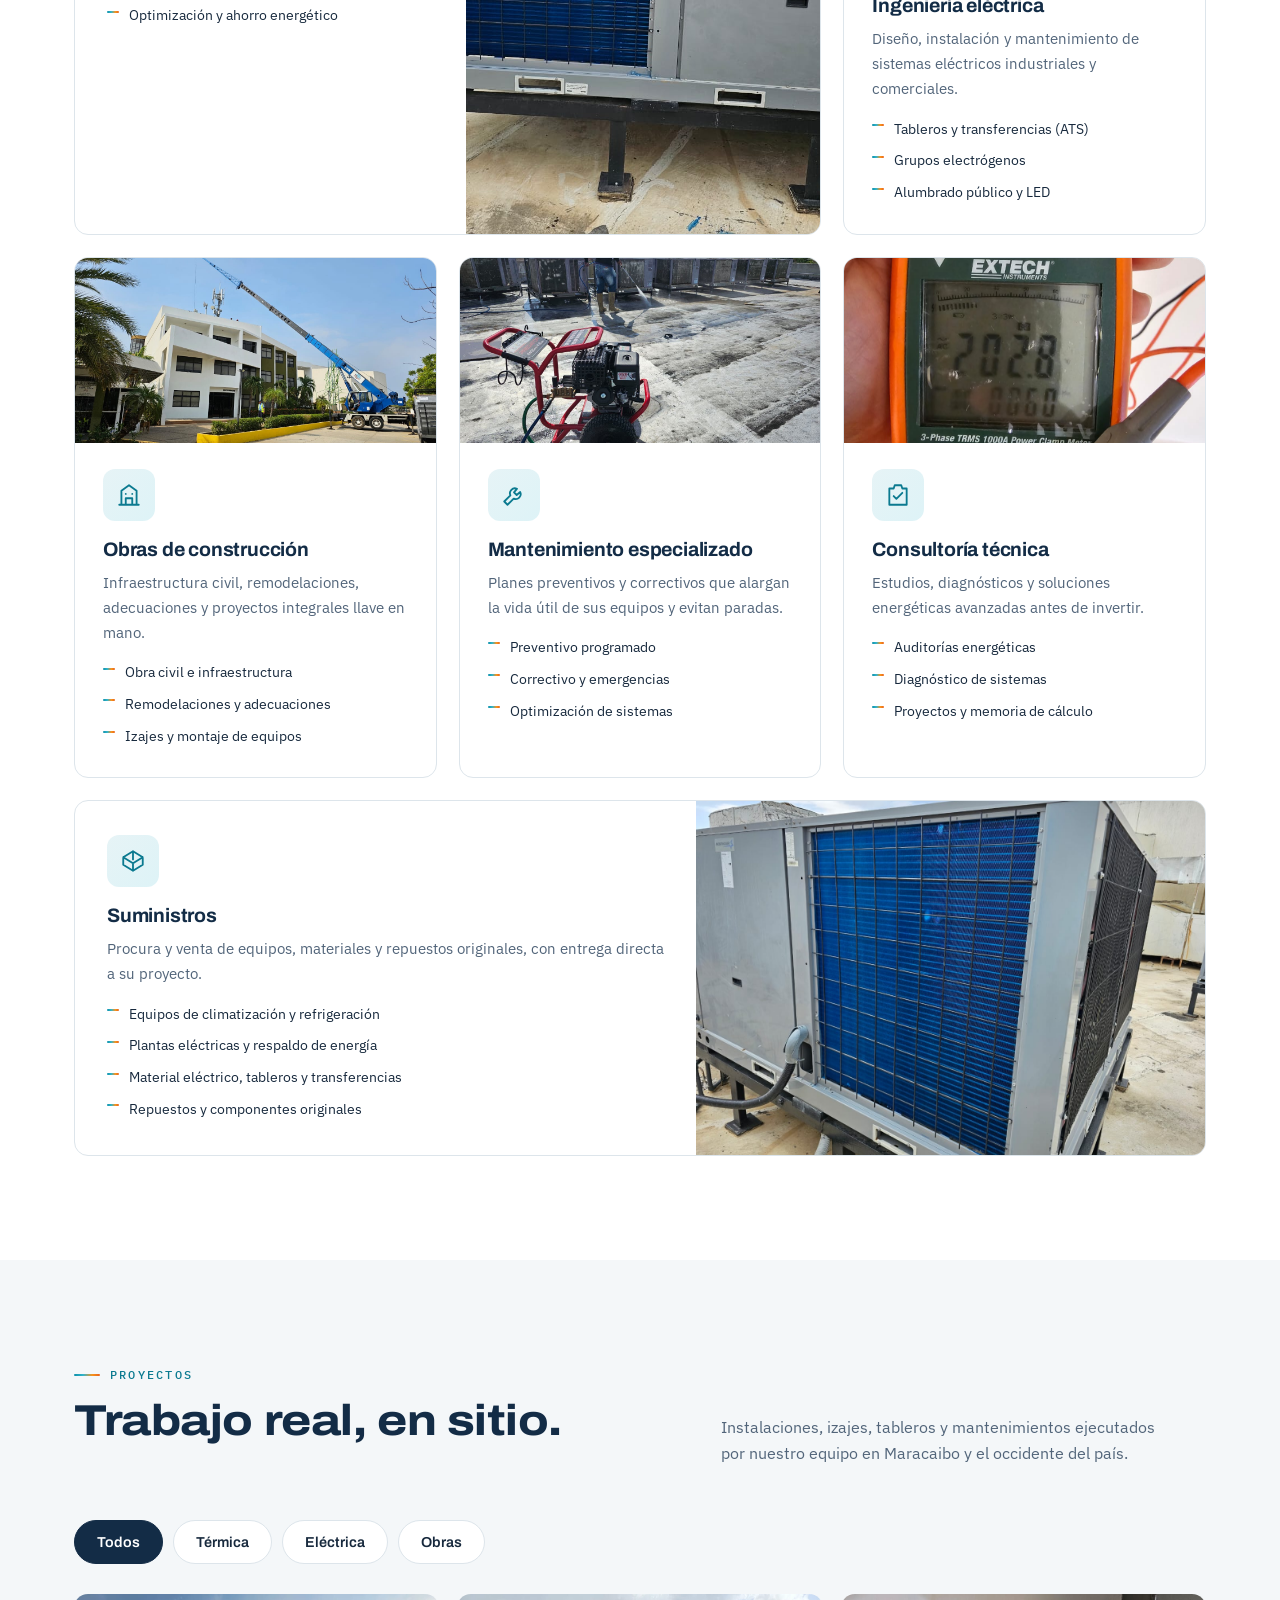
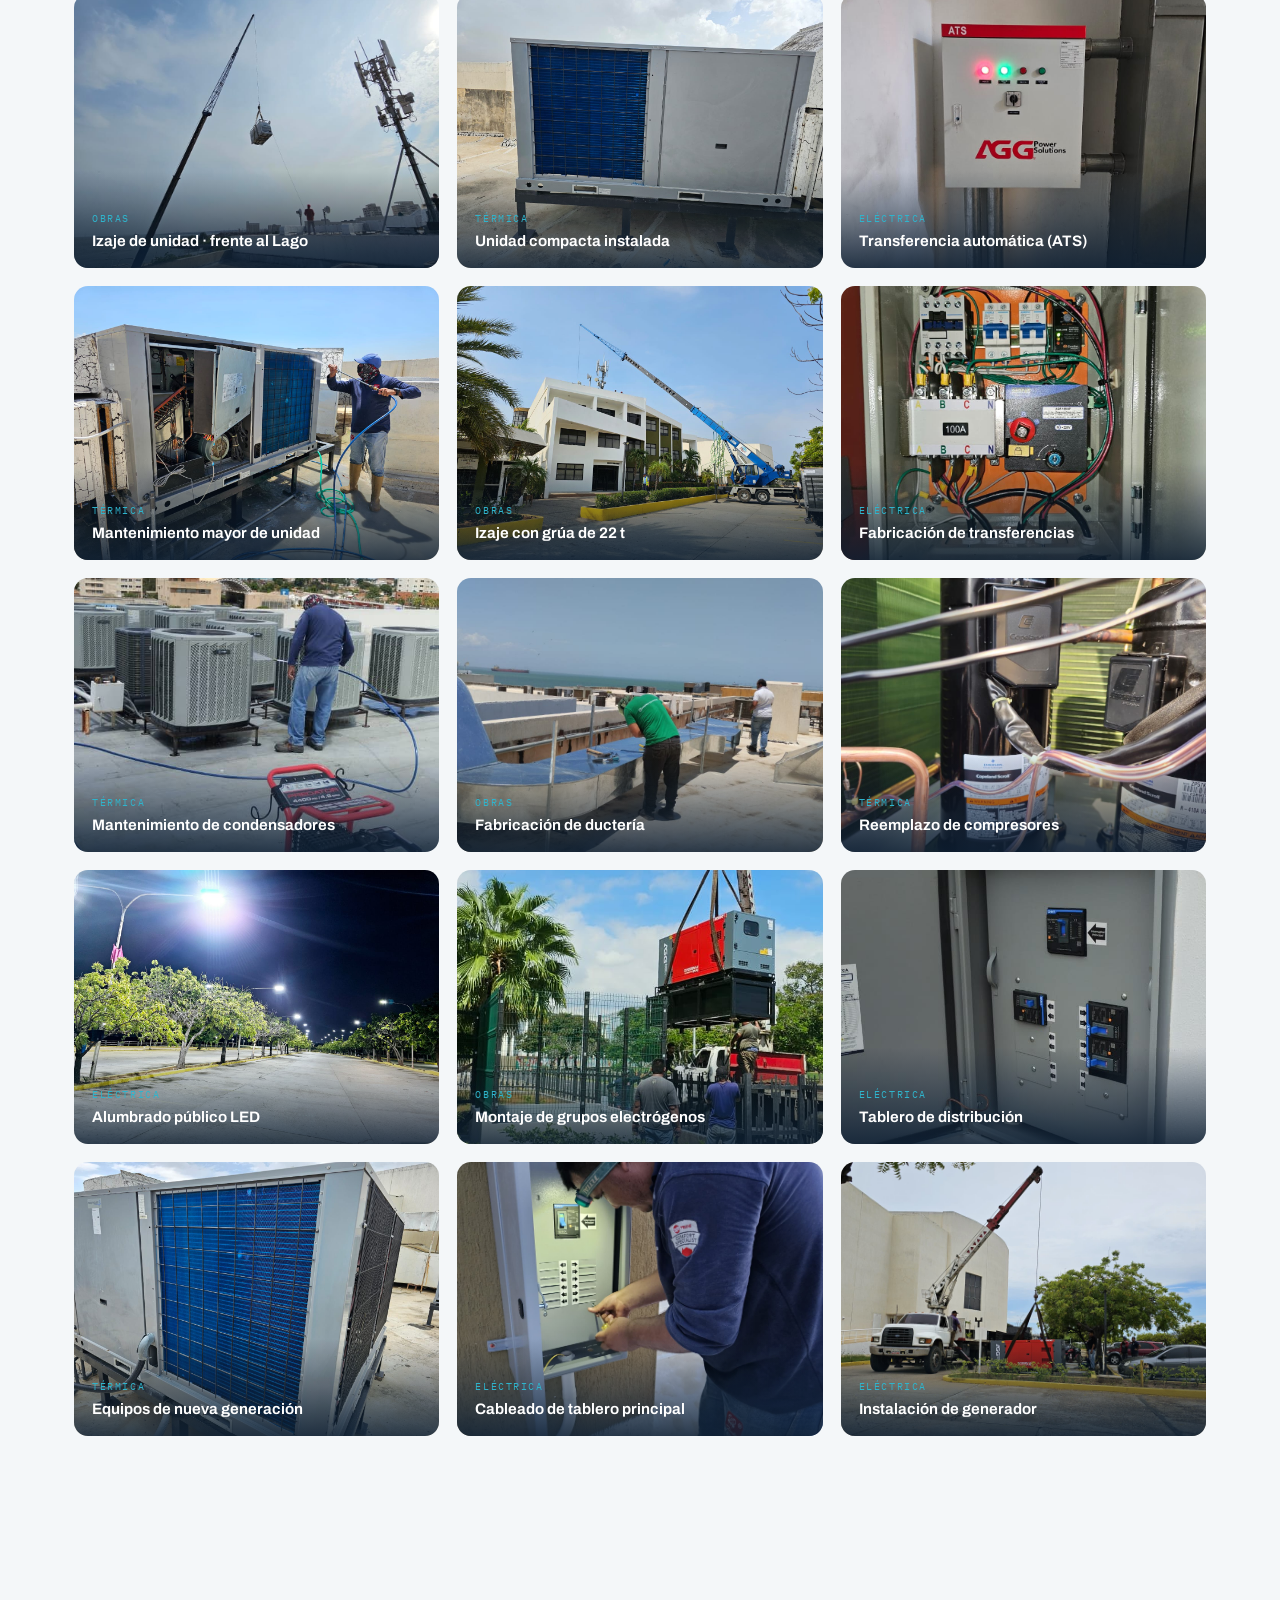
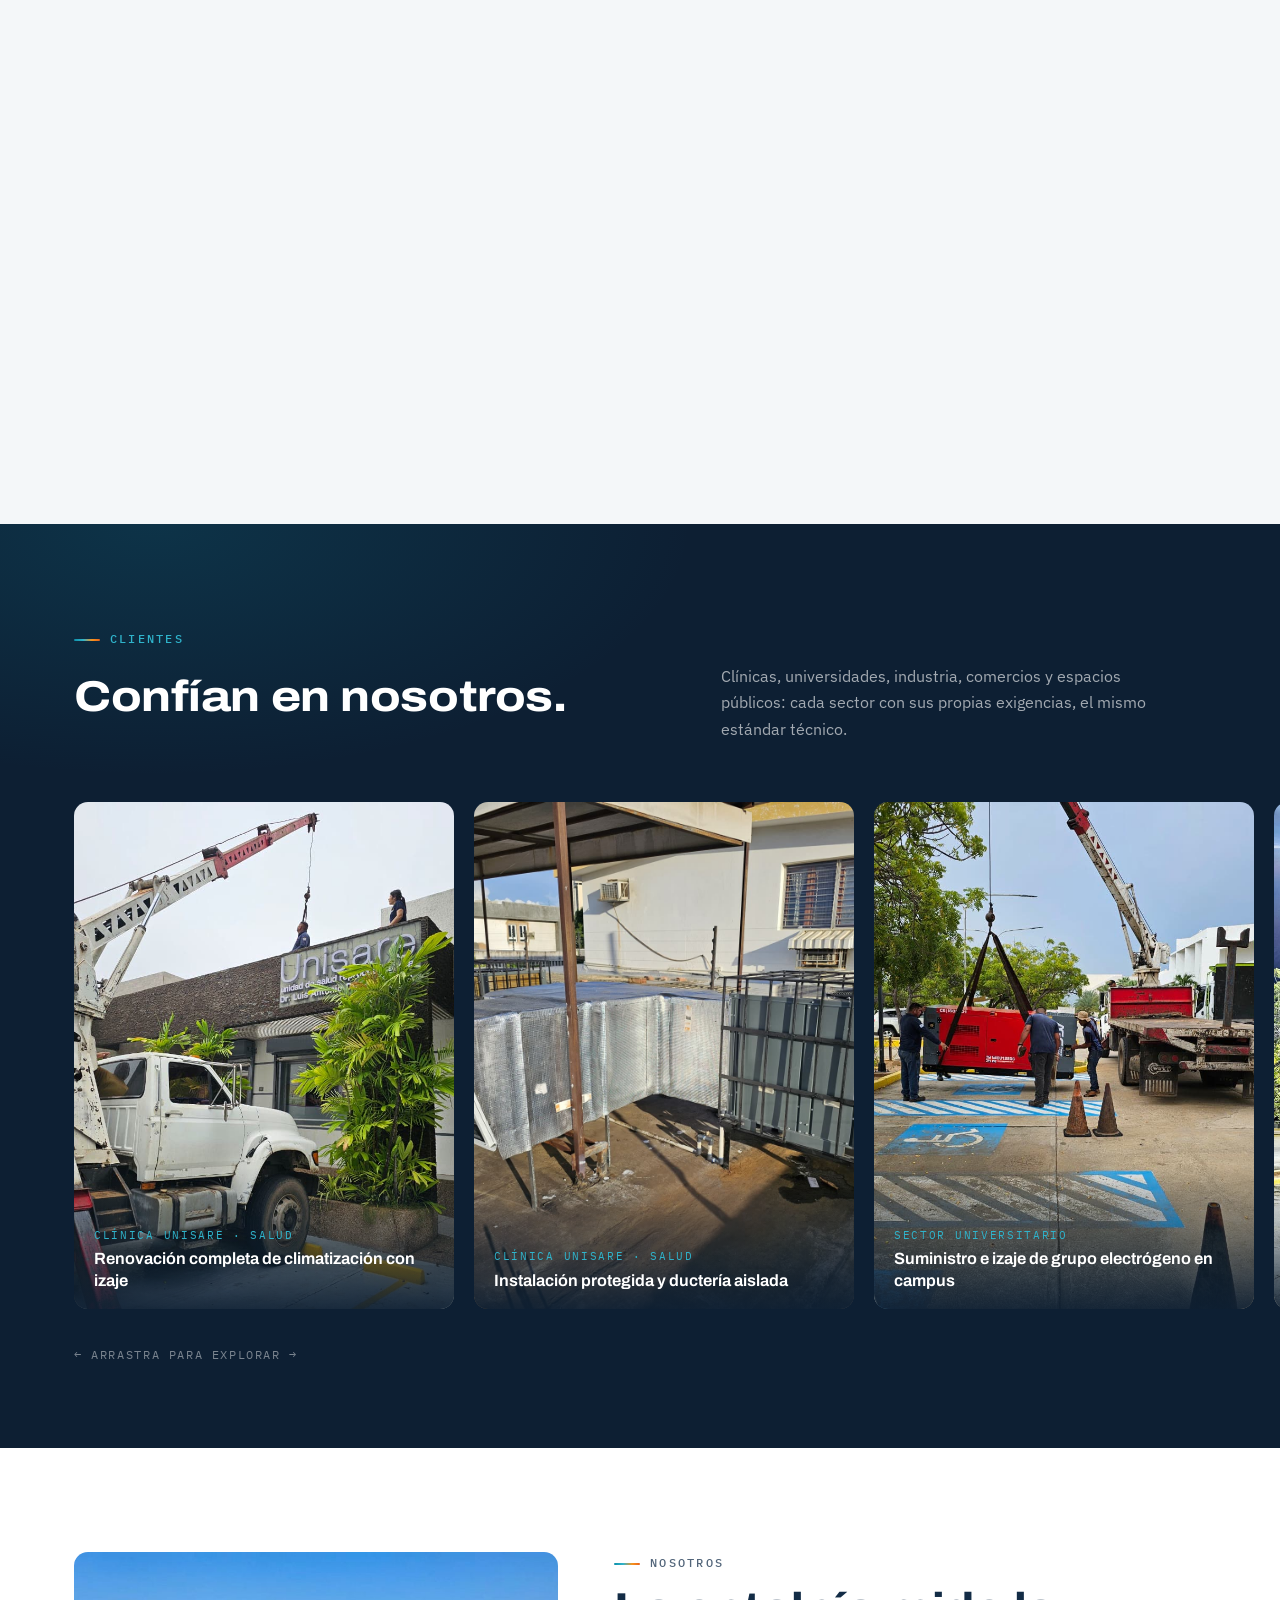
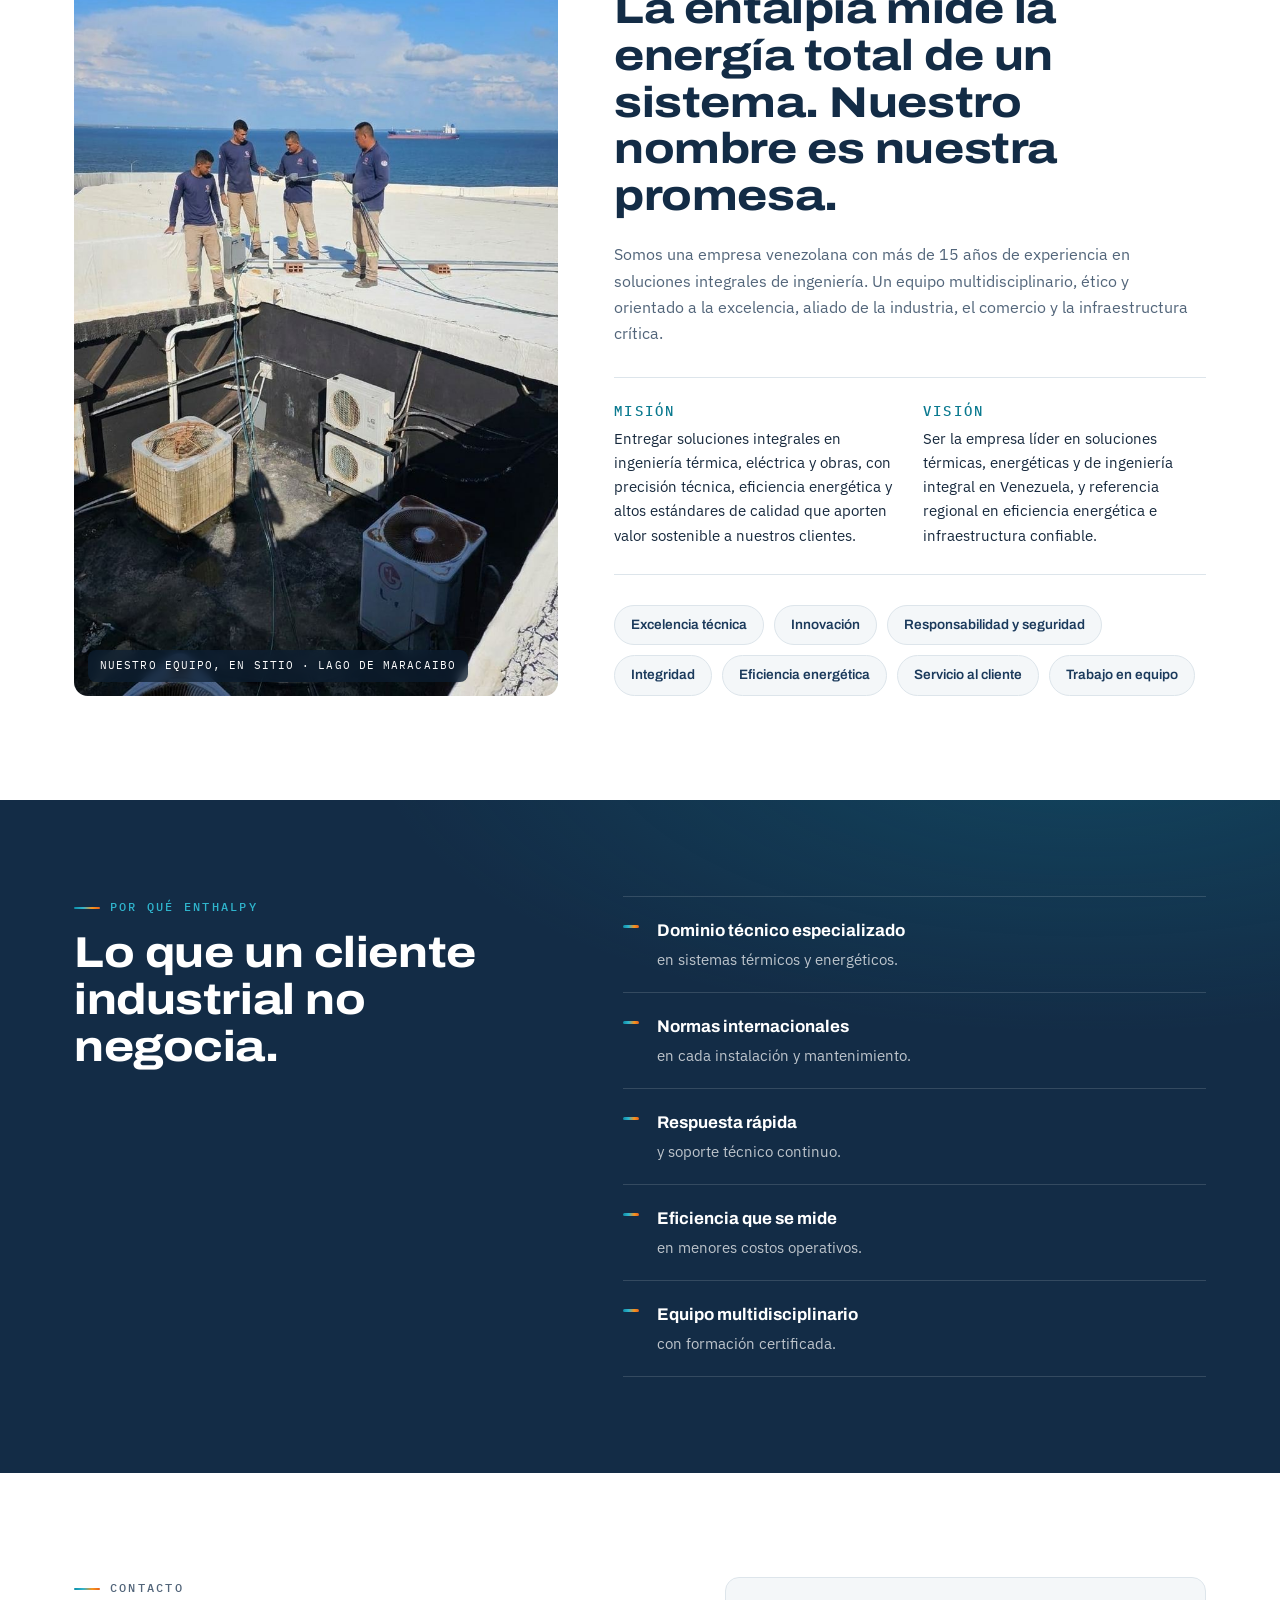
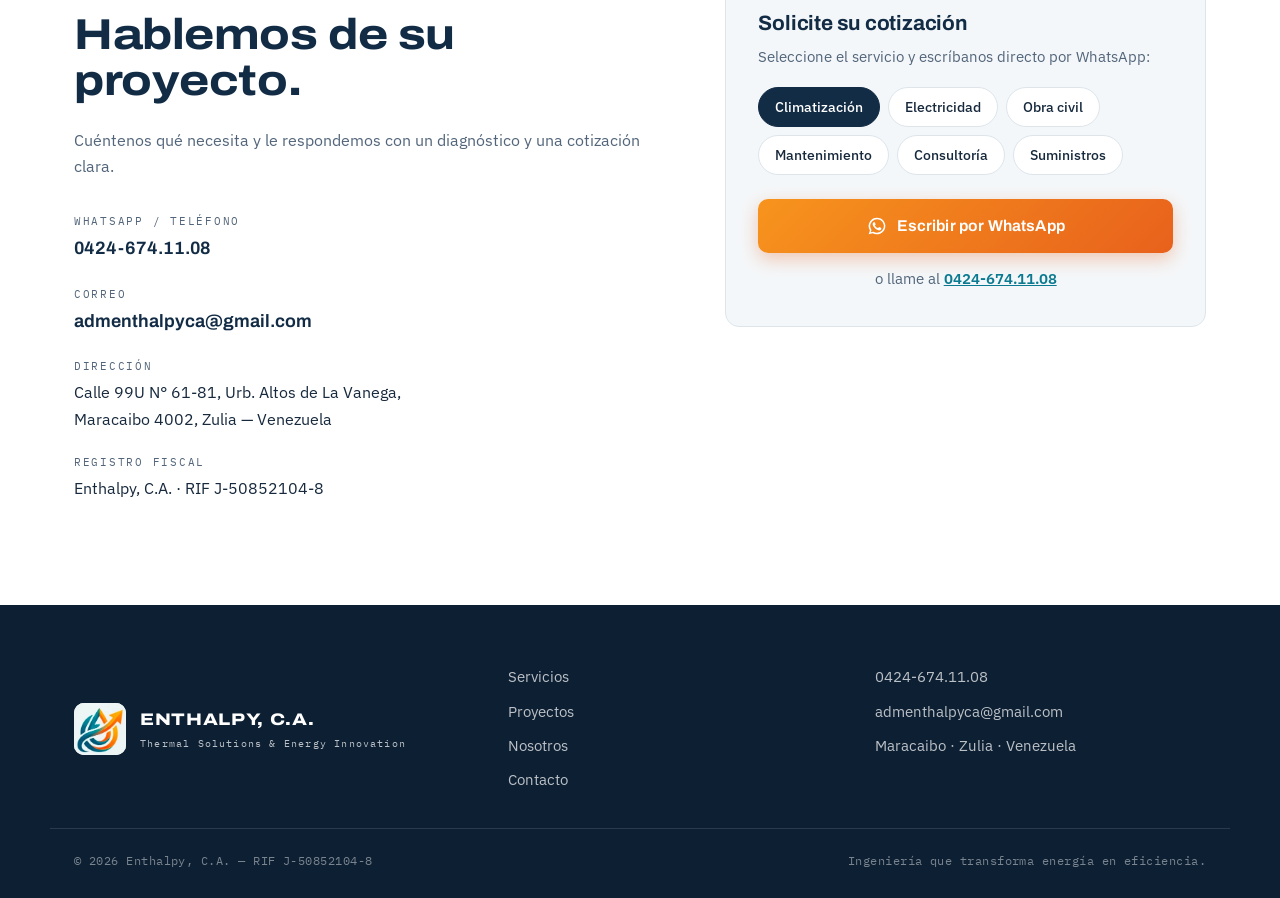
==== commit 8ab08746: "Suministros: agregar plantas eléctricas al listado (feedback del cliente) Co-Authored-By: Claude Opu" ====
--- a/index.html
+++ b/index.html
@@ -189,6 +189,7 @@
               <p>Procura y venta de equipos, materiales y repuestos originales, con entrega directa a su proyecto.</p>
               <ul>
                 <li>Equipos de climatización y refrigeración</li>
+                <li>Plantas eléctricas y respaldo de energía</li>
                 <li>Material eléctrico, tableros y transferencias</li>
                 <li>Repuestos y componentes originales</li>
               </ul>
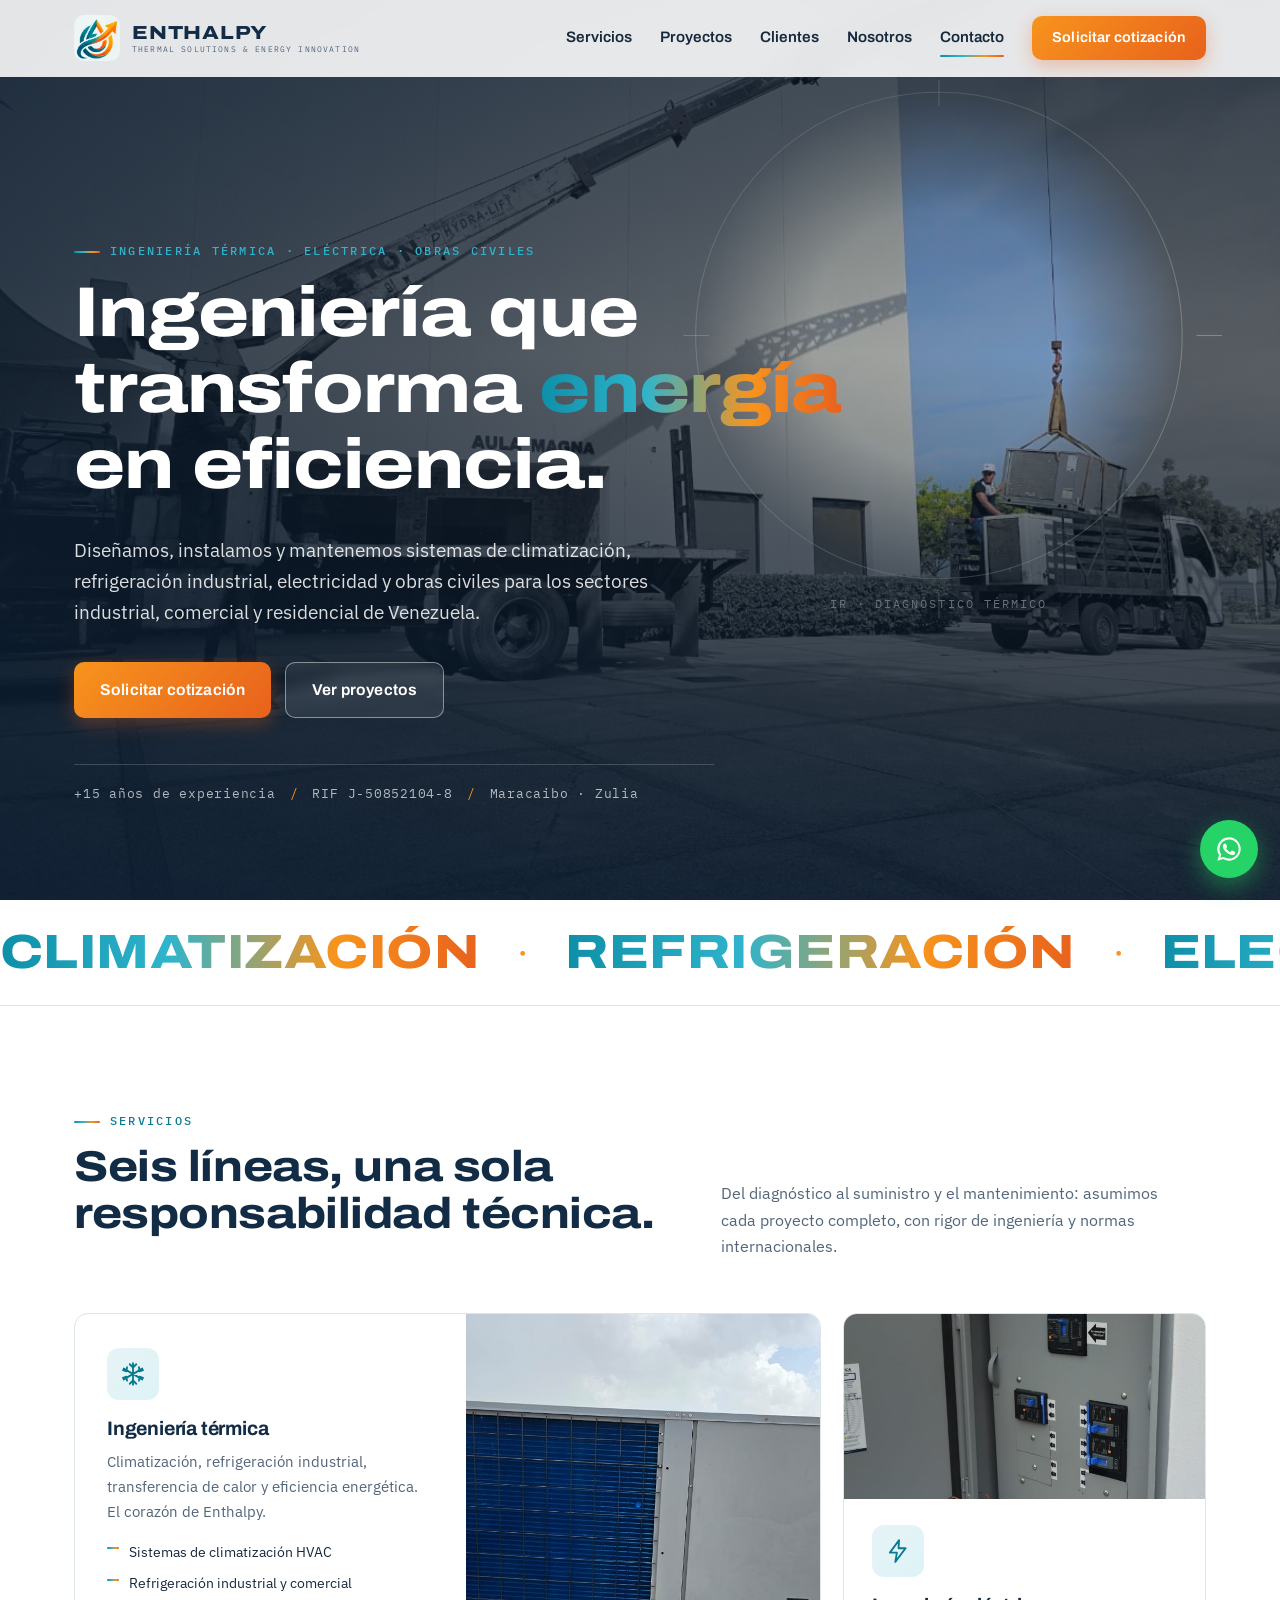
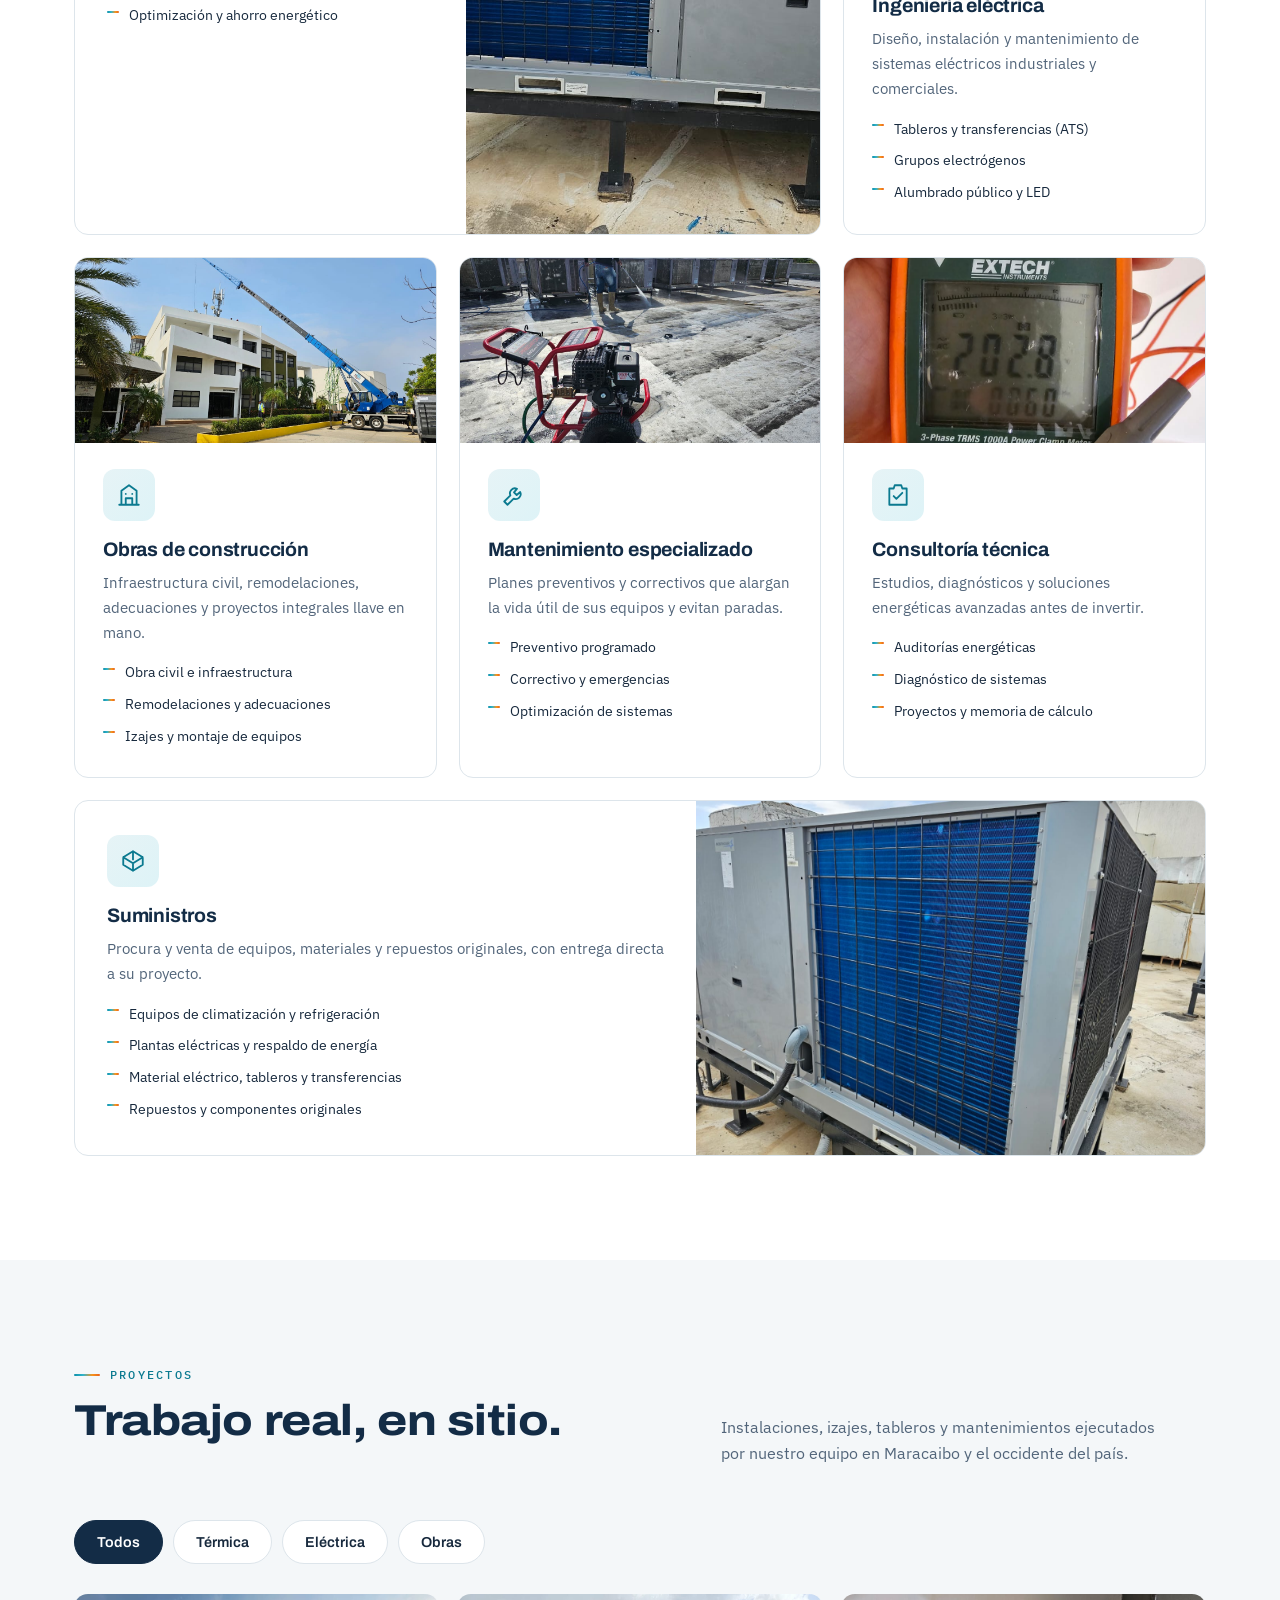
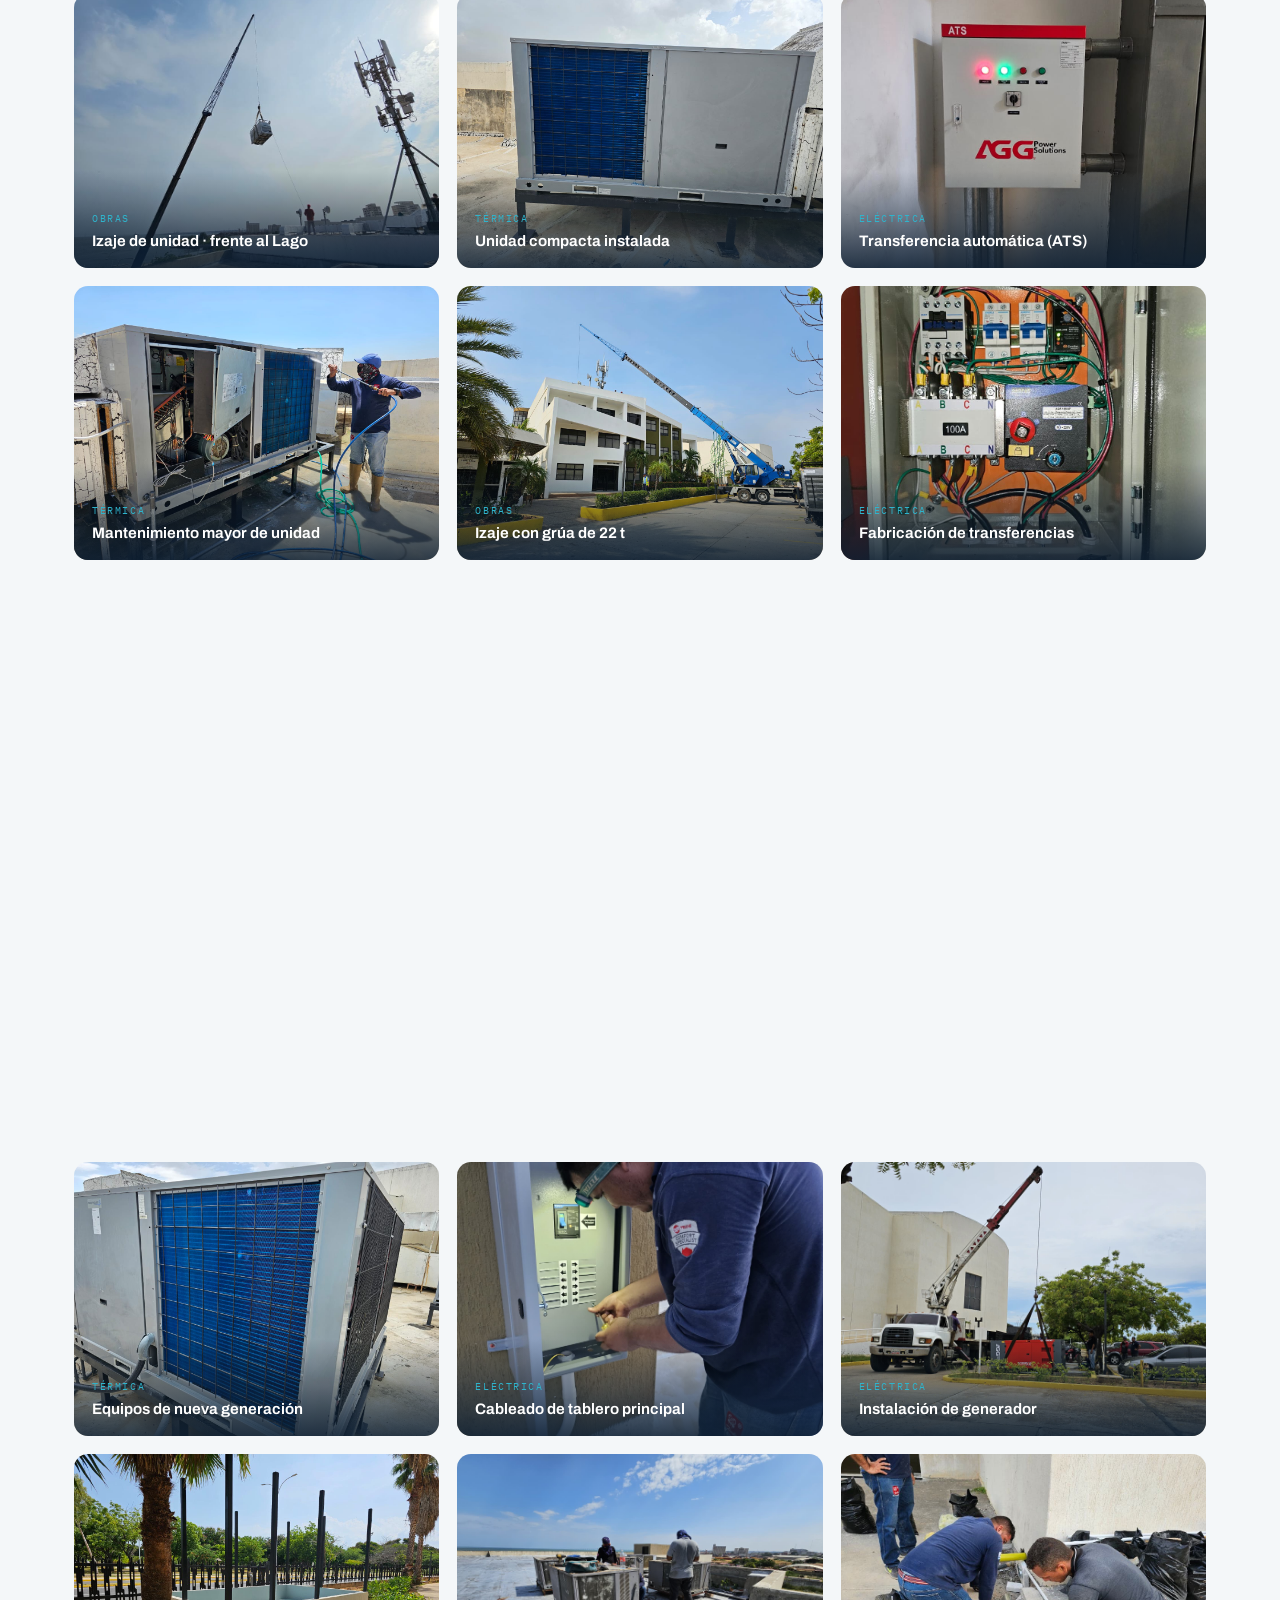
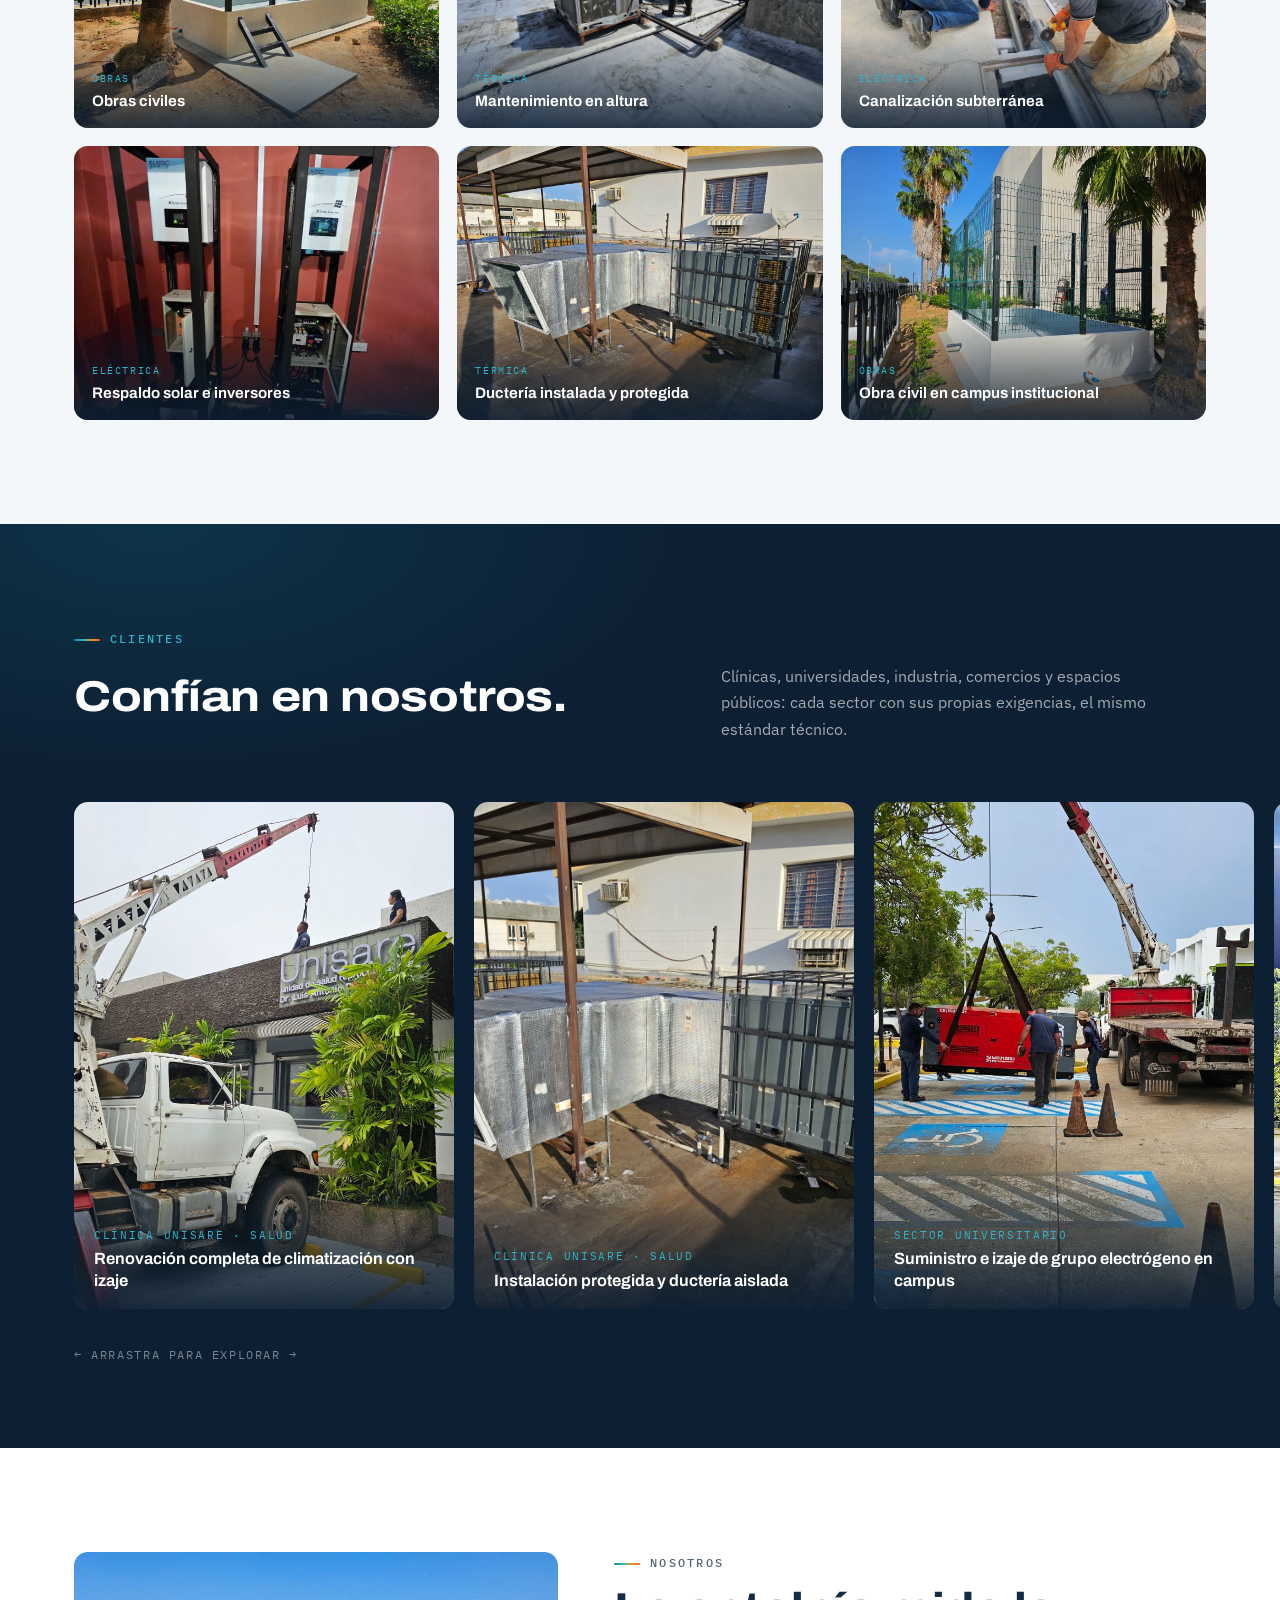
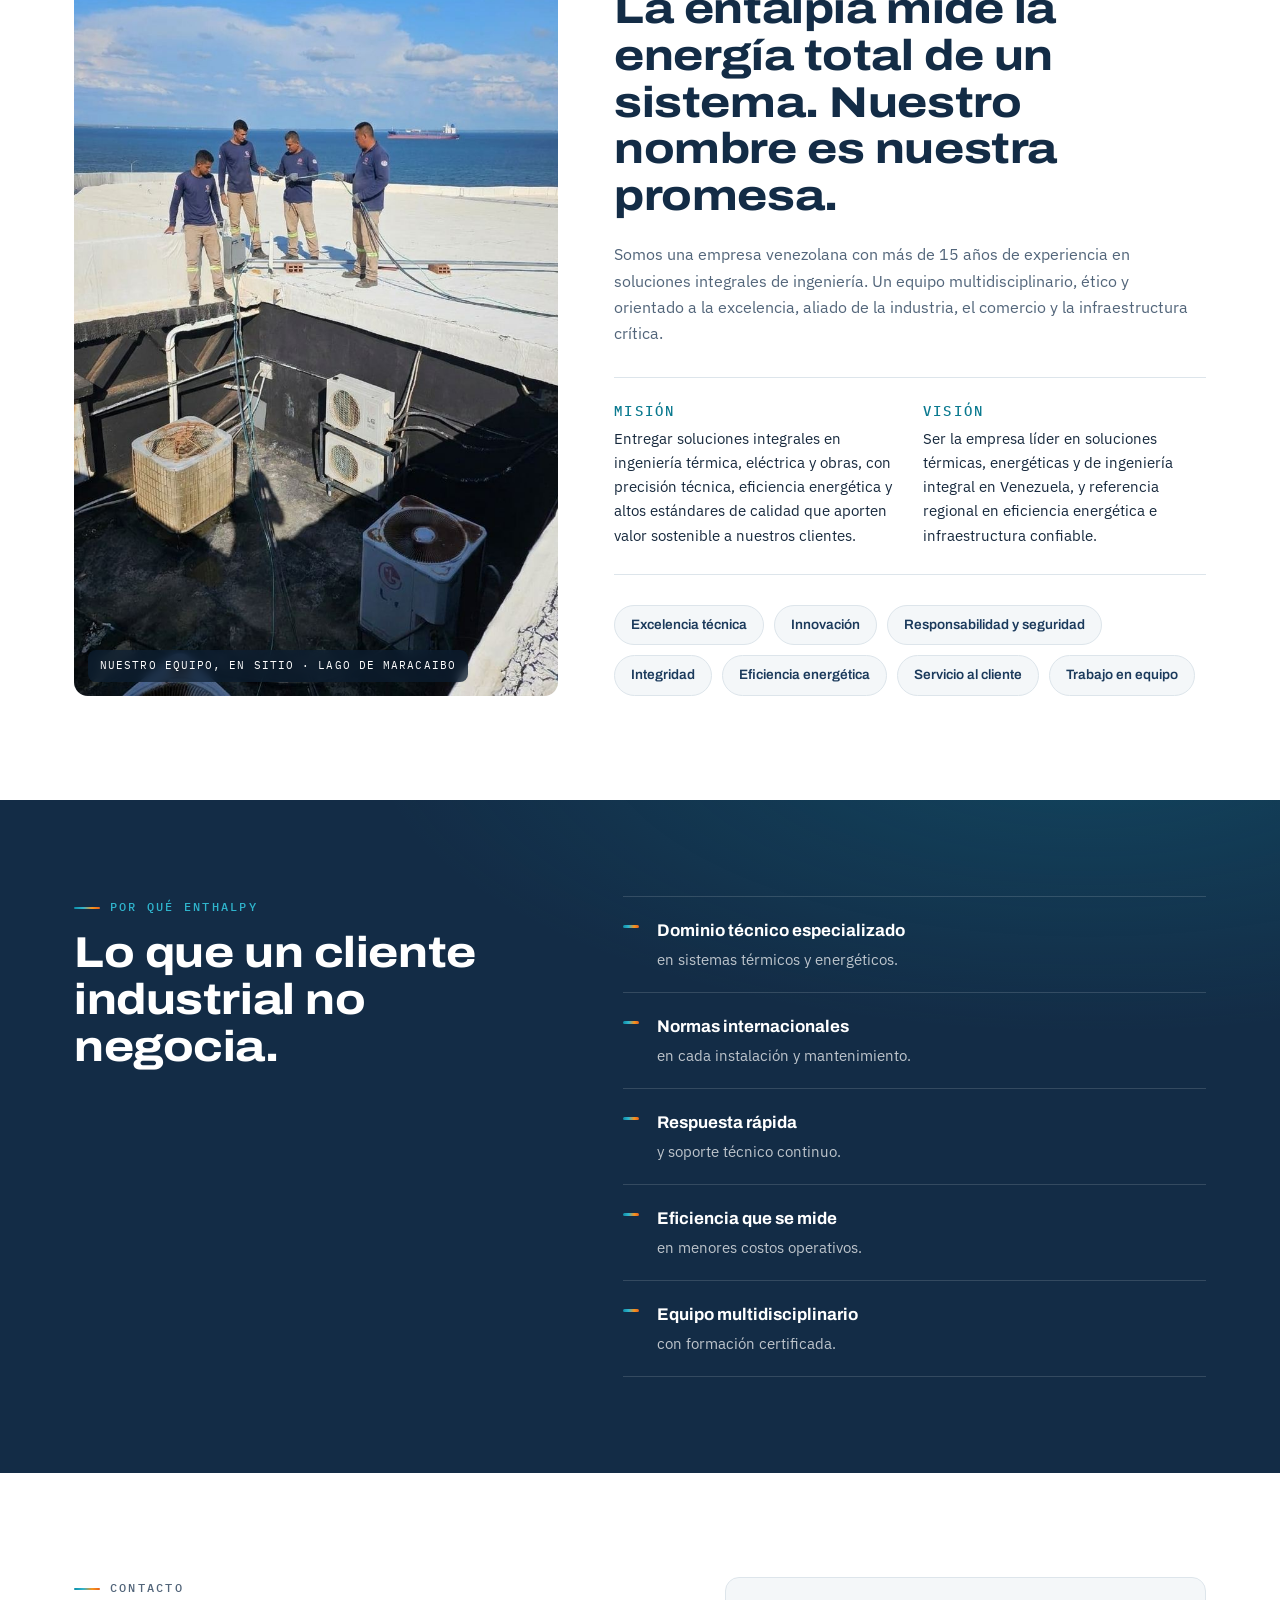
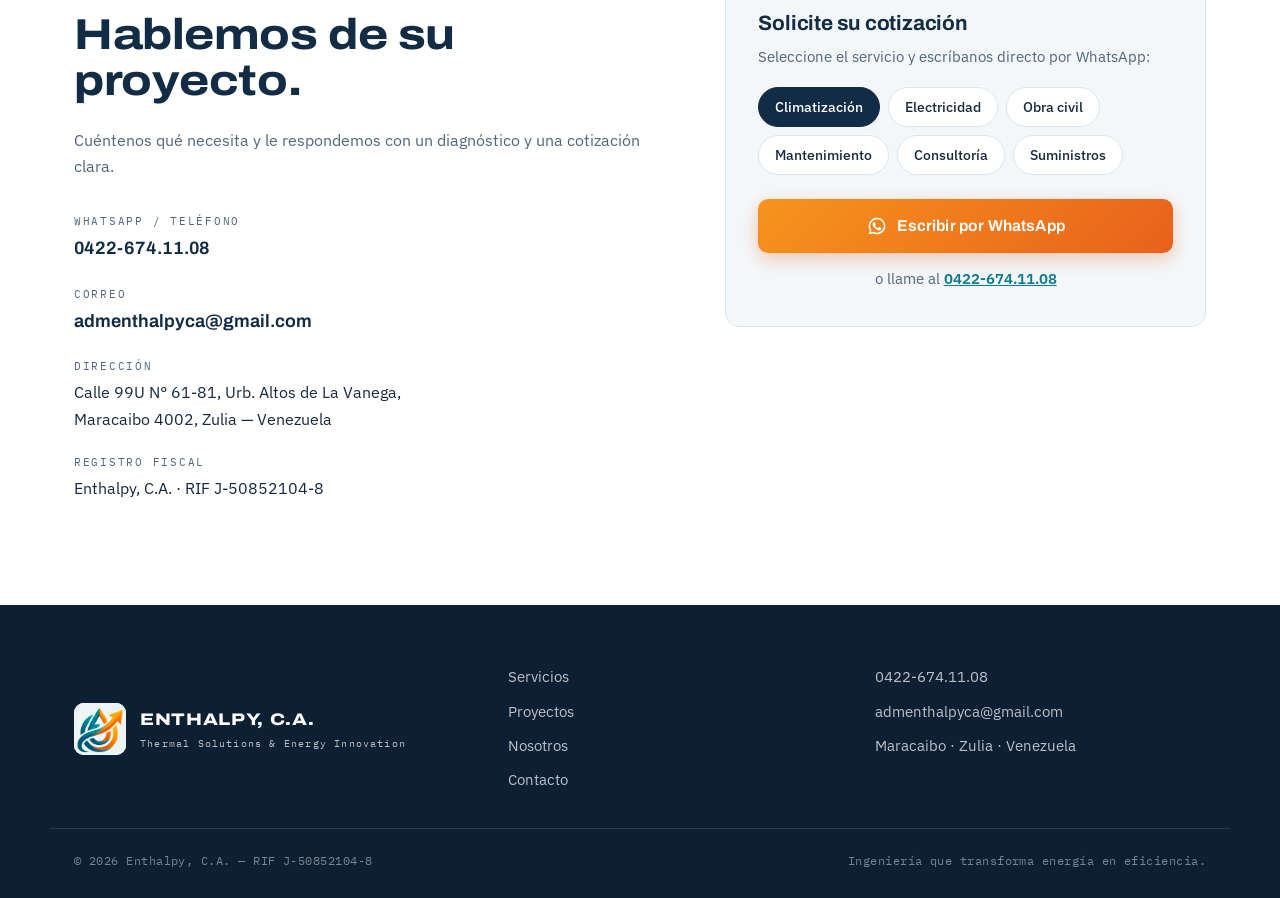
==== commit 1b95b38c: "Actualizar teléfono/WhatsApp a 0422-6741108 (confirmado por el cliente) Cambiado en todos los CTA de" ====
--- a/index.html
+++ b/index.html
@@ -7,8 +7,10 @@
   <meta name="description" content="Enthalpy, C.A. — Más de 15 años en climatización, refrigeración industrial, sistemas eléctricos y obras de construcción en Maracaibo, Venezuela. RIF J-50852104-8.">
   <meta property="og:title" content="Enthalpy, C.A. — Thermal Solutions & Energy Innovation">
   <meta property="og:description" content="Ingeniería que transforma energía en eficiencia. Climatización, electricidad y obras civiles en Venezuela.">
-  <meta property="og:image" content="assets/img/logo-enthalpy.jpg">
+  <meta property="og:image" content="https://enthalpyca.com/assets/img/logo-enthalpy.jpg">
+  <meta property="og:url" content="https://enthalpyca.com/">
   <meta property="og:type" content="website">
+  <link rel="canonical" href="https://enthalpyca.com/">
   <link rel="icon" type="image/jpeg" href="assets/img/logo-icon.jpg">
   <link rel="preconnect" href="https://fonts.googleapis.com">
   <link rel="preconnect" href="https://fonts.gstatic.com" crossorigin>
@@ -35,7 +37,7 @@
         <a href="#clientes">Clientes</a>
         <a href="#nosotros">Nosotros</a>
         <a href="#contacto">Contacto</a>
-        <a class="btn btn--primary btn--nav" href="https://wa.me/584246741108?text=Hola%2C%20quiero%20solicitar%20una%20cotizaci%C3%B3n%20con%20Enthalpy." target="_blank" rel="noopener">Solicitar cotización</a>
+        <a class="btn btn--primary btn--nav" href="https://wa.me/584226741108?text=Hola%2C%20quiero%20solicitar%20una%20cotizaci%C3%B3n%20con%20Enthalpy." target="_blank" rel="noopener">Solicitar cotización</a>
       </nav>
       <button class="nav__toggle" id="navToggle" aria-expanded="false" aria-controls="navLinks" aria-label="Abrir menú">
         <span></span><span></span><span></span>
@@ -59,7 +61,7 @@
         <h1>Ingeniería que transforma <em>energía</em> en eficiencia.</h1>
         <p class="hero__sub">Diseñamos, instalamos y mantenemos sistemas de climatización, refrigeración industrial, electricidad y obras civiles para los sectores industrial, comercial y residencial de Venezuela.</p>
         <div class="hero__actions">
-          <a class="btn btn--primary" href="https://wa.me/584246741108?text=Hola%2C%20quiero%20solicitar%20una%20cotizaci%C3%B3n%20con%20Enthalpy." target="_blank" rel="noopener">Solicitar cotización</a>
+          <a class="btn btn--primary" href="https://wa.me/584226741108?text=Hola%2C%20quiero%20solicitar%20una%20cotizaci%C3%B3n%20con%20Enthalpy." target="_blank" rel="noopener">Solicitar cotización</a>
           <a class="btn btn--ghost" href="#proyectos">Ver proyectos</a>
         </div>
         <p class="hero__data">
@@ -421,7 +423,7 @@
           <ul class="contact__list reveal">
             <li>
               <span class="contact__label">WhatsApp / Teléfono</span>
-              <a href="tel:+584246741108">0424-674.11.08</a>
+              <a href="tel:+584226741108">0422-674.11.08</a>
             </li>
             <li>
               <span class="contact__label">Correo</span>
@@ -448,11 +450,11 @@
             <button class="chip" data-service="Consultoría técnica">Consultoría</button>
             <button class="chip" data-service="Suministro de equipos y materiales">Suministros</button>
           </div>
-          <a class="btn btn--primary btn--block" id="waQuote" href="https://wa.me/584246741108?text=Hola%20Enthalpy%2C%20quiero%20una%20cotizaci%C3%B3n%20de%3A%20Climatizaci%C3%B3n%20%2F%20Refrigeraci%C3%B3n." target="_blank" rel="noopener">
+          <a class="btn btn--primary btn--block" id="waQuote" href="https://wa.me/584226741108?text=Hola%20Enthalpy%2C%20quiero%20una%20cotizaci%C3%B3n%20de%3A%20Climatizaci%C3%B3n%20%2F%20Refrigeraci%C3%B3n." target="_blank" rel="noopener">
             <svg viewBox="0 0 24 24" fill="currentColor" aria-hidden="true" width="20" height="20"><path d="M12 2a10 10 0 0 0-8.5 15.3L2 22l4.9-1.4A10 10 0 1 0 12 2zm0 18.2a8.2 8.2 0 0 1-4.2-1.2l-.3-.2-2.9.8.8-2.8-.2-.3A8.2 8.2 0 1 1 12 20.2zm4.5-6.1c-.2-.1-1.5-.7-1.7-.8-.2-.1-.4-.1-.6.1-.2.2-.6.8-.8 1-.1.2-.3.2-.5.1a6.7 6.7 0 0 1-3.3-2.9c-.2-.4.2-.4.7-1.3.1-.2 0-.4 0-.5l-.8-1.9c-.2-.5-.4-.4-.6-.4h-.5c-.2 0-.5.1-.7.3-.2.3-.9.9-.9 2.2s.9 2.5 1.1 2.7c.1.2 1.8 2.8 4.4 3.9 1.6.7 2.3.8 3.1.6.5-.1 1.5-.6 1.7-1.2.2-.6.2-1.1.1-1.2 0-.1-.2-.2-.5-.3z"/></svg>
             Escribir por WhatsApp
           </a>
-          <p class="contact__alt">o llame al <a href="tel:+584246741108">0424-674.11.08</a></p>
+          <p class="contact__alt">o llame al <a href="tel:+584226741108">0422-674.11.08</a></p>
         </div>
       </div>
     </section>
@@ -475,7 +477,7 @@
         <a href="#contacto">Contacto</a>
       </nav>
       <div class="footer__contact">
-        <a href="tel:+584246741108">0424-674.11.08</a>
+        <a href="tel:+584226741108">0422-674.11.08</a>
         <a href="mailto:admenthalpyca@gmail.com">admenthalpyca@gmail.com</a>
         <span>Maracaibo · Zulia · Venezuela</span>
       </div>
@@ -487,7 +489,7 @@
   </footer>
 
   <!-- WhatsApp flotante -->
-  <a class="wa-float" href="https://wa.me/584246741108?text=Hola%20Enthalpy%2C%20necesito%20informaci%C3%B3n." target="_blank" rel="noopener" aria-label="Escribir a Enthalpy por WhatsApp">
+  <a class="wa-float" href="https://wa.me/584226741108?text=Hola%20Enthalpy%2C%20necesito%20informaci%C3%B3n." target="_blank" rel="noopener" aria-label="Escribir a Enthalpy por WhatsApp">
     <svg viewBox="0 0 24 24" fill="currentColor" aria-hidden="true" width="28" height="28"><path d="M12 2a10 10 0 0 0-8.5 15.3L2 22l4.9-1.4A10 10 0 1 0 12 2zm0 18.2a8.2 8.2 0 0 1-4.2-1.2l-.3-.2-2.9.8.8-2.8-.2-.3A8.2 8.2 0 1 1 12 20.2zm4.5-6.1c-.2-.1-1.5-.7-1.7-.8-.2-.1-.4-.1-.6.1-.2.2-.6.8-.8 1-.1.2-.3.2-.5.1a6.7 6.7 0 0 1-3.3-2.9c-.2-.4.2-.4.7-1.3.1-.2 0-.4 0-.5l-.8-1.9c-.2-.5-.4-.4-.6-.4h-.5c-.2 0-.5.1-.7.3-.2.3-.9.9-.9 2.2s.9 2.5 1.1 2.7c.1.2 1.8 2.8 4.4 3.9 1.6.7 2.3.8 3.1.6.5-.1 1.5-.6 1.7-1.2.2-.6.2-1.1.1-1.2 0-.1-.2-.2-.5-.3z"/></svg>
   </a>
 
@@ -502,6 +504,6 @@
     <button class="lightbox__nav lightbox__nav--next" id="lbNext" aria-label="Siguiente">&#8250;</button>
   </dialog>
 
-  <script src="js/main.js?v=5"></script>
+  <script src="js/main.js?v=6"></script>
 </body>
 </html>
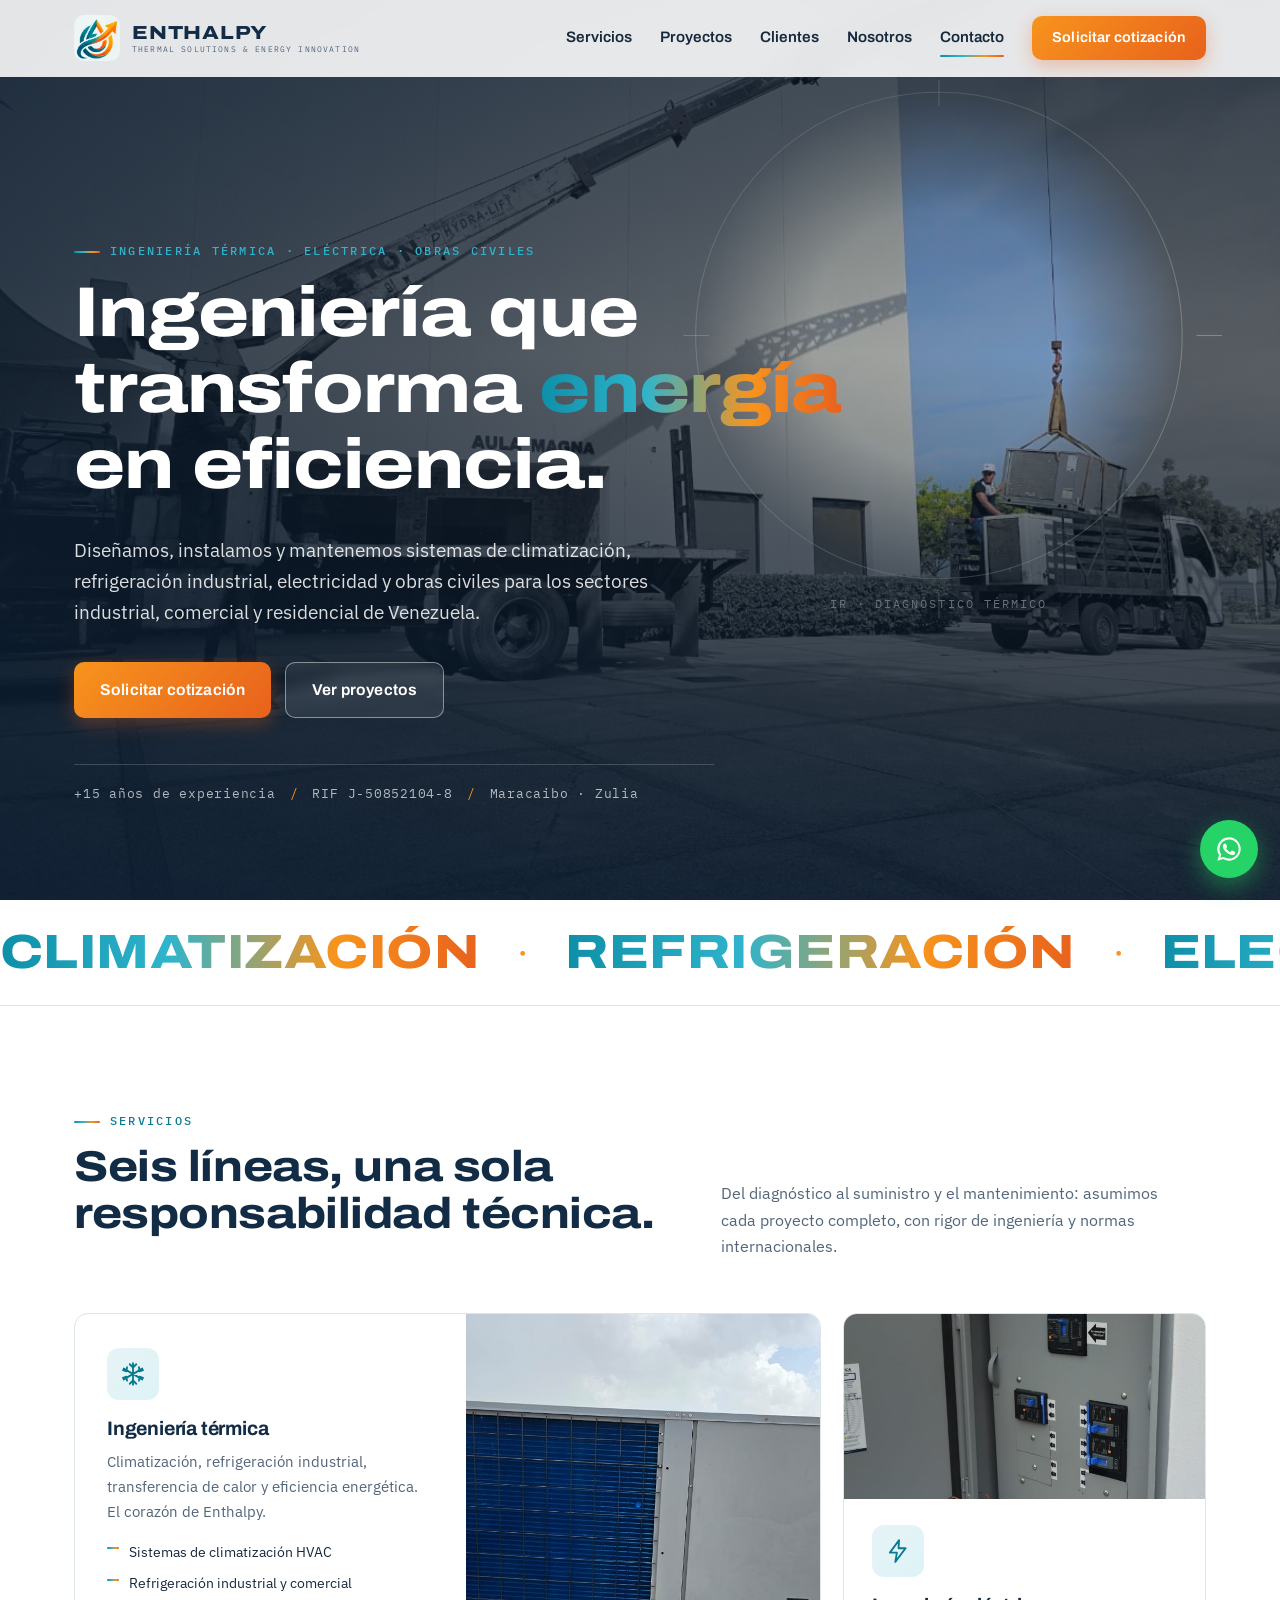
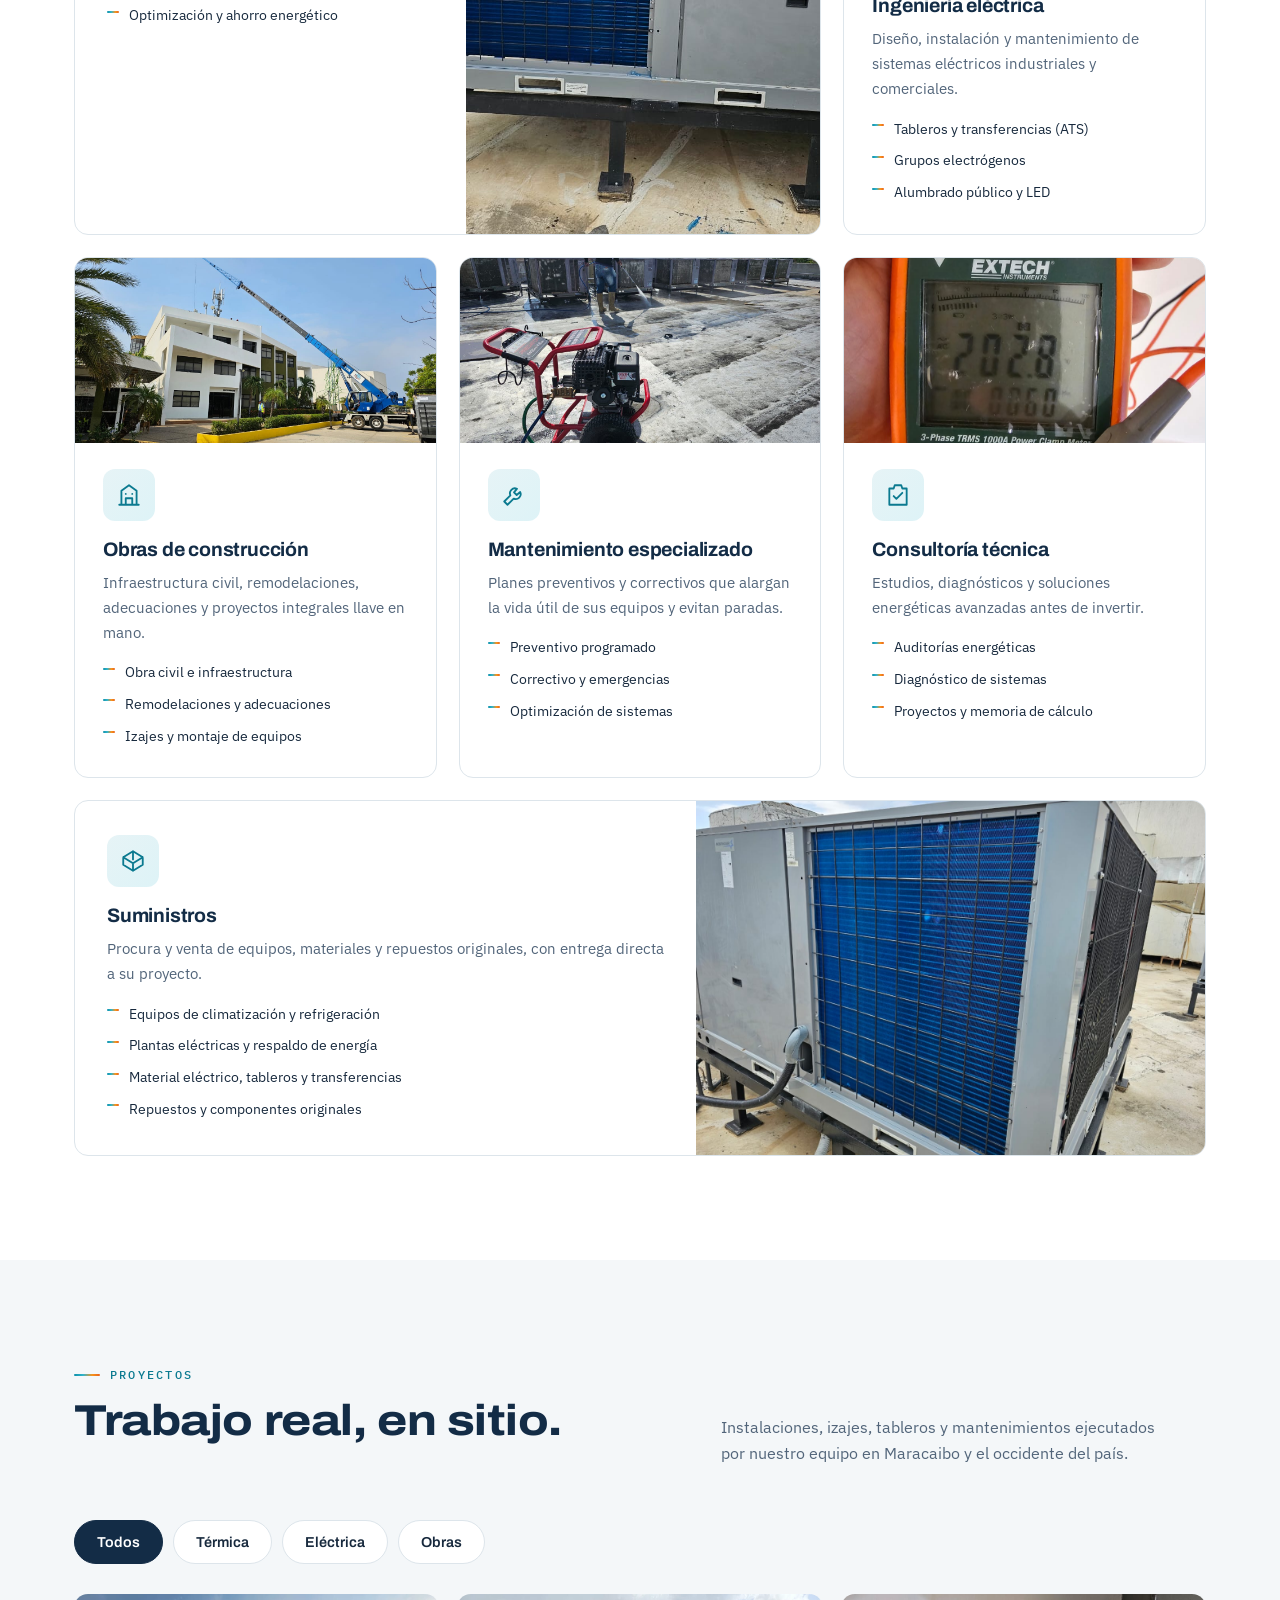
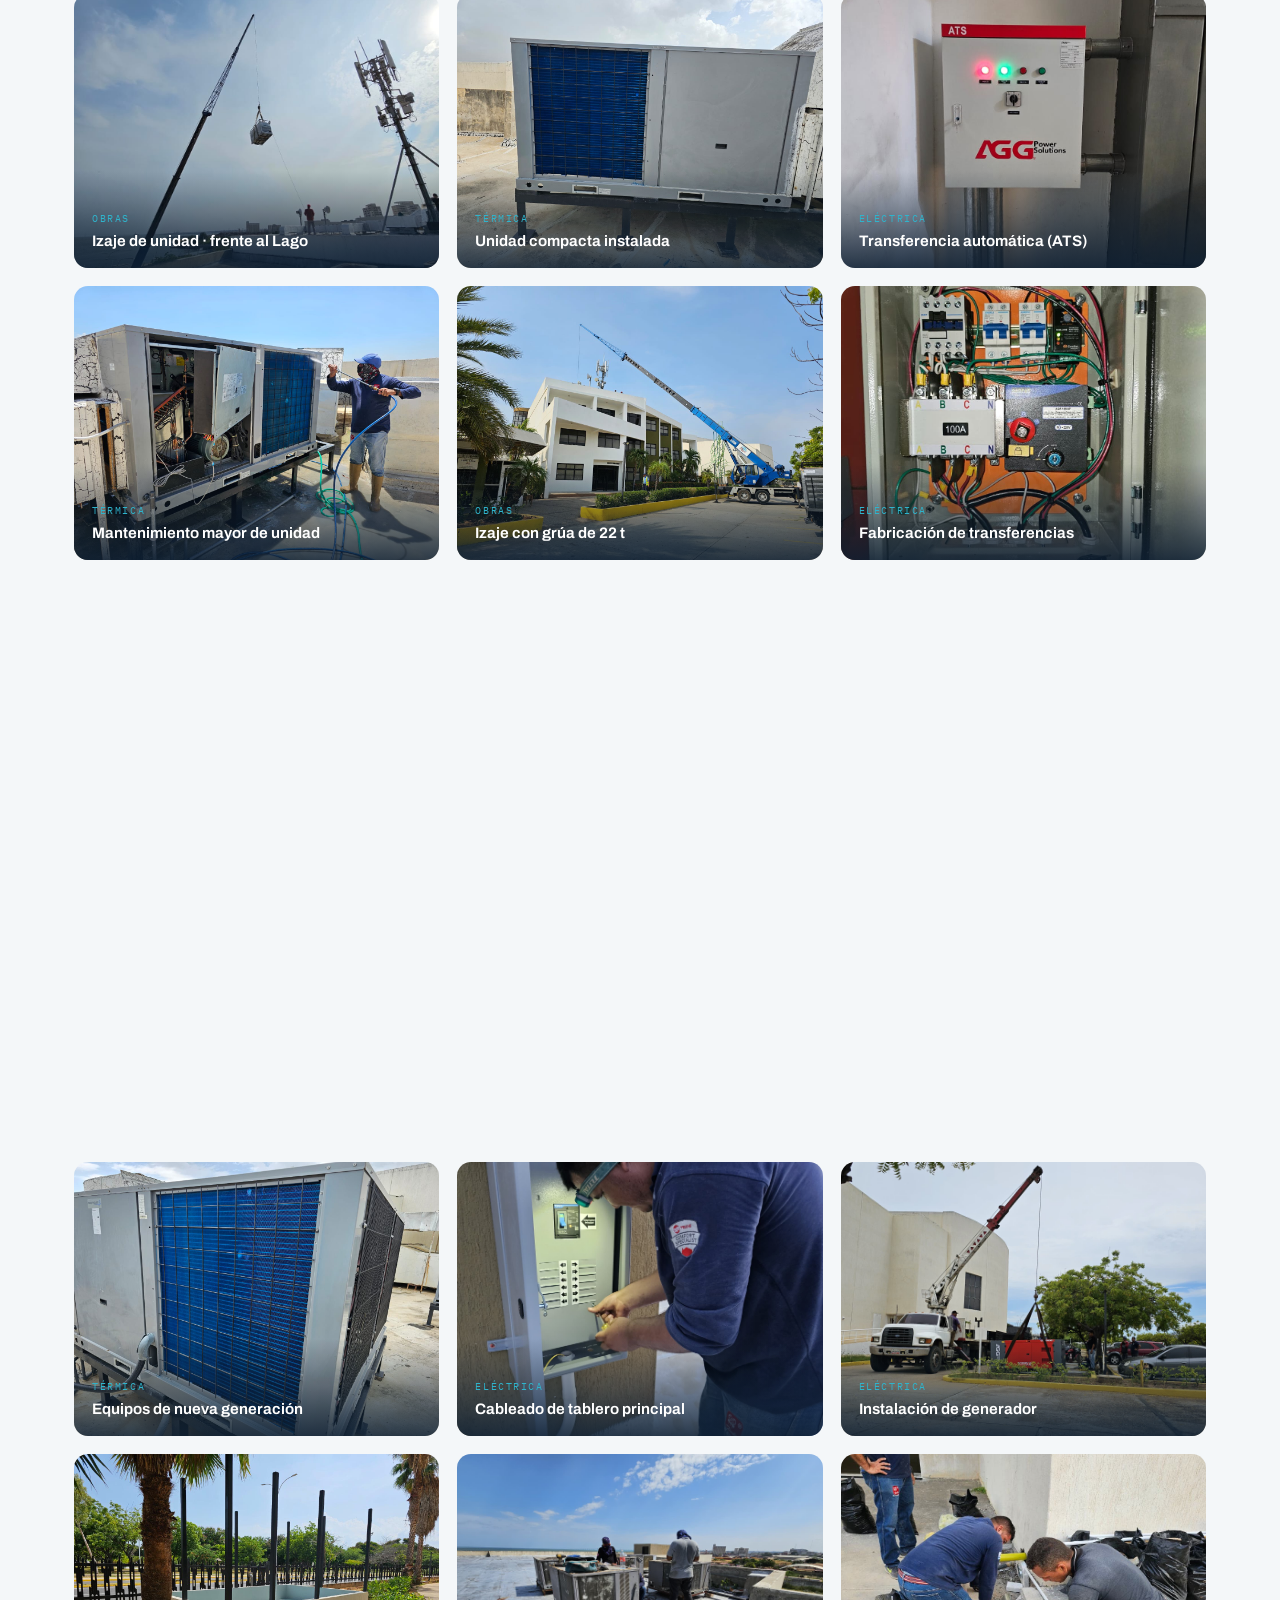
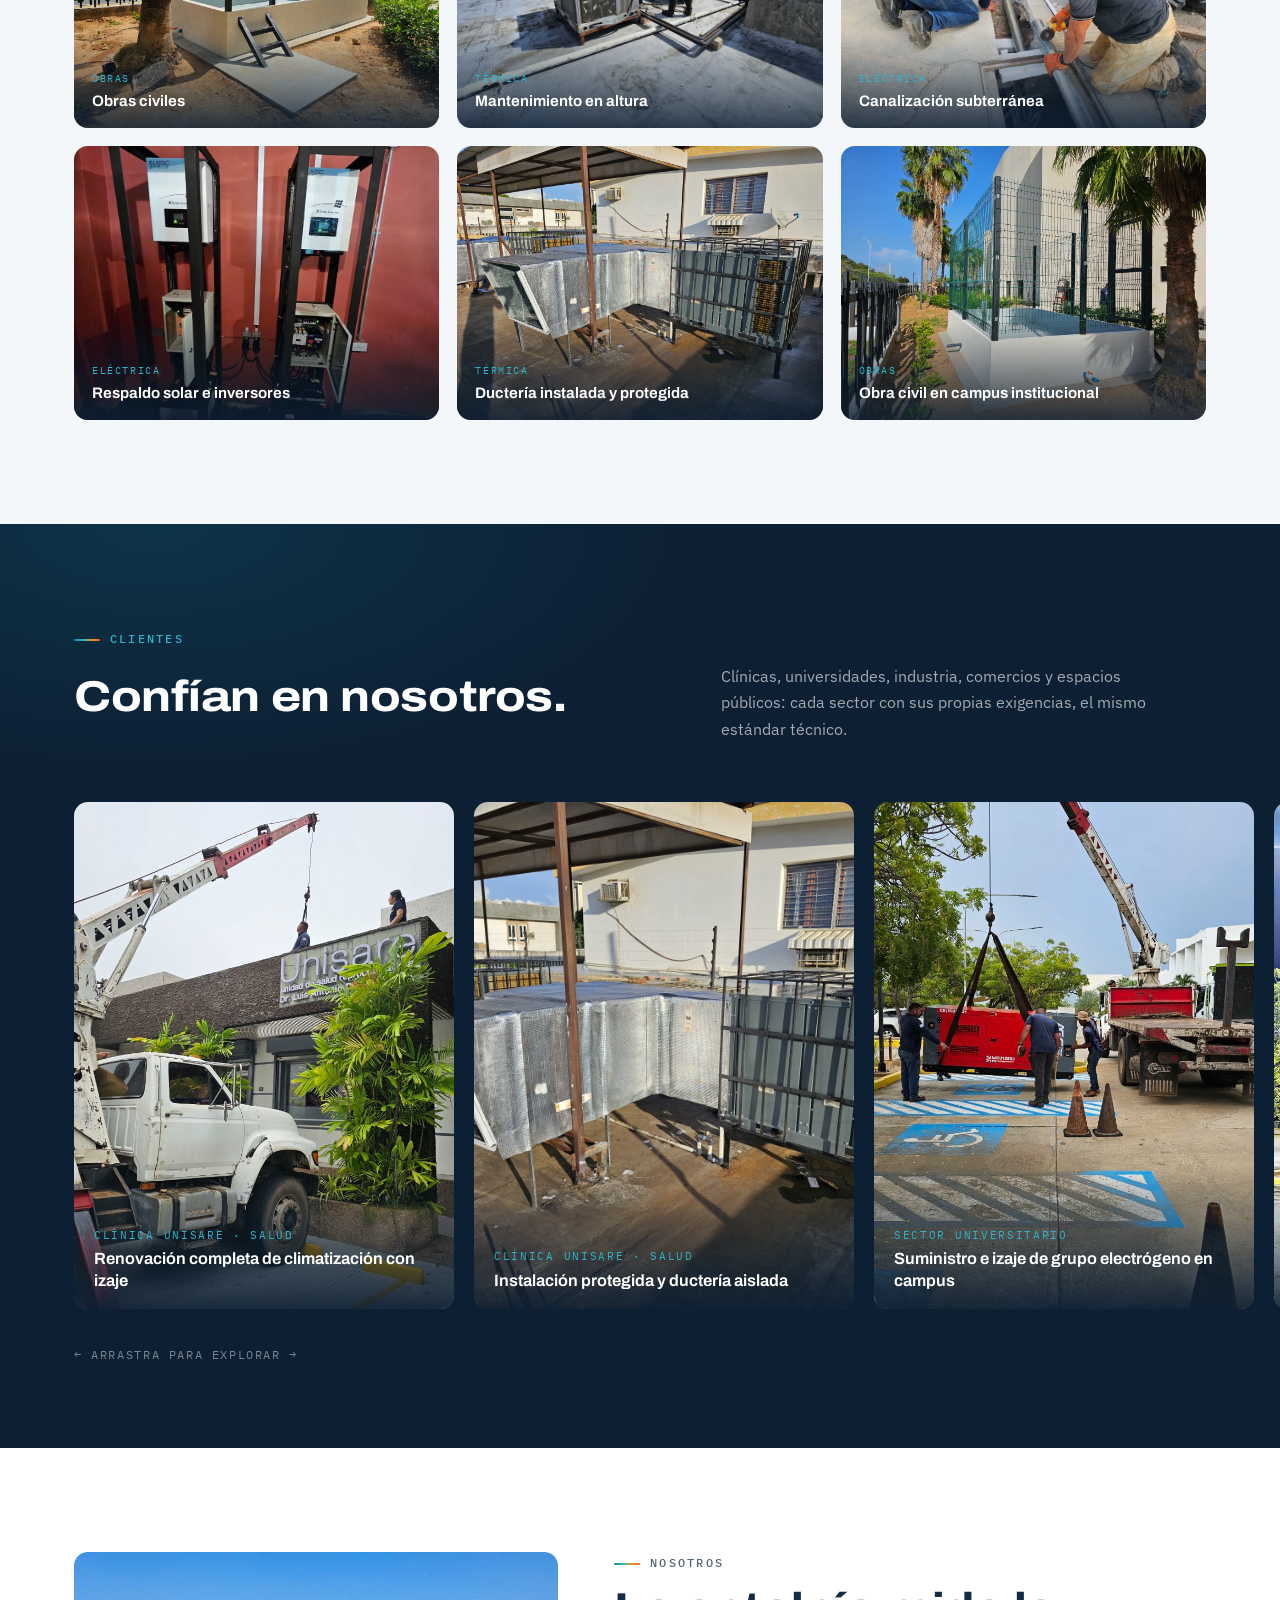
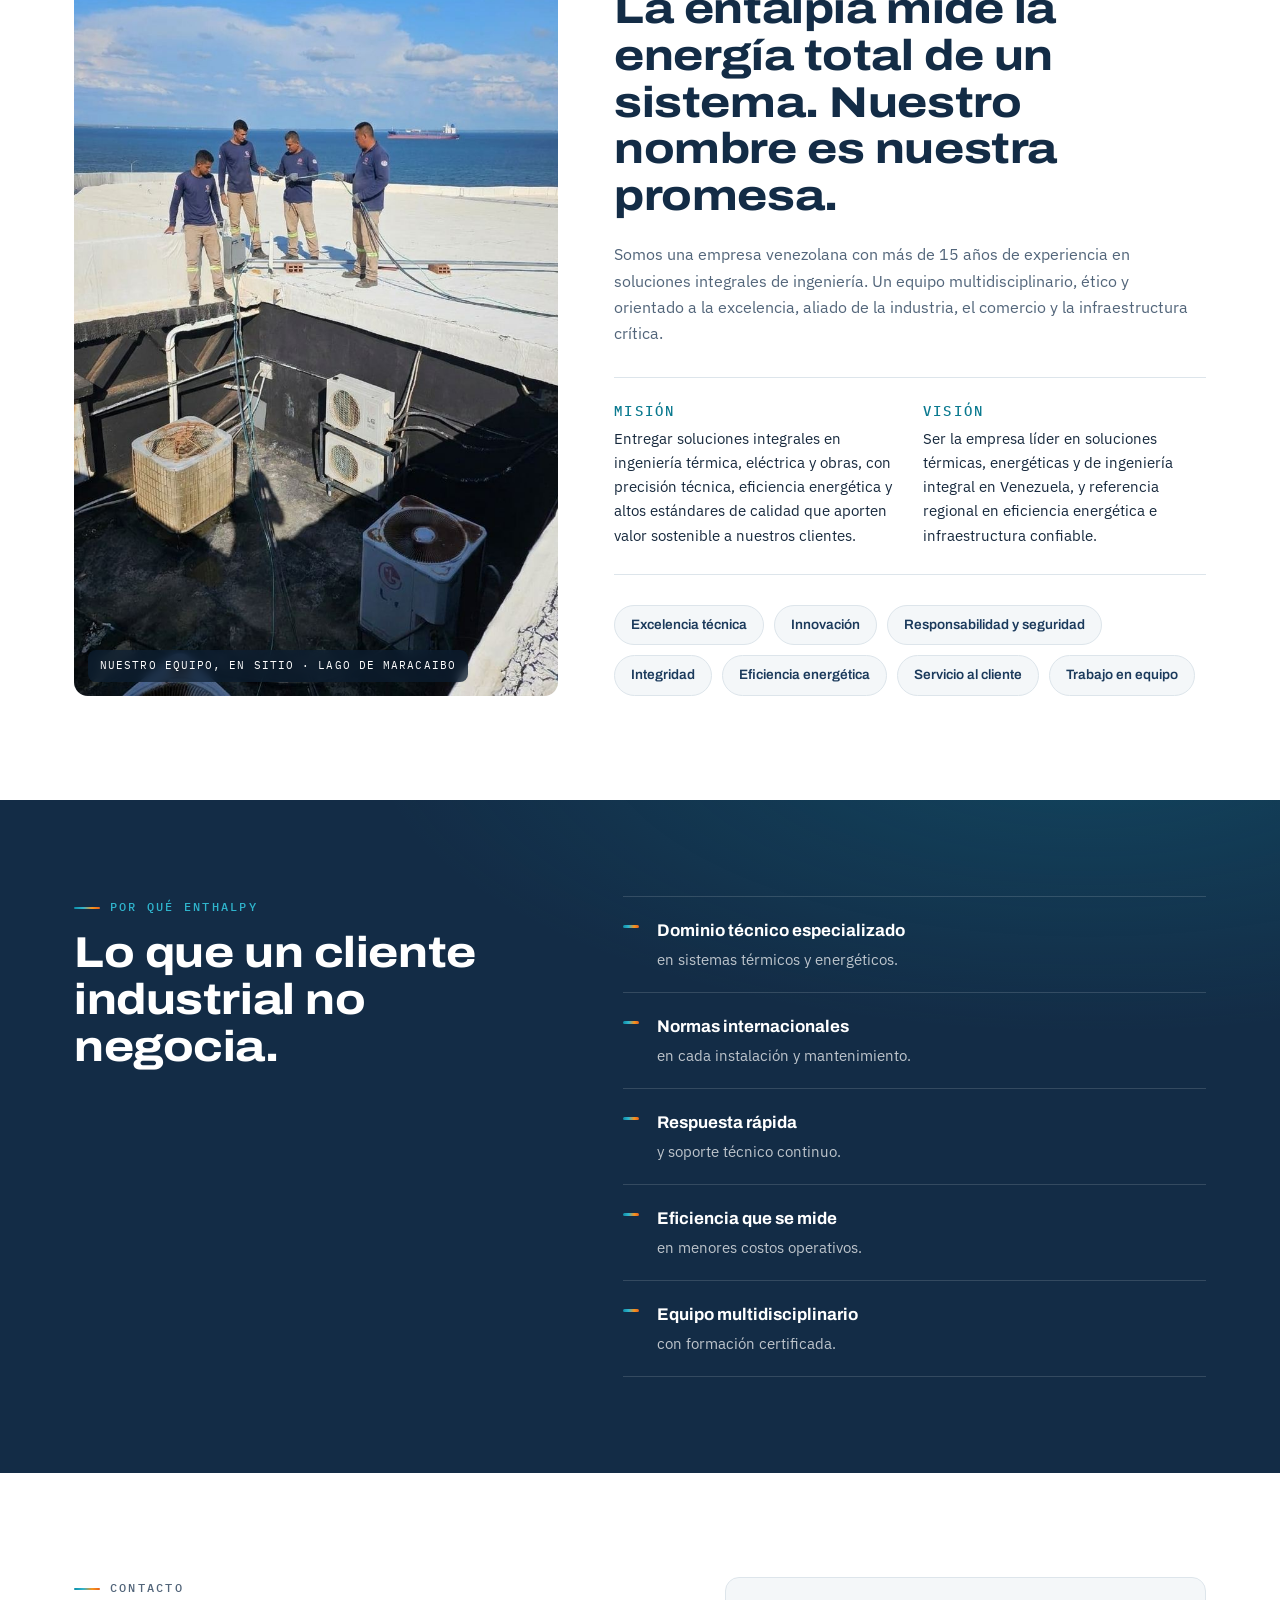
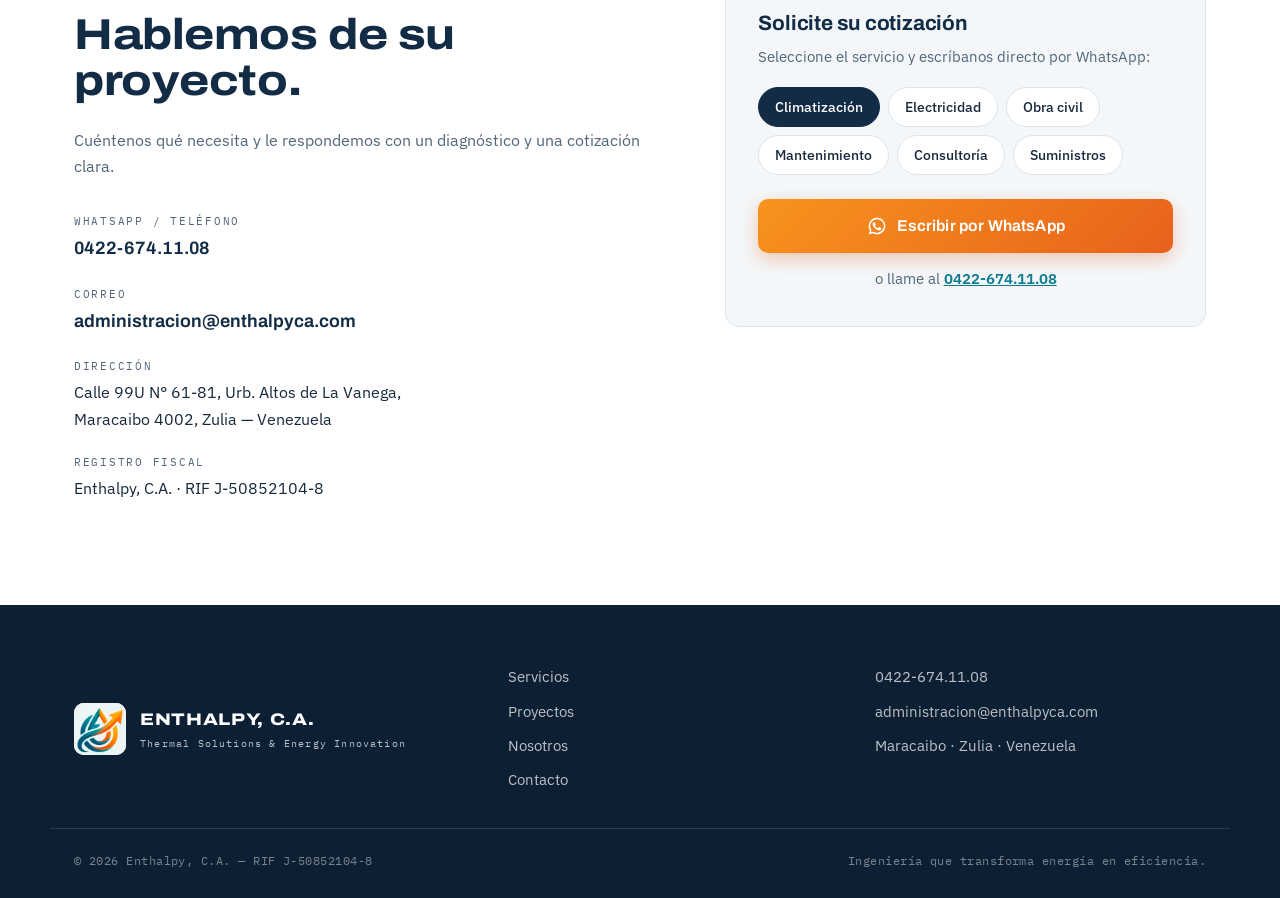
==== commit 7795b2ed: "Correo visible: administracion@enthalpyca.com (Zoho operativo) Sustituye el Gmail en contacto, foote" ====
--- a/index.html
+++ b/index.html
@@ -427,7 +427,7 @@
             </li>
             <li>
               <span class="contact__label">Correo</span>
-              <a href="mailto:admenthalpyca@gmail.com">admenthalpyca@gmail.com</a>
+              <a href="mailto:administracion@enthalpyca.com">administracion@enthalpyca.com</a>
             </li>
             <li>
               <span class="contact__label">Dirección</span>
@@ -478,7 +478,7 @@
       </nav>
       <div class="footer__contact">
         <a href="tel:+584226741108">0422-674.11.08</a>
-        <a href="mailto:admenthalpyca@gmail.com">admenthalpyca@gmail.com</a>
+        <a href="mailto:administracion@enthalpyca.com">administracion@enthalpyca.com</a>
         <span>Maracaibo · Zulia · Venezuela</span>
       </div>
     </div>
